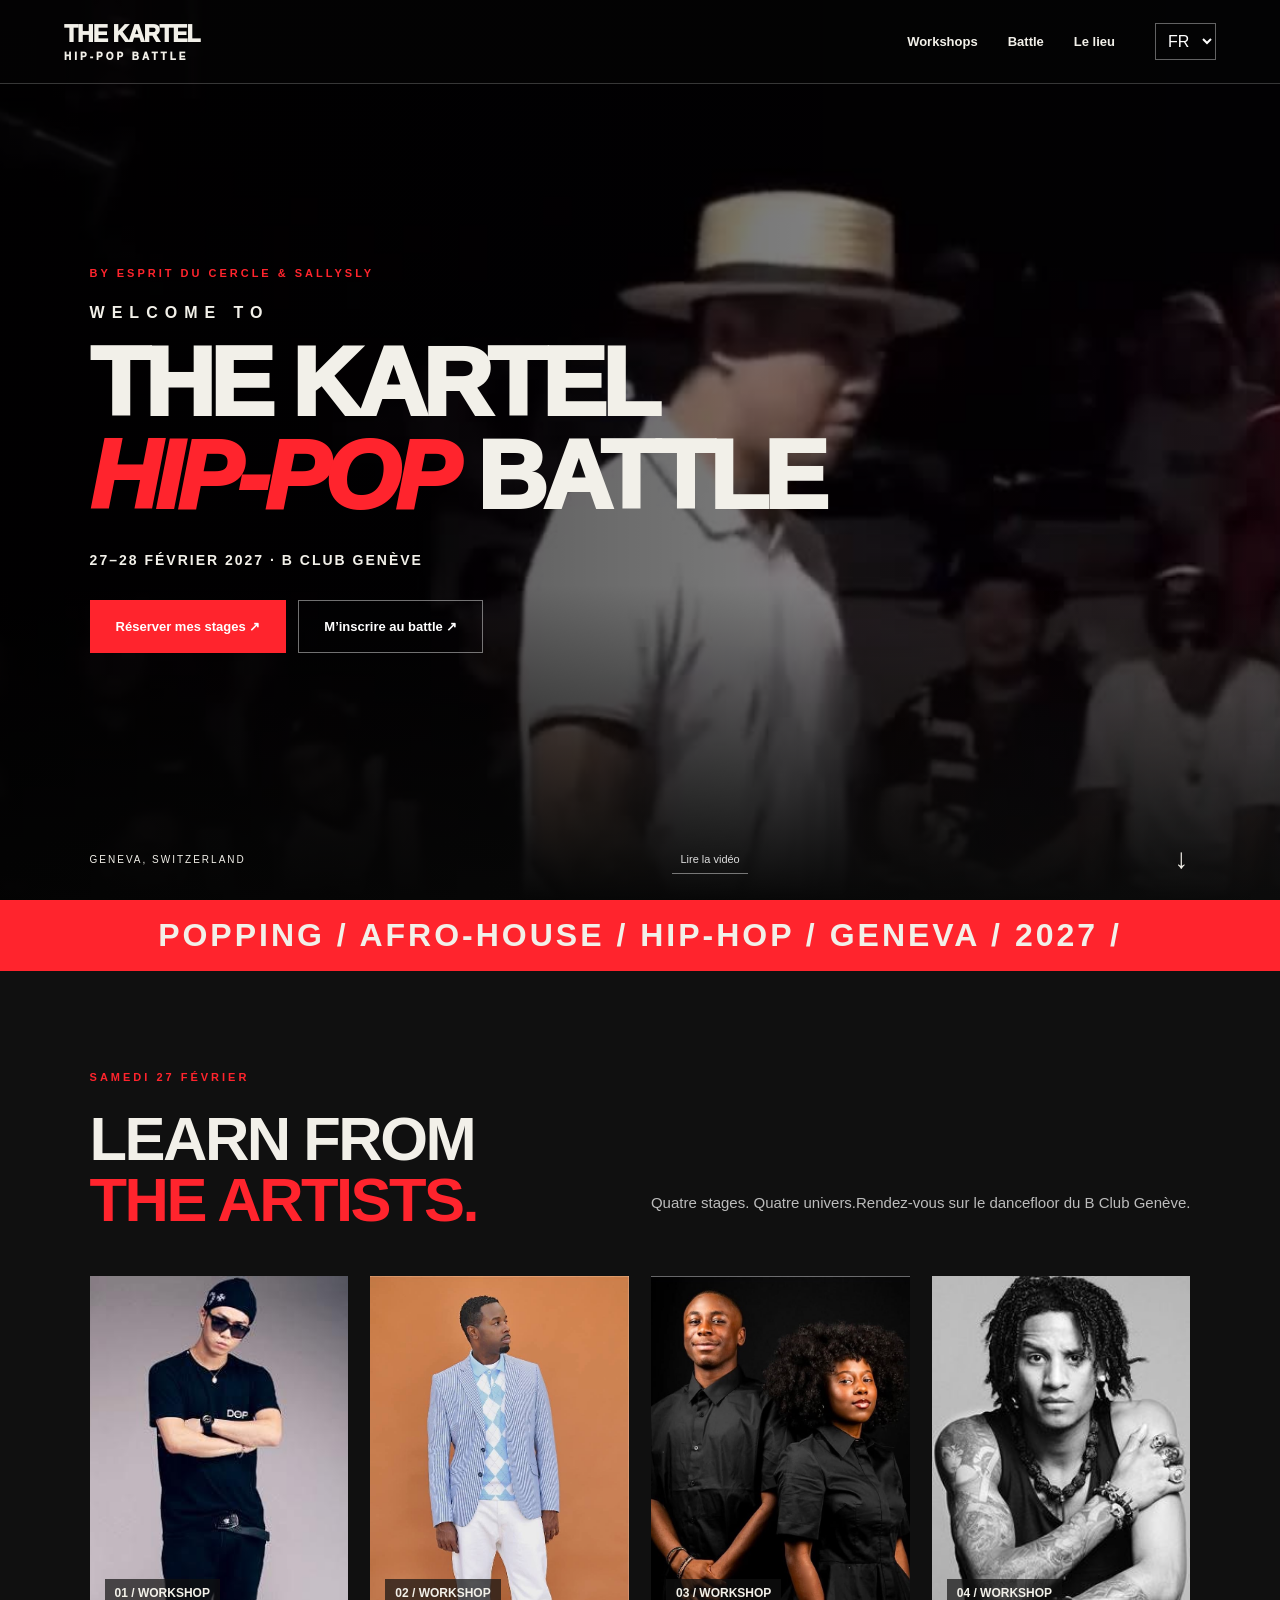
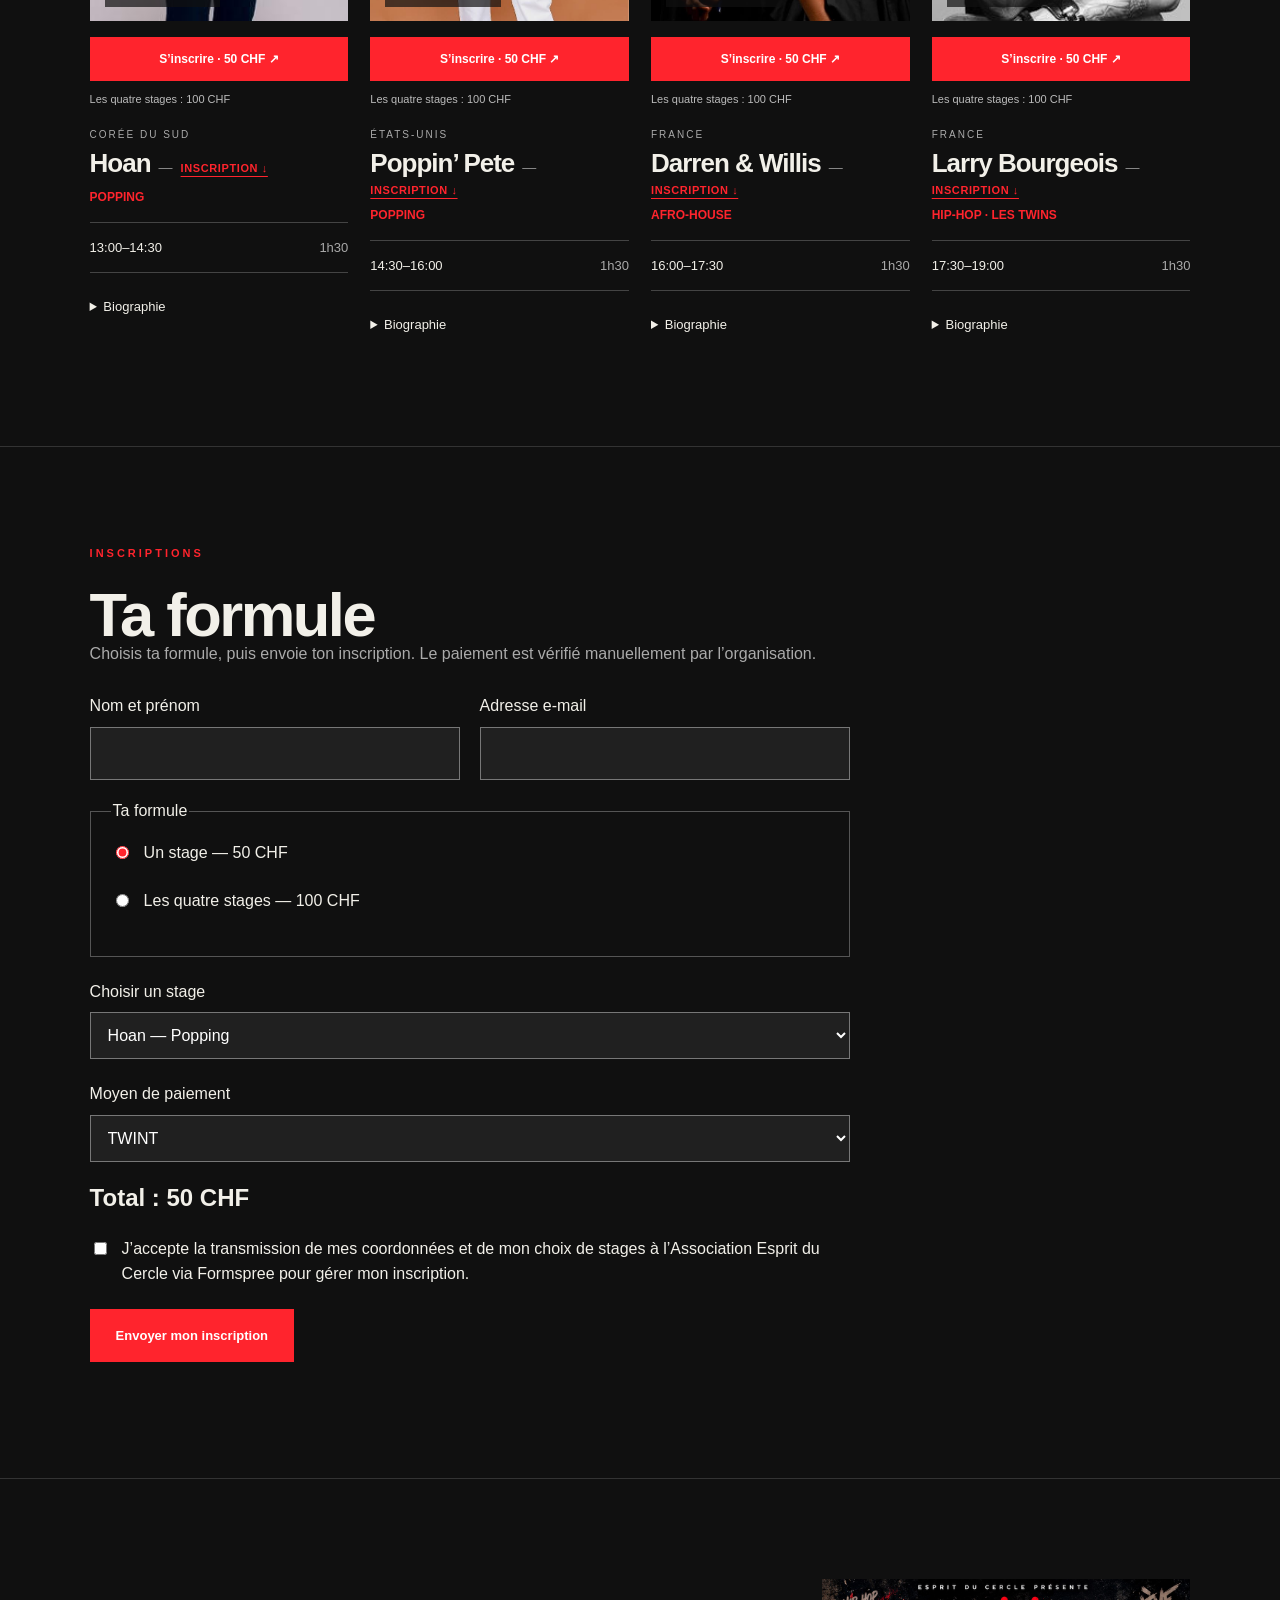
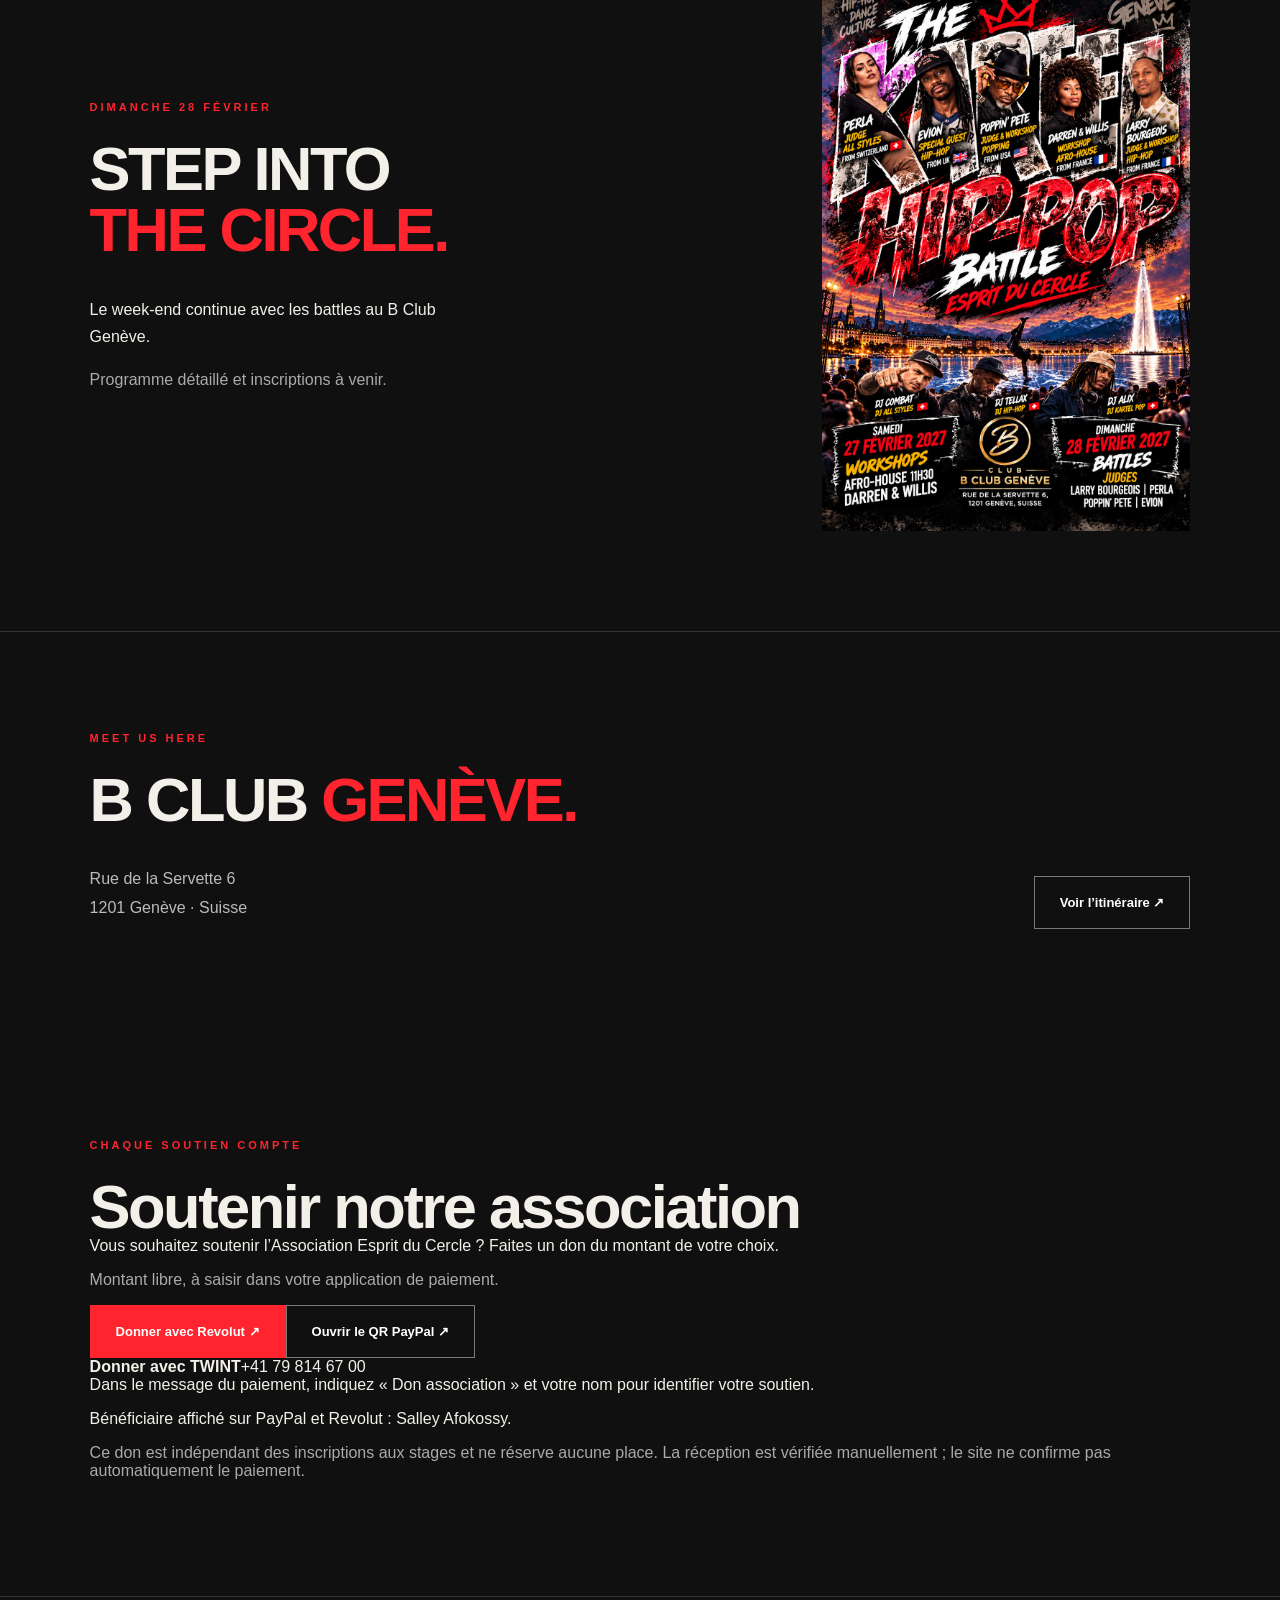
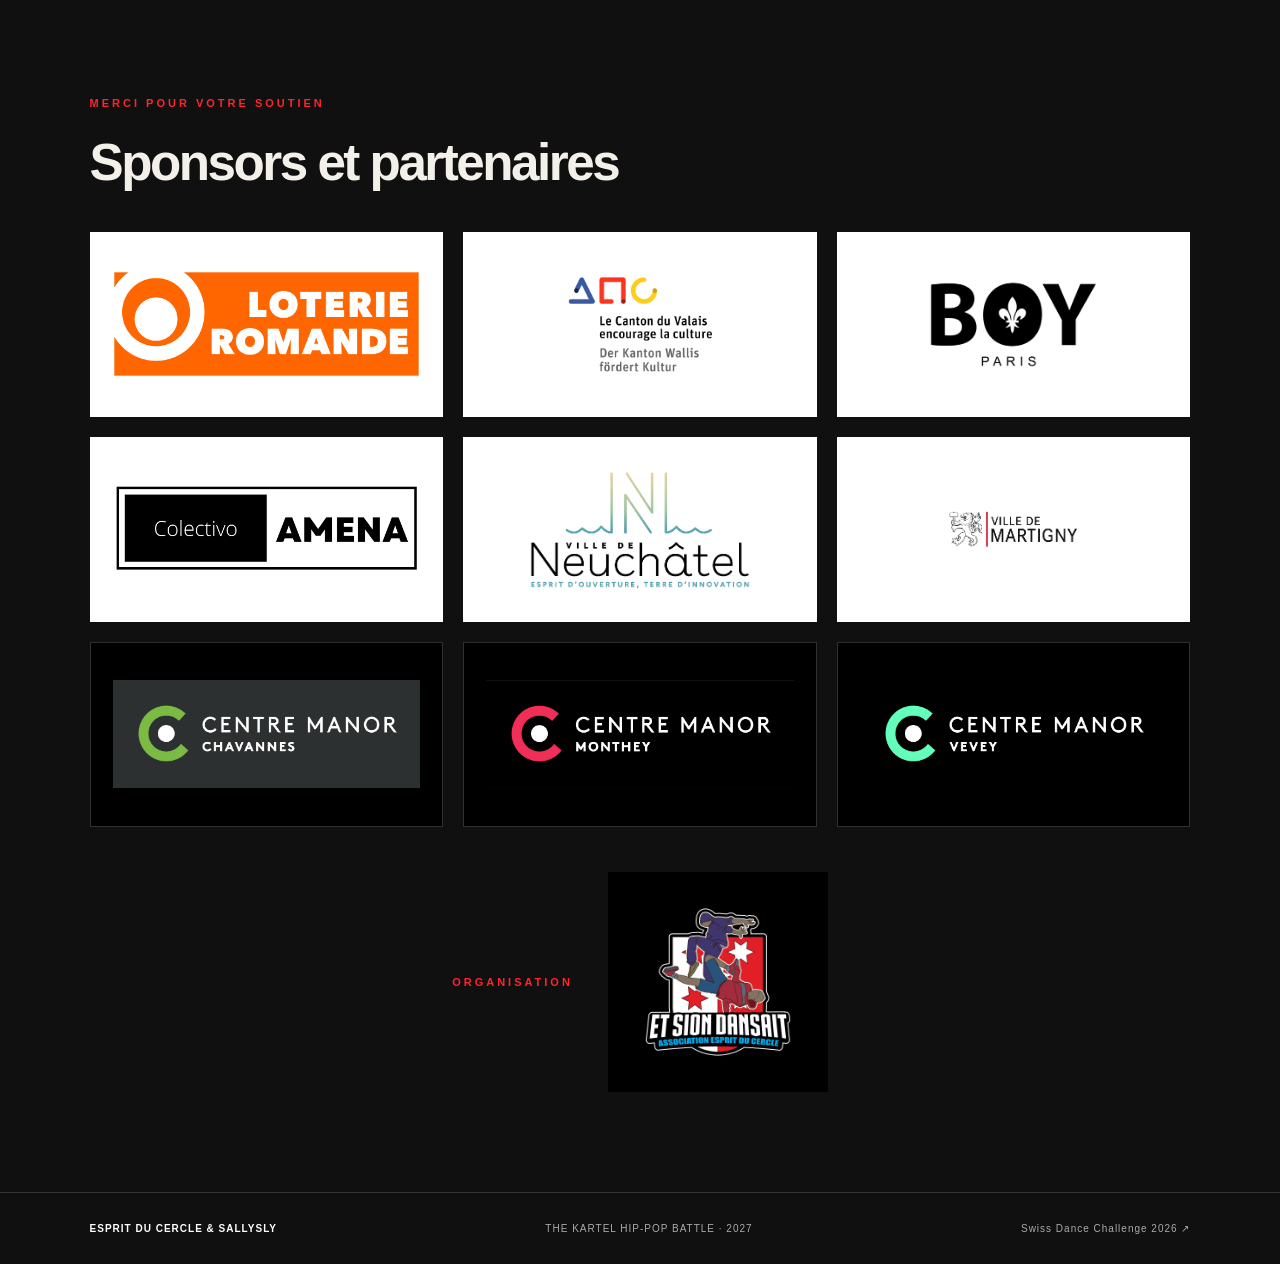
==== kartel-hip-pop/index.html @ 2efe2efe "Add multilingual voluntary association donations with existing payment methods" ====
<!doctype html>
<html lang="fr"><head><base href="../"><meta charset="utf-8"><meta name="viewport" content="width=device-width, initial-scale=1"><meta name="description" content="The Kartel Hip-Pop Battle — 27 et 28 février 2027 au B Club Genève. Workshops avec Hoan, Poppin’ Pete, Darren & Willis et Larry Bourgeois."><meta name="theme-color" content="#101010"><title>The Kartel Hip-Pop Battle — Genève 2027</title><link rel="stylesheet" href="kartel.css"></head>
<body><header><a class="brand" href="#accueil">THE KARTEL<span>HIP-POP BATTLE</span></a><nav aria-label="Navigation"><a href="#workshops">Workshops</a><a href="#battle">Battle</a><a href="#lieu" data-i="venue">Le lieu</a></nav><label class="language"><span class="sr">Langue</span><select id="language" aria-label="Langue"><option value="fr">FR</option><option value="en">EN</option><option value="de">DE</option></select></label></header>
<main><section class="hero" id="accueil"><video id="cover" autoplay muted loop playsinline poster="assets/kartel/cover.jpg" aria-label="Vidéo de danse de couverture"><source src="assets/kartel/cover.mp4" type="video/mp4"></video><div class="shade"></div><div class="hero-copy"><p class="eyebrow">BY ESPRIT DU CERCLE & SALLYSLY</p><p class="welcome">WELCOME TO</p><h1>THE KARTEL<br><em>HIP-POP</em> BATTLE</h1><p class="date" data-i="date">27–28 FÉVRIER 2027 · B CLUB GENÈVE</p><div class="actions"><a class="button" href="#inscriptions" data-i="reserve">Réserver mes stages ↗</a><a class="button outline" href="#battle" data-i="join">M’inscrire au battle ↗</a></div></div><div class="hero-bottom"><span>GENEVA, SWITZERLAND</span><button id="video-toggle" type="button" data-i="pause">Mettre la vidéo en pause</button><a href="#workshops" aria-label="Voir les workshops">↓</a></div></section>
<div class="ticker" aria-hidden="true">POPPING / AFRO-HOUSE / HIP-HOP / GENEVA / 2027 /</div>
<section class="section" id="workshops"><div class="section-heading"><div><p class="eyebrow" data-i="saturday">SAMEDI 27 FÉVRIER</p><h2>LEARN FROM<br><em>THE ARTISTS.</em></h2></div><p class="intro" data-i="intro">Quatre stages. Quatre univers.<br>Rendez-vous sur le dancefloor du B Club Genève.</p></div><div class="workshop-grid" id="cards"></div></section>
<section class="section registration" id="inscriptions" aria-labelledby="registration-title">
<p class="eyebrow" data-r="title">INSCRIPTIONS</p><h2 id="registration-title" data-r="formula">Ta formule</h2>
<p class="muted" data-r="intro">Choisis ta formule, puis envoie ton inscription. Le paiement est vérifié manuellement par l’organisation.</p>
<form id="registration-form" action="https://formspree.io/f/xojnbbkr" method="POST">
<input type="hidden" name="_subject" value="Inscription Kartel Hip-Pop 2027"><input type="text" name="_gotcha" tabindex="-1" autocomplete="off" hidden>
<div class="registration-fields"><label><span data-r="name">Nom et prénom</span><input name="name" autocomplete="name" required maxlength="120"></label><label><span data-r="email">Adresse e-mail</span><input type="email" name="email" autocomplete="email" required maxlength="254"></label></div>
<fieldset><legend data-r="formula">Ta formule</legend><label class="registration-choice"><input type="radio" name="formula" value="single" checked><span data-r="single">Un stage — 50 CHF</span></label><label class="registration-choice"><input type="radio" name="formula" value="all"><span data-r="all">Les quatre stages — 100 CHF</span></label></fieldset>
<label id="stage-field"><span data-r="stage">Choisir un stage</span><select name="stage" id="registration-stage" required><option value="Hoan — Popping">Hoan — Popping</option><option value="Poppin’ Pete — Popping">Poppin’ Pete — Popping</option><option value="Darren & Willis — Afro-house">Darren &amp; Willis — Afro-house</option><option value="Larry Bourgeois — Hip-hop">Larry Bourgeois — Hip-hop</option></select></label>
<label><span data-r="method">Moyen de paiement</span><select name="payment_method"><option value="TWINT">TWINT</option><option value="PayPal">PayPal</option><option value="Revolut">Revolut</option></select></label>
<p class="registration-total"><span data-r="total">Total</span> : <output id="registration-total">50 CHF</output></p>
<label class="registration-choice"><input type="checkbox" name="consent" value="yes" required><span data-r="privacy">J’accepte la transmission de mes coordonnées et de mon choix de stages à l’Association Esprit du Cercle via Formspree pour gérer mon inscription.</span></label>
<button type="submit" class="button" data-r="submit">Envoyer mon inscription</button>
</form><p id="registration-status" role="status" aria-live="polite"></p>
<div id="registration-payment" class="notice" hidden style="display:none"><div><strong data-r="payment">Paiement TWINT</strong><p data-r="payinfo">Envoie le montant indiqué au +41 79 814 67 00 et indique ton nom ainsi que la référence ci-dessous dans le message du paiement.</p><p><a id="revolut-payment-link" class="button" href="https://revolut.me/salleyxae5" target="_blank" rel="noopener" hidden>Revolut ↗</a><a id="paypal-payment-qr" href="assets/kartel/paypal-qr.jpeg" target="_blank" rel="noopener" hidden><img src="assets/kartel/paypal-qr.jpeg" alt="QR PayPal — Salley Afokossy" style="width:100%;max-width:280px;height:auto"></a></p><p><span data-r="total">Total</span> : <strong id="payment-amount"></strong></p><p><span data-r="ref">Référence</span> : <strong id="payment-reference"></strong></p><p data-r="note">Conserve cette référence. Aucun e-mail de confirmation automatique ni contrôle automatique du paiement n’est garanti par ce formulaire.</p></div></div>
</section>
<section class="battle section" id="battle"><div><p class="eyebrow" data-i="sunday">DIMANCHE 28 FÉVRIER</p><h2>STEP INTO<br><em>THE CIRCLE.</em></h2><p data-i="battleText">Le week-end continue avec les battles au B Club Genève.</p><p class="muted" data-i="battleSoon">Programme détaillé et inscriptions à venir.</p></div><a href="assets/kartel/affiche.jpg" target="_blank" rel="noopener" aria-label="Ouvrir l’affiche de l’événement"><img src="assets/kartel/affiche.jpg" loading="lazy" alt="Affiche The Kartel Hip-Pop Battle, Genève, 27 et 28 février 2027"></a></section>
<section class="section venue" id="lieu"><p class="eyebrow">MEET US HERE</p><h2>B CLUB <em>GENÈVE.</em></h2><div class="venue-row"><p>Rue de la Servette 6<br>1201 Genève · Suisse</p><a class="button outline" href="https://www.google.com/maps/search/?api=1&query=B+Club+Rue+de+la+Servette+6+Gen%C3%A8ve" target="_blank" rel="noopener" data-i="map">Voir l’itinéraire ↗</a></div></section><section class="section donation-section" id="soutenir" aria-labelledby="donation-heading"><p class="eyebrow" data-i="donationEyebrow">CHAQUE SOUTIEN COMPTE</p><h2 id="donation-heading" data-i="donationTitle">Soutenir notre association</h2><p class="donation-intro" data-i="donationIntro">Vous souhaitez soutenir l’Association Esprit du Cercle ? Faites un don du montant de votre choix.</p><p class="muted" data-i="donationFree">Montant libre, à saisir dans votre application de paiement.</p><div class="donation-methods"><a class="button" href="https://revolut.me/salleyxae5" target="_blank" rel="noopener" data-i="donationRevolut">Donner avec Revolut ↗</a><a class="button outline" href="assets/kartel/paypal-qr.jpeg" target="_blank" rel="noopener" data-i="donationPayPal">Ouvrir le QR PayPal ↗</a><div class="donation-twint"><strong data-i="donationTwint">Donner avec TWINT</strong><span>+41 79 814 67 00</span></div></div><div class="donation-details"><p data-i="donationReference">Dans le message du paiement, indiquez « Don association » et votre nom pour identifier votre soutien.</p><p data-i="donationRecipient">Bénéficiaire affiché sur PayPal et Revolut : Salley Afokossy.</p><p class="muted" data-i="donationNote">Ce don est indépendant des inscriptions aux stages et ne réserve aucune place. La réception est vérifiée manuellement ; le site ne confirme pas automatiquement le paiement.</p></div></section><section class="section sponsor-section" id="sponsors" aria-labelledby="sponsor-heading"><p class="eyebrow" data-i="sponsorThanks">MERCI POUR VOTRE SOUTIEN</p><h2 id="sponsor-heading" data-i="sponsorTitle">Sponsors et partenaires</h2><div class="sponsor-grid"><div class="sponsor-logo "><img src="assets/sponsors/loterie-romande.jpg" alt="Loterie Romande" loading="lazy" decoding="async"></div><div class="sponsor-logo "><img src="assets/sponsors/culture-valais.png" alt="Le Canton du Valais encourage la culture" loading="lazy" decoding="async"></div><div class="sponsor-logo "><img src="assets/sponsors/boy-paris.jpg" alt="BOY Paris" loading="lazy" decoding="async"></div><div class="sponsor-logo "><img src="assets/sponsors/amena.png" alt="Colectivo AMENA" loading="lazy" decoding="async"></div><div class="sponsor-logo "><img src="assets/sponsors/neuchatel.png" alt="Ville de Neuchâtel" loading="lazy" decoding="async"></div><div class="sponsor-logo "><img src="assets/sponsors/martigny.png" alt="Ville de Martigny" loading="lazy" decoding="async"></div><div class="sponsor-logo dark"><img src="assets/sponsors/manor-chavannes.jpg" alt="Centre Manor Chavannes" loading="lazy" decoding="async"></div><div class="sponsor-logo dark"><img src="assets/sponsors/manor-monthey.jpg" alt="Centre Manor Monthey" loading="lazy" decoding="async"></div><div class="sponsor-logo dark"><img src="assets/sponsors/manor-vevey.jpg" alt="Centre Manor Vevey" loading="lazy" decoding="async"></div></div><div class="sponsor-organizer"><p class="eyebrow" data-i="organizerLabel">ORGANISATION</p><img src="assets/sponsors/esprit-du-cercle.png" alt="Association Esprit du Cercle — Et Sion Dansait" loading="lazy" decoding="async" width="220" height="220"></div></section></main><footer><strong>ESPRIT DU CERCLE & SALLYSLY</strong><span>THE KARTEL HIP-POP BATTLE · 2027</span><a href="swiss-dance-2026.html">Swiss Dance Challenge 2026 ↗</a></footer><script src="kartel.js"></script></body></html>
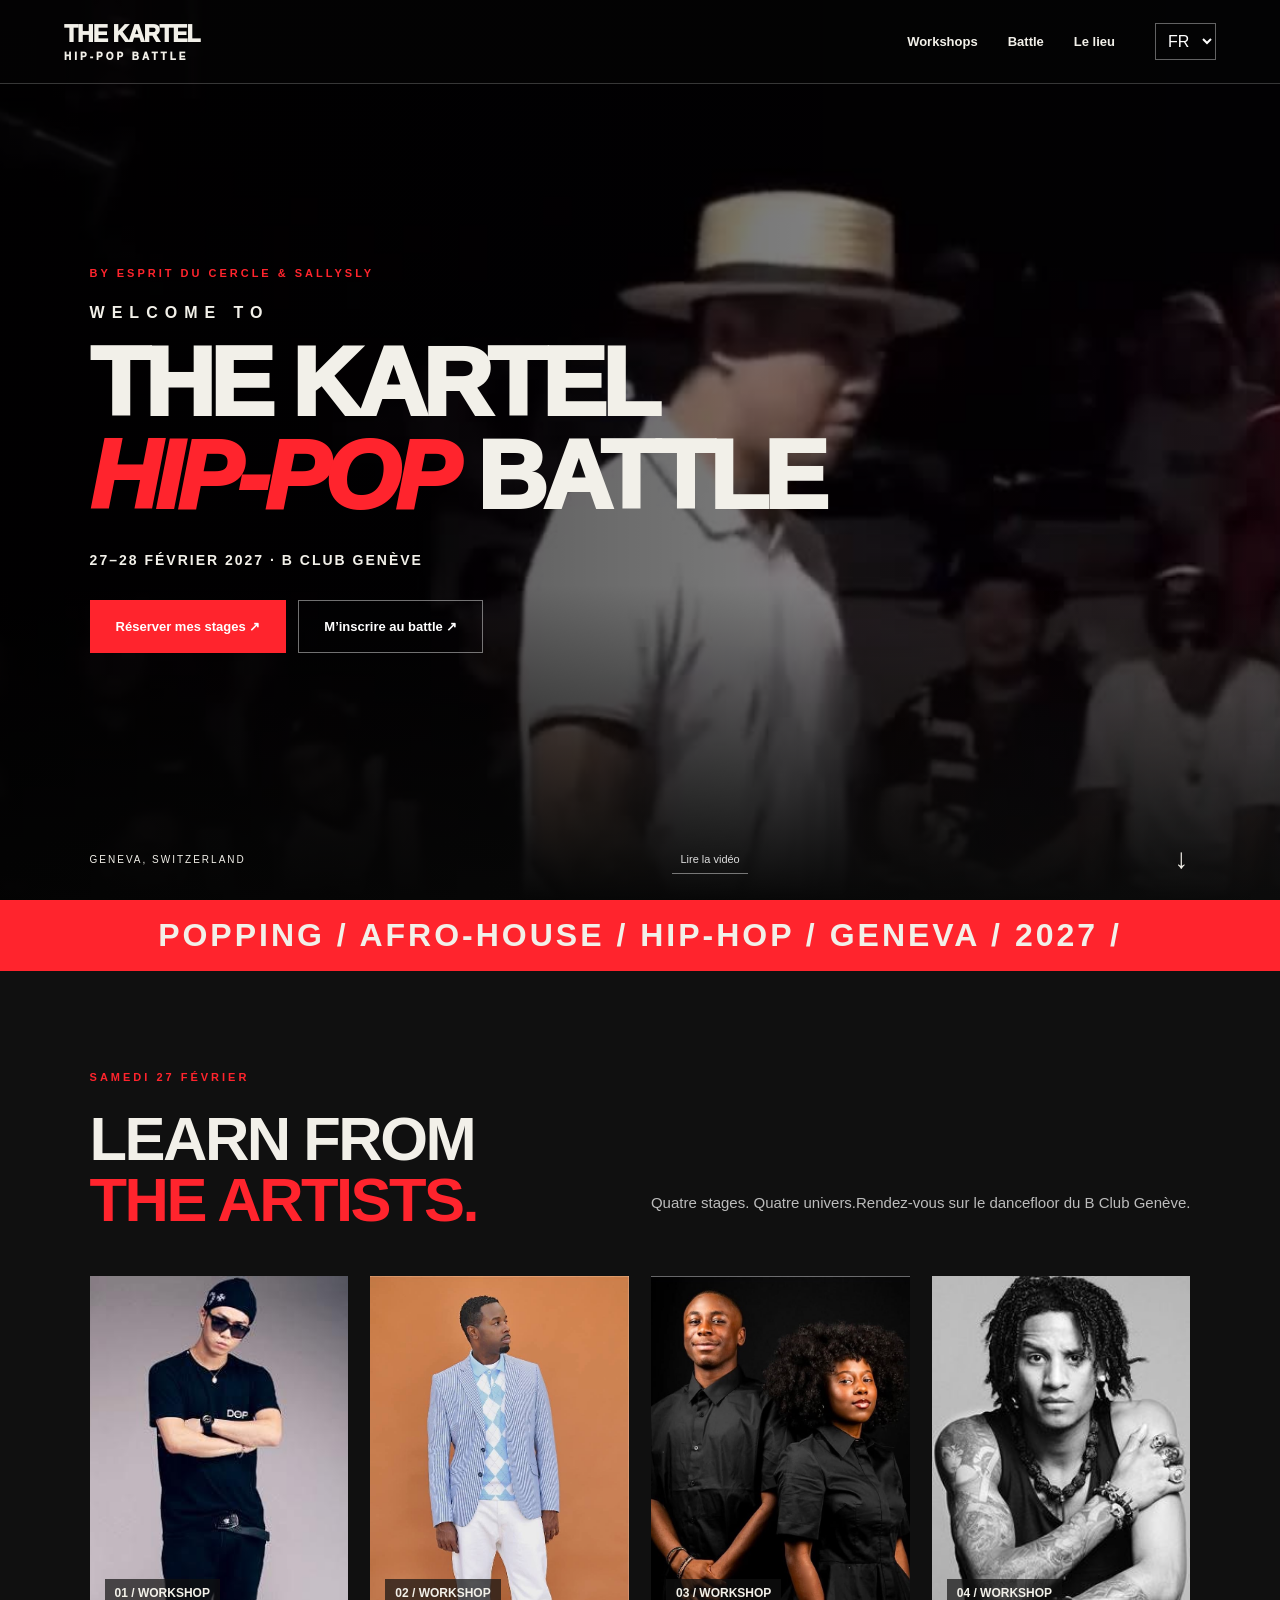
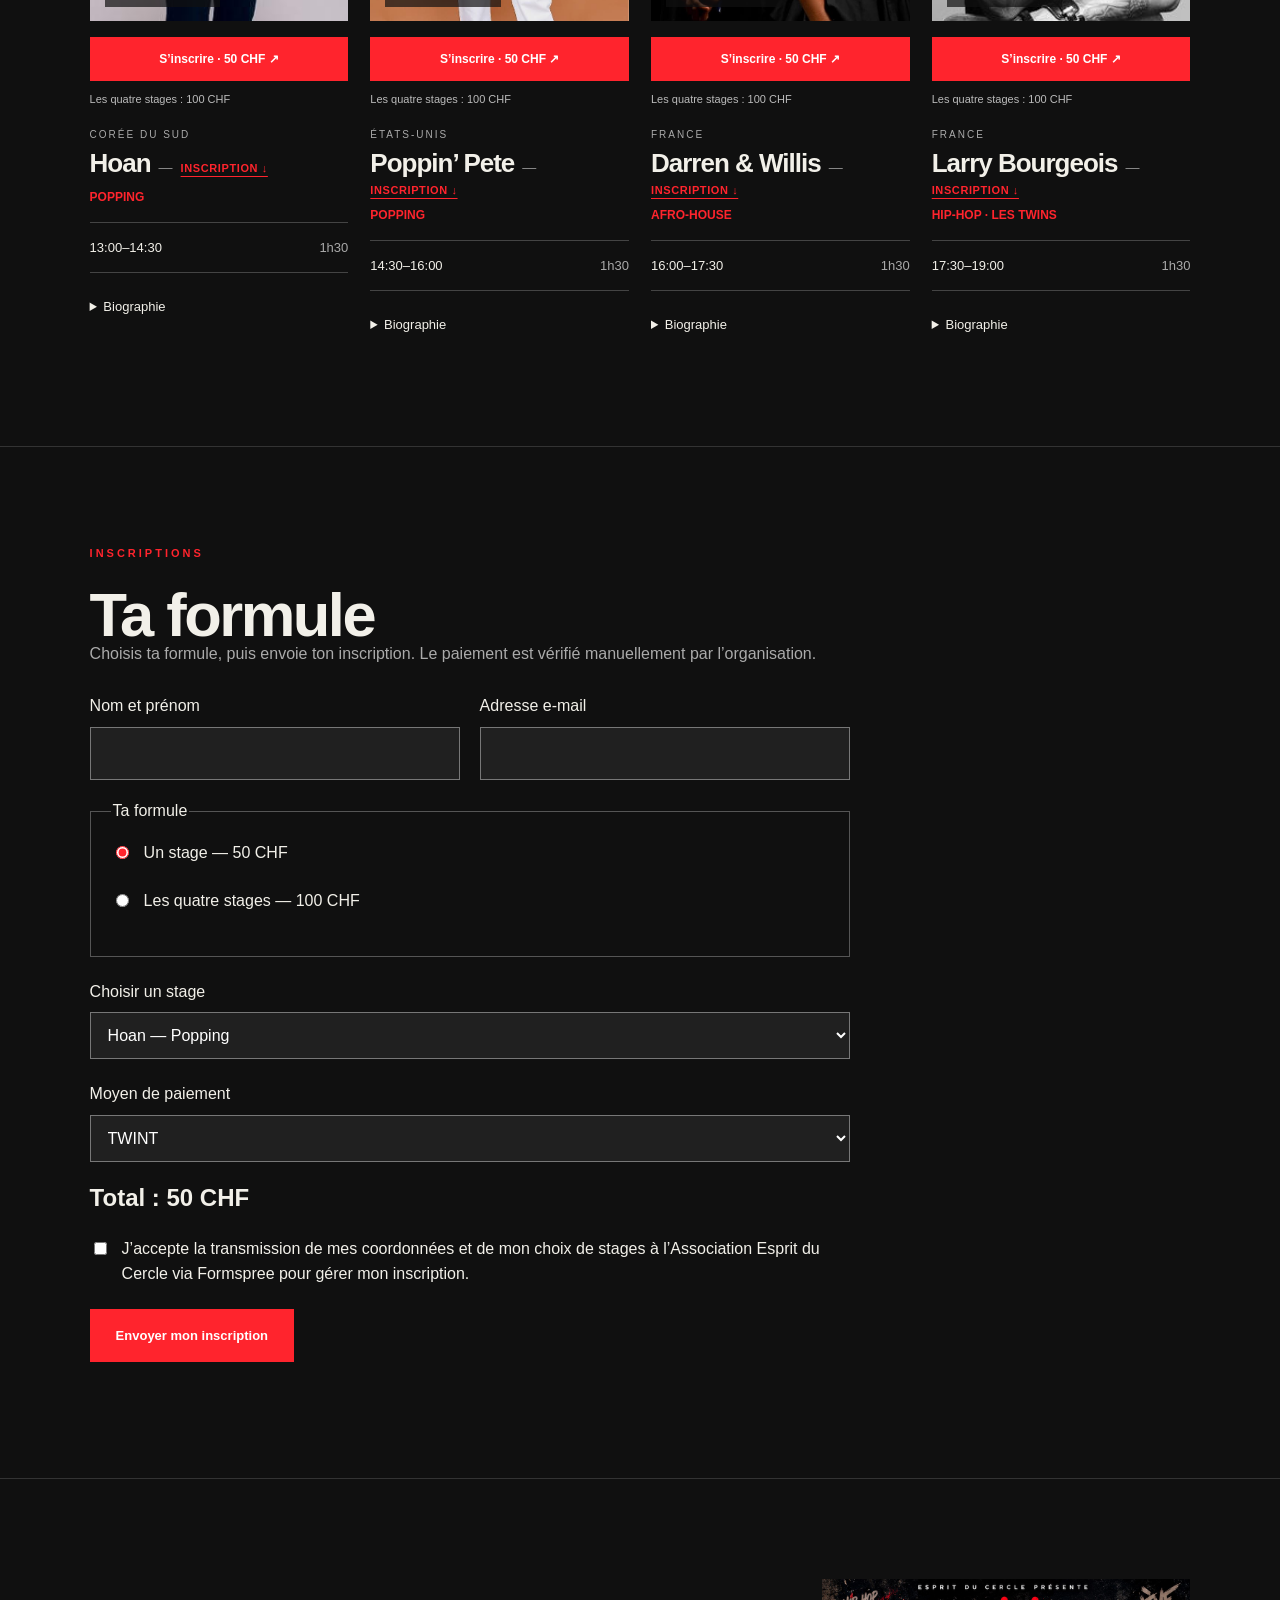
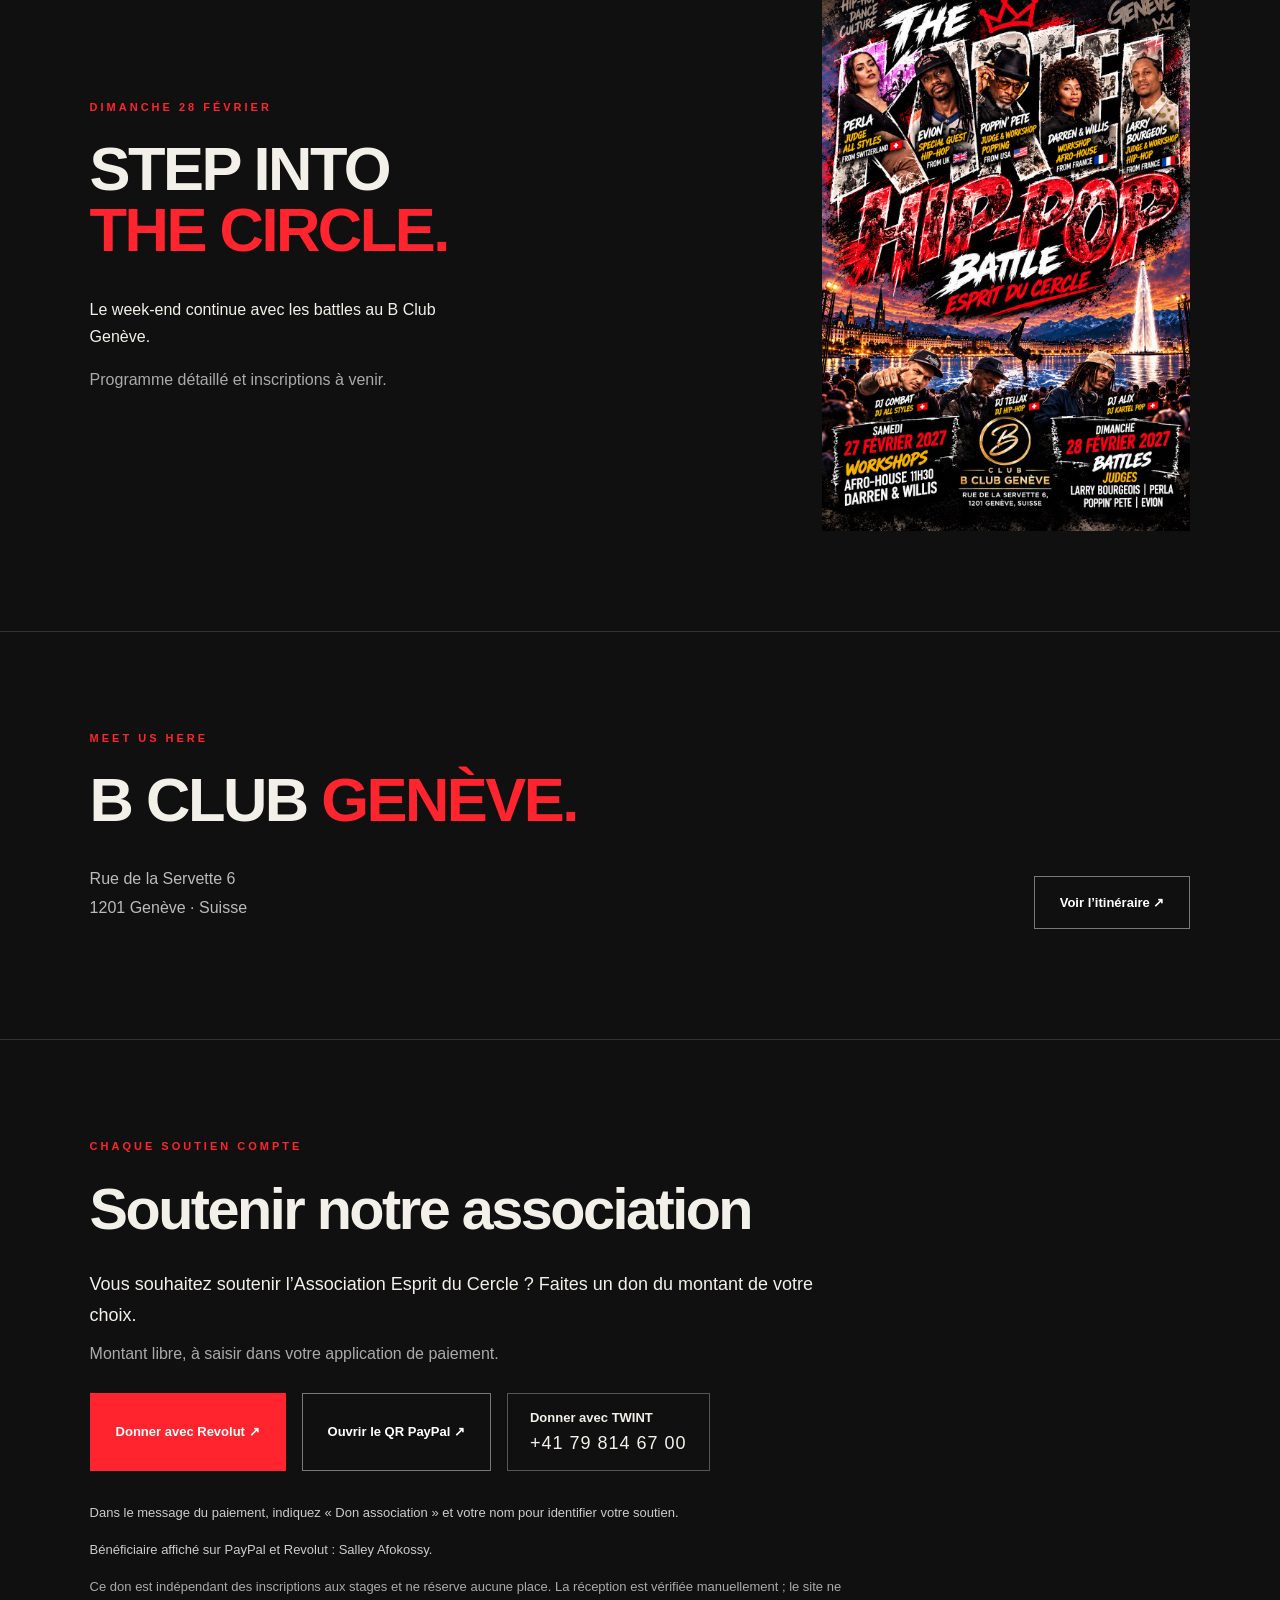
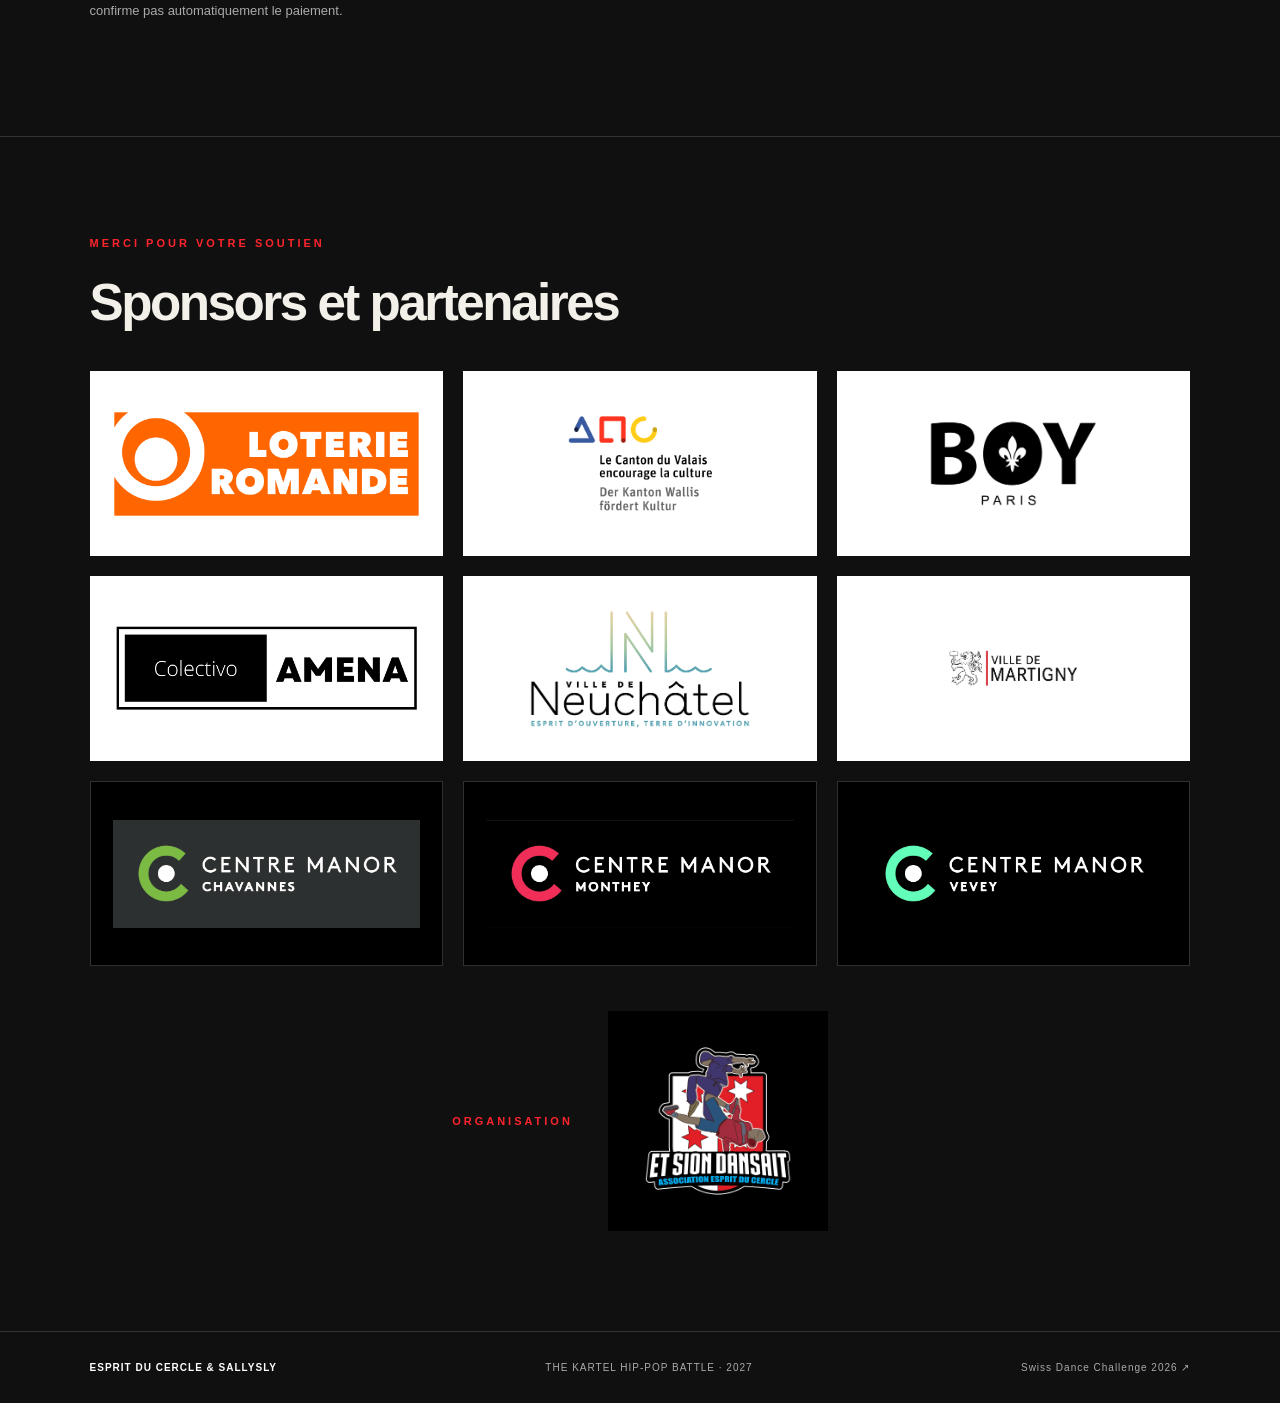
==== commit 6bfa452e: "Add Italian language for workshops registration payments and donations" ====
--- a/kartel-hip-pop/index.html
+++ b/kartel-hip-pop/index.html
@@ -1,6 +1,6 @@
 <!doctype html>
 <html lang="fr"><head><base href="../"><meta charset="utf-8"><meta name="viewport" content="width=device-width, initial-scale=1"><meta name="description" content="The Kartel Hip-Pop Battle — 27 et 28 février 2027 au B Club Genève. Workshops avec Hoan, Poppin’ Pete, Darren & Willis et Larry Bourgeois."><meta name="theme-color" content="#101010"><title>The Kartel Hip-Pop Battle — Genève 2027</title><link rel="stylesheet" href="kartel.css"></head>
-<body><header><a class="brand" href="#accueil">THE KARTEL<span>HIP-POP BATTLE</span></a><nav aria-label="Navigation"><a href="#workshops">Workshops</a><a href="#battle">Battle</a><a href="#lieu" data-i="venue">Le lieu</a></nav><label class="language"><span class="sr">Langue</span><select id="language" aria-label="Langue"><option value="fr">FR</option><option value="en">EN</option><option value="de">DE</option></select></label></header>
+<body><header><a class="brand" href="#accueil">THE KARTEL<span>HIP-POP BATTLE</span></a><nav aria-label="Navigation"><a href="#workshops">Workshops</a><a href="#battle">Battle</a><a href="#lieu" data-i="venue">Le lieu</a></nav><label class="language"><span class="sr">Langue</span><select id="language" aria-label="Langue"><option value="fr">FR</option><option value="en">EN</option><option value="de">DE</option><option value="it">IT</option></select></label></header>
 <main><section class="hero" id="accueil"><video id="cover" autoplay muted loop playsinline poster="assets/kartel/cover.jpg" aria-label="Vidéo de danse de couverture"><source src="assets/kartel/cover.mp4" type="video/mp4"></video><div class="shade"></div><div class="hero-copy"><p class="eyebrow">BY ESPRIT DU CERCLE & SALLYSLY</p><p class="welcome">WELCOME TO</p><h1>THE KARTEL<br><em>HIP-POP</em> BATTLE</h1><p class="date" data-i="date">27–28 FÉVRIER 2027 · B CLUB GENÈVE</p><div class="actions"><a class="button" href="#inscriptions" data-i="reserve">Réserver mes stages ↗</a><a class="button outline" href="#battle" data-i="join">M’inscrire au battle ↗</a></div></div><div class="hero-bottom"><span>GENEVA, SWITZERLAND</span><button id="video-toggle" type="button" data-i="pause">Mettre la vidéo en pause</button><a href="#workshops" aria-label="Voir les workshops">↓</a></div></section>
 <div class="ticker" aria-hidden="true">POPPING / AFRO-HOUSE / HIP-HOP / GENEVA / 2027 /</div>
 <section class="section" id="workshops"><div class="section-heading"><div><p class="eyebrow" data-i="saturday">SAMEDI 27 FÉVRIER</p><h2>LEARN FROM<br><em>THE ARTISTS.</em></h2></div><p class="intro" data-i="intro">Quatre stages. Quatre univers.<br>Rendez-vous sur le dancefloor du B Club Genève.</p></div><div class="workshop-grid" id="cards"></div></section>
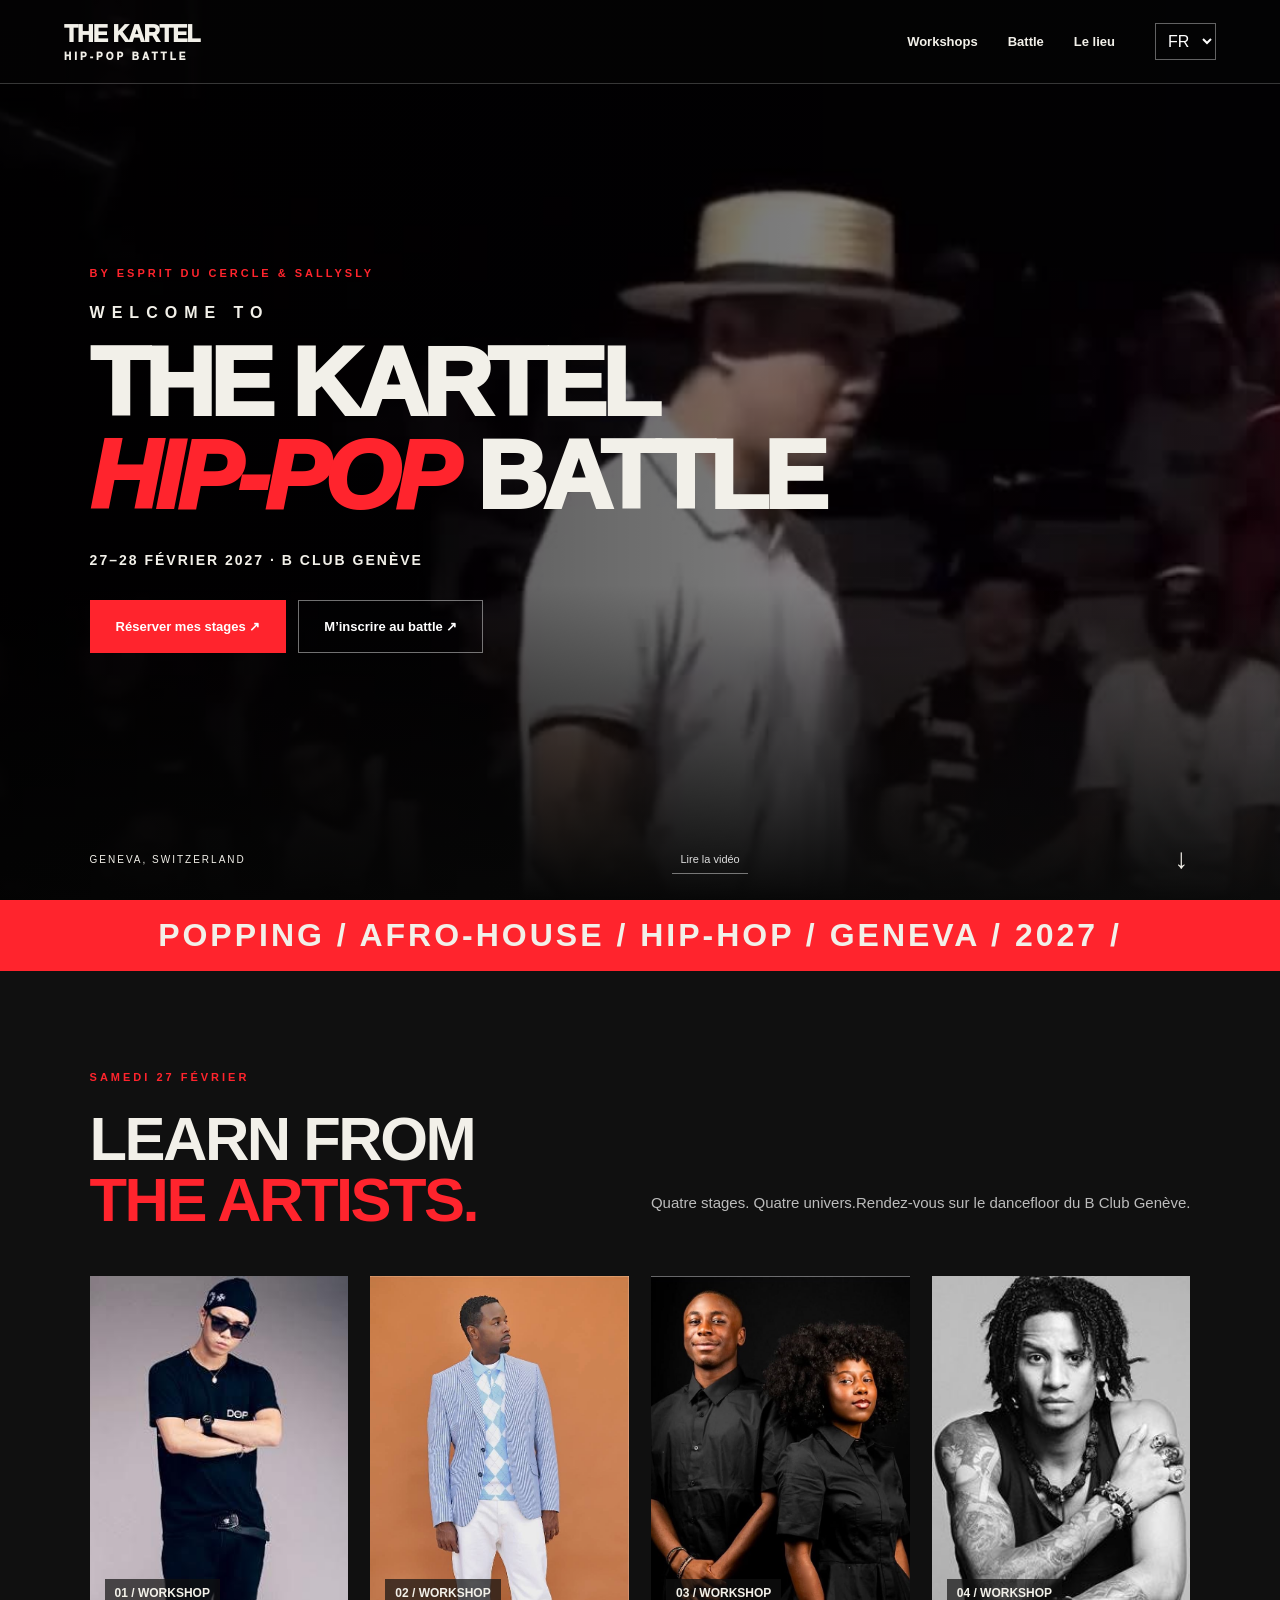
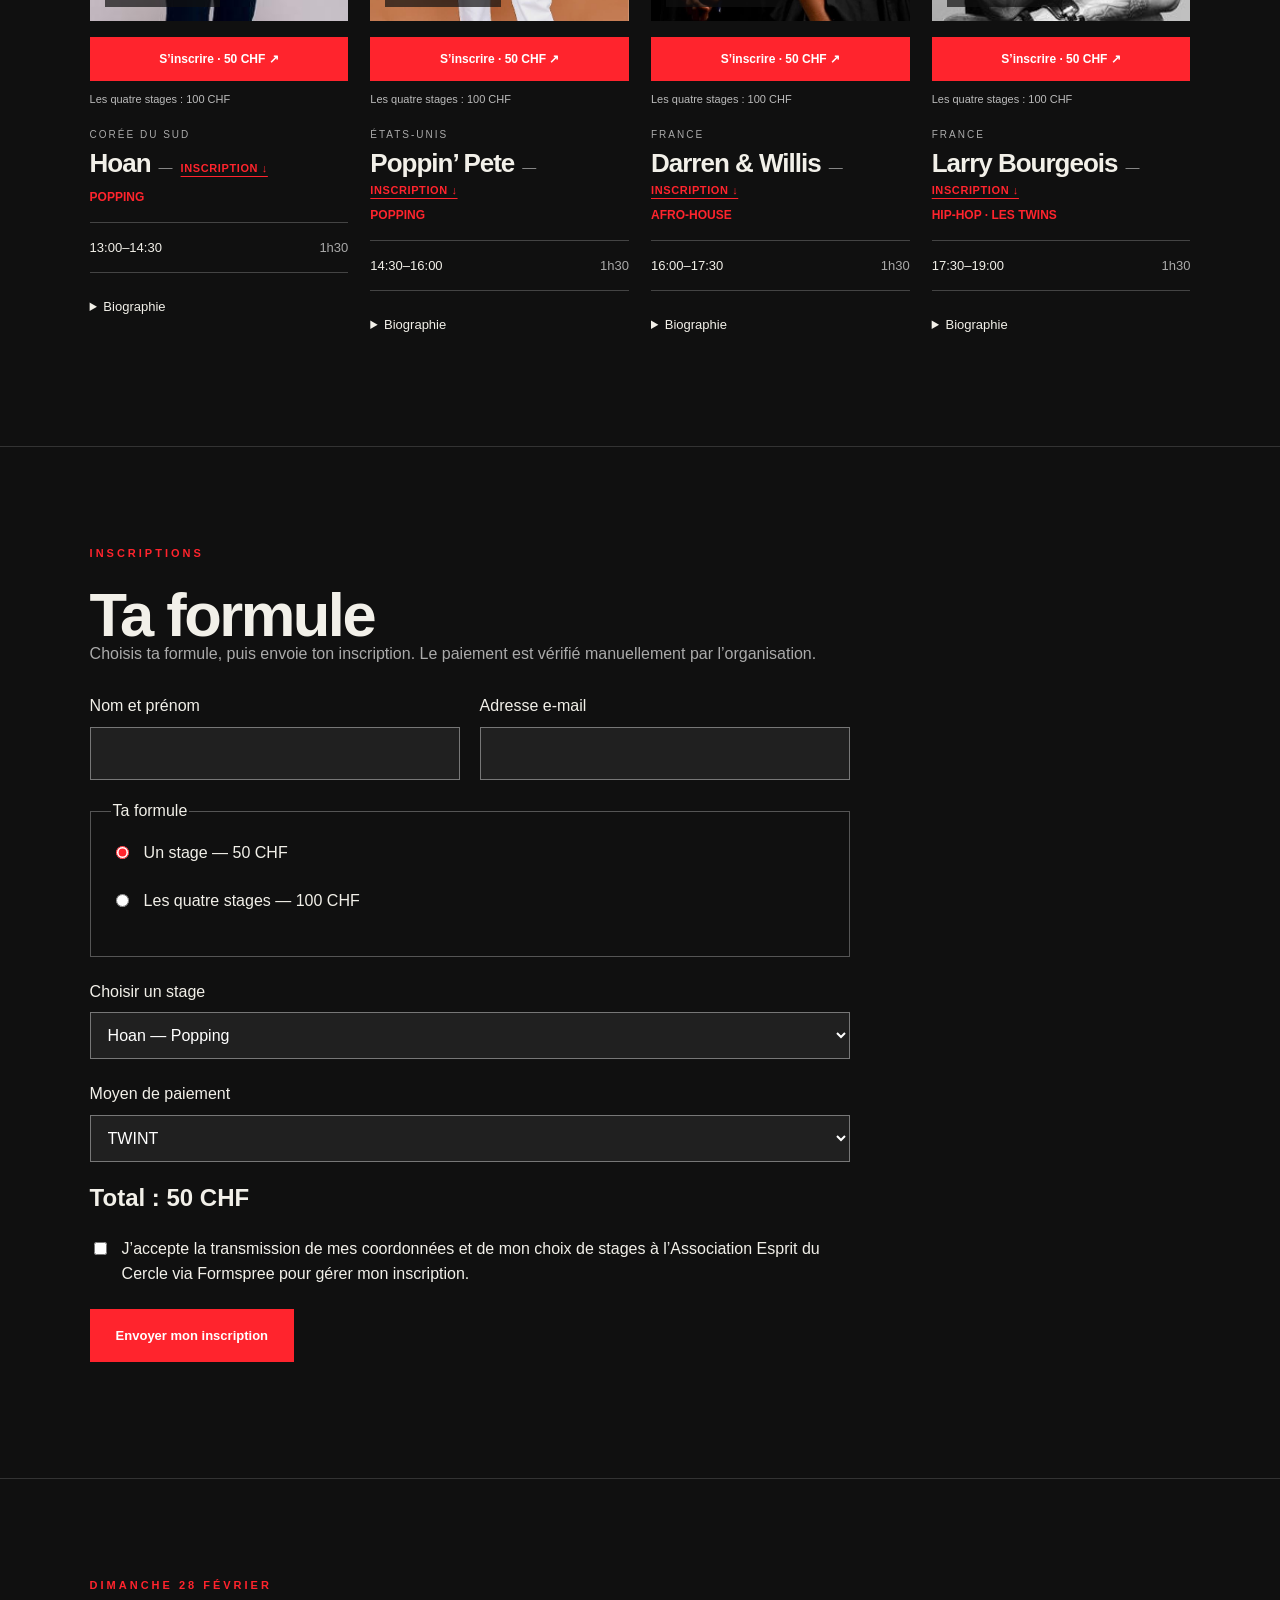
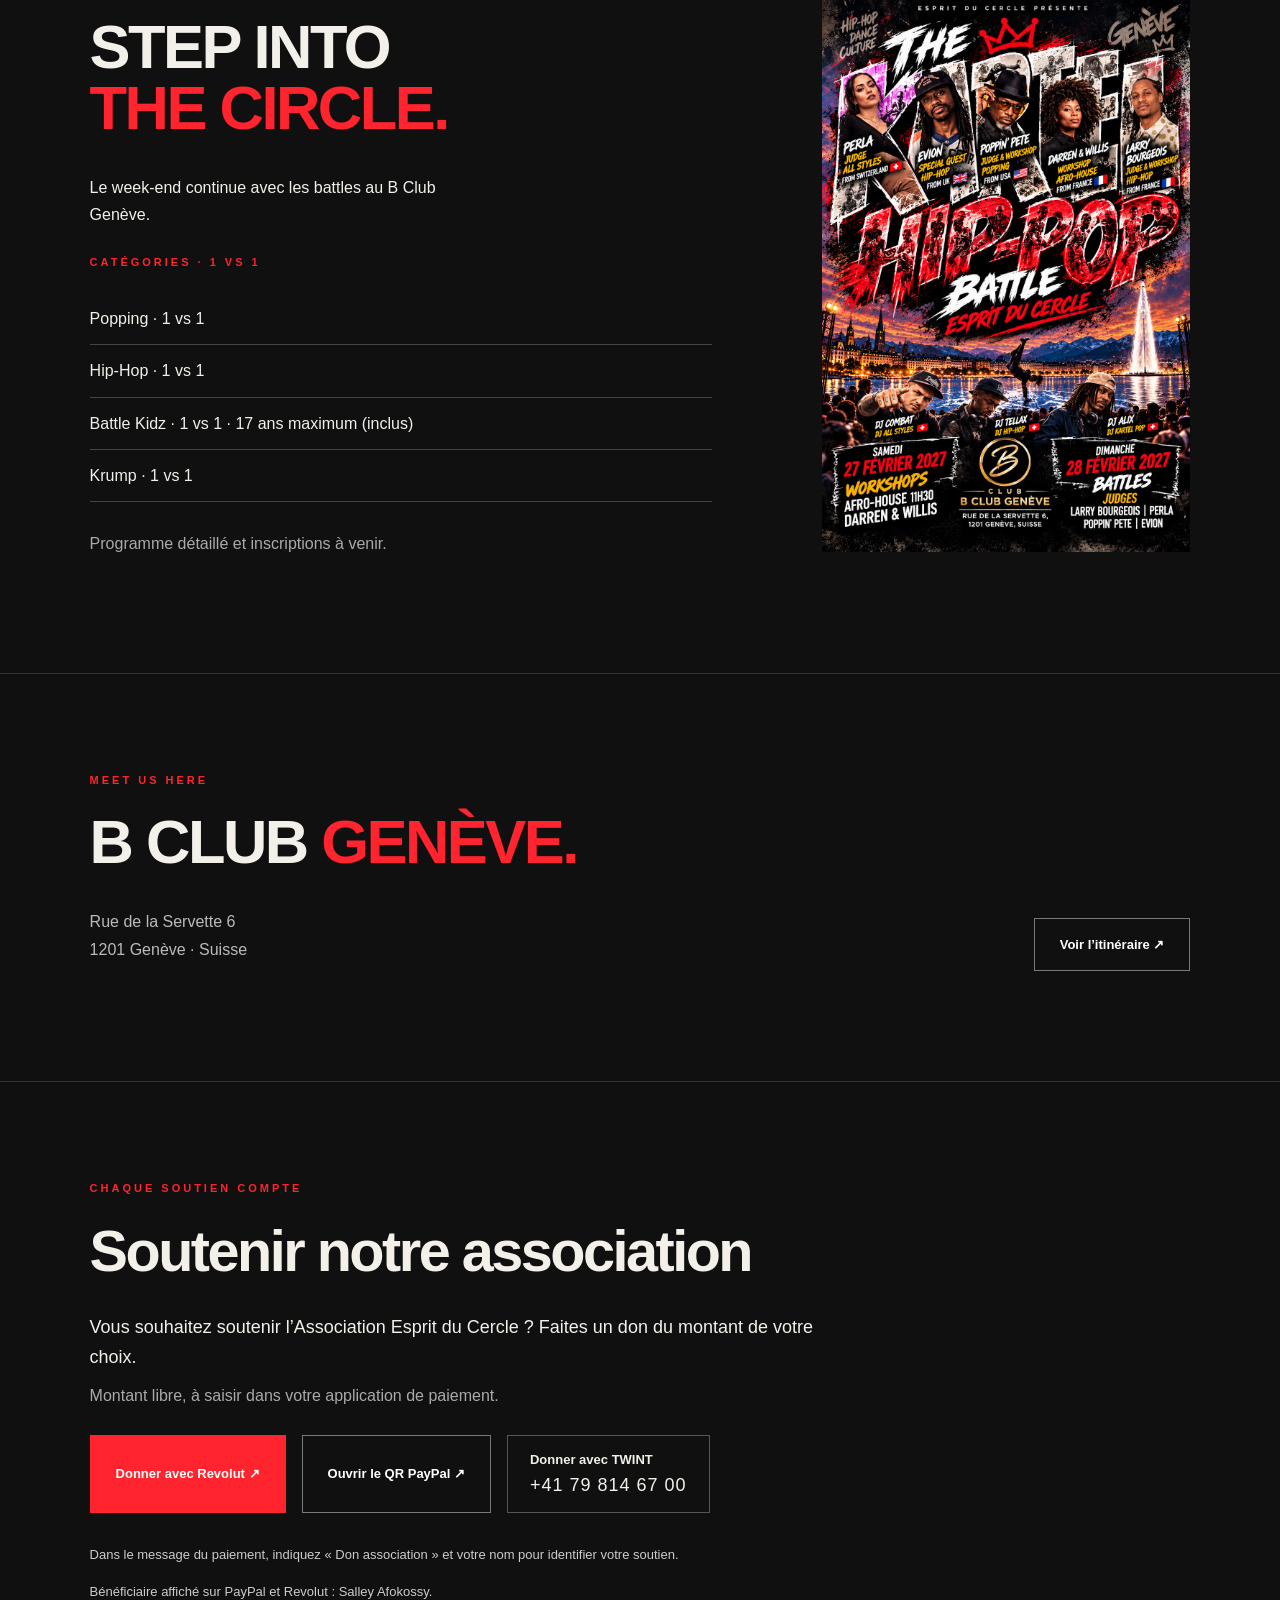
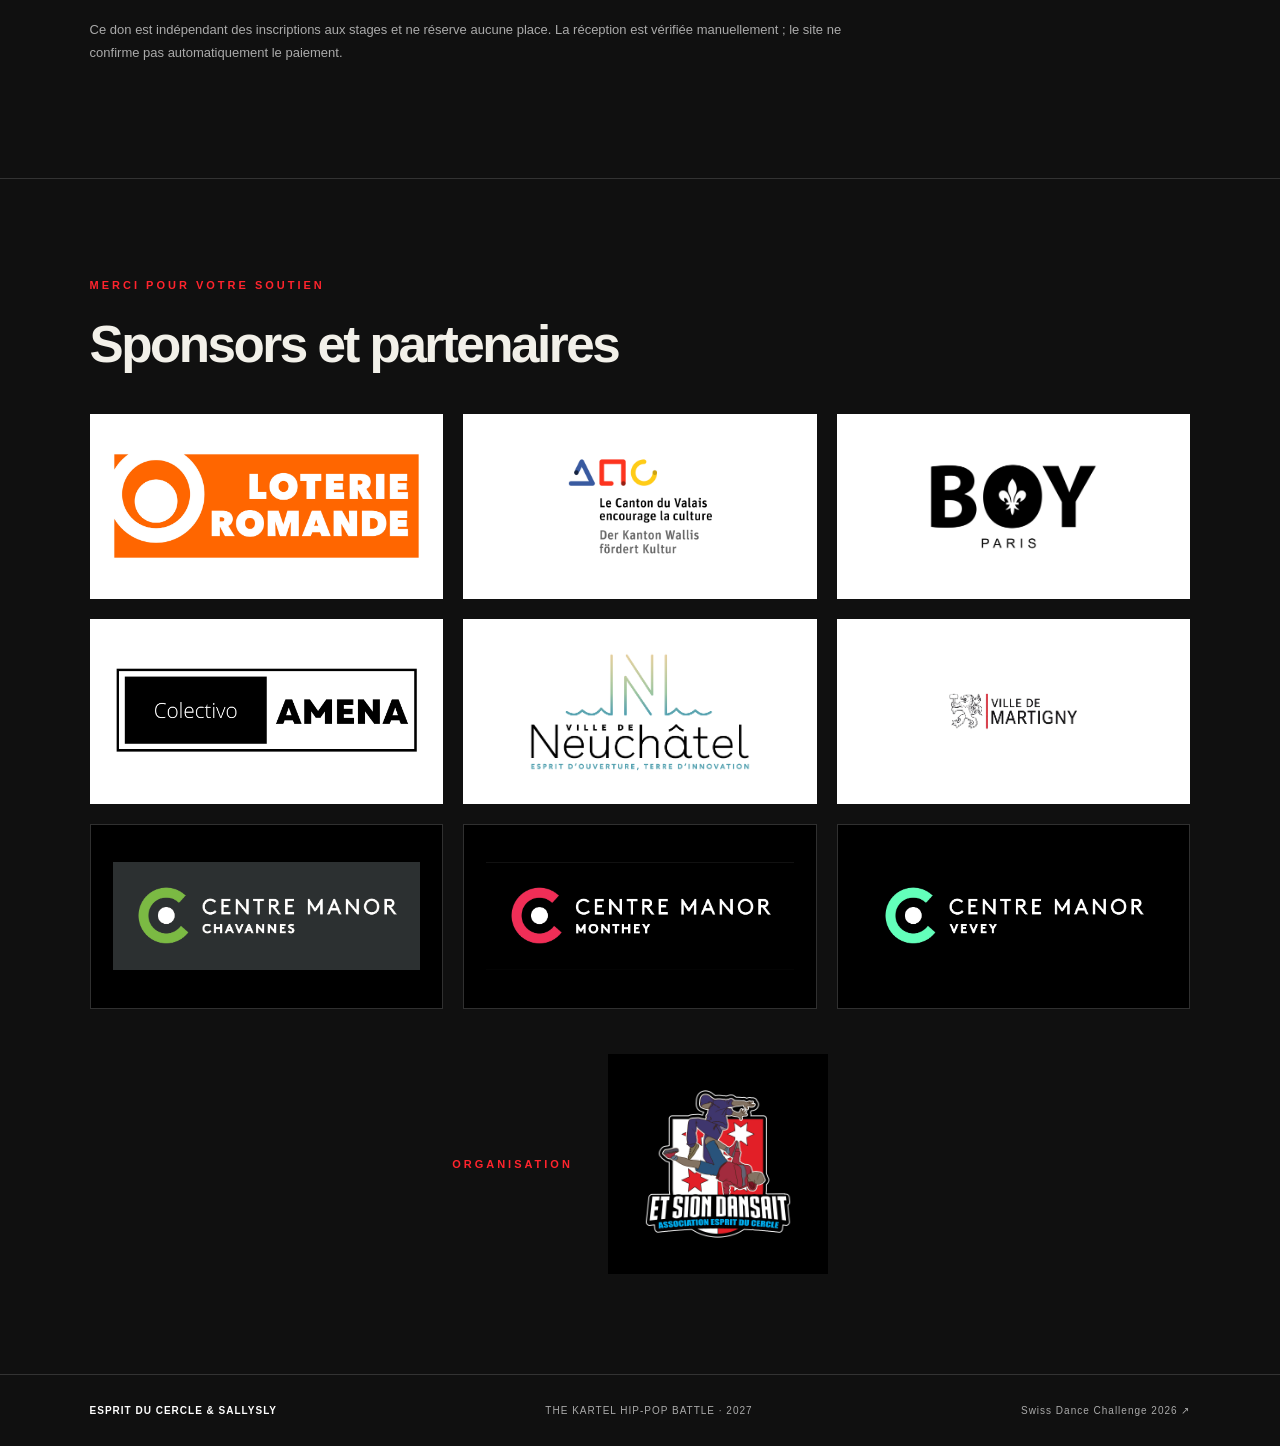
==== commit c0c331b8: "Add four 1 vs 1 battle categories including Kidz aged 17 and under" ====
--- a/kartel-hip-pop/index.html
+++ b/kartel-hip-pop/index.html
@@ -19,5 +19,5 @@
 </form><p id="registration-status" role="status" aria-live="polite"></p>
 <div id="registration-payment" class="notice" hidden style="display:none"><div><strong data-r="payment">Paiement TWINT</strong><p data-r="payinfo">Envoie le montant indiqué au +41 79 814 67 00 et indique ton nom ainsi que la référence ci-dessous dans le message du paiement.</p><p><a id="revolut-payment-link" class="button" href="https://revolut.me/salleyxae5" target="_blank" rel="noopener" hidden>Revolut ↗</a><a id="paypal-payment-qr" href="assets/kartel/paypal-qr.jpeg" target="_blank" rel="noopener" hidden><img src="assets/kartel/paypal-qr.jpeg" alt="QR PayPal — Salley Afokossy" style="width:100%;max-width:280px;height:auto"></a></p><p><span data-r="total">Total</span> : <strong id="payment-amount"></strong></p><p><span data-r="ref">Référence</span> : <strong id="payment-reference"></strong></p><p data-r="note">Conserve cette référence. Aucun e-mail de confirmation automatique ni contrôle automatique du paiement n’est garanti par ce formulaire.</p></div></div>
 </section>
-<section class="battle section" id="battle"><div><p class="eyebrow" data-i="sunday">DIMANCHE 28 FÉVRIER</p><h2>STEP INTO<br><em>THE CIRCLE.</em></h2><p data-i="battleText">Le week-end continue avec les battles au B Club Genève.</p><p class="muted" data-i="battleSoon">Programme détaillé et inscriptions à venir.</p></div><a href="assets/kartel/affiche.jpg" target="_blank" rel="noopener" aria-label="Ouvrir l’affiche de l’événement"><img src="assets/kartel/affiche.jpg" loading="lazy" alt="Affiche The Kartel Hip-Pop Battle, Genève, 27 et 28 février 2027"></a></section>
+<section class="battle section" id="battle"><div><p class="eyebrow" data-i="sunday">DIMANCHE 28 FÉVRIER</p><h2>STEP INTO<br><em>THE CIRCLE.</em></h2><p data-i="battleText">Le week-end continue avec les battles au B Club Genève.</p><div class="battle-categories" style="margin:28px 0"><p class="eyebrow" data-i="battleCategories">CATÉGORIES · 1 VS 1</p><ul style="list-style:none;padding:0;line-height:1.7"><li style="padding:12px 0;border-bottom:1px solid #444" data-i="battlePopping">Popping · 1 vs 1</li><li style="padding:12px 0;border-bottom:1px solid #444" data-i="battleHipHop">Hip-Hop · 1 vs 1</li><li style="padding:12px 0;border-bottom:1px solid #444" data-i="battleKidz">Battle Kidz · 1 vs 1 · 17 ans maximum (inclus)</li><li style="padding:12px 0;border-bottom:1px solid #444" data-i="battleKrump">Krump · 1 vs 1</li></ul></div><p class="muted" data-i="battleSoon">Programme détaillé et inscriptions à venir.</p></div><a href="assets/kartel/affiche.jpg" target="_blank" rel="noopener" aria-label="Ouvrir l’affiche de l’événement"><img src="assets/kartel/affiche.jpg" loading="lazy" alt="Affiche The Kartel Hip-Pop Battle, Genève, 27 et 28 février 2027"></a></section>
 <section class="section venue" id="lieu"><p class="eyebrow">MEET US HERE</p><h2>B CLUB <em>GENÈVE.</em></h2><div class="venue-row"><p>Rue de la Servette 6<br>1201 Genève · Suisse</p><a class="button outline" href="https://www.google.com/maps/search/?api=1&query=B+Club+Rue+de+la+Servette+6+Gen%C3%A8ve" target="_blank" rel="noopener" data-i="map">Voir l’itinéraire ↗</a></div></section><section class="section donation-section" id="soutenir" aria-labelledby="donation-heading"><p class="eyebrow" data-i="donationEyebrow">CHAQUE SOUTIEN COMPTE</p><h2 id="donation-heading" data-i="donationTitle">Soutenir notre association</h2><p class="donation-intro" data-i="donationIntro">Vous souhaitez soutenir l’Association Esprit du Cercle ? Faites un don du montant de votre choix.</p><p class="muted" data-i="donationFree">Montant libre, à saisir dans votre application de paiement.</p><div class="donation-methods"><a class="button" href="https://revolut.me/salleyxae5" target="_blank" rel="noopener" data-i="donationRevolut">Donner avec Revolut ↗</a><a class="button outline" href="assets/kartel/paypal-qr.jpeg" target="_blank" rel="noopener" data-i="donationPayPal">Ouvrir le QR PayPal ↗</a><div class="donation-twint"><strong data-i="donationTwint">Donner avec TWINT</strong><span>+41 79 814 67 00</span></div></div><div class="donation-details"><p data-i="donationReference">Dans le message du paiement, indiquez « Don association » et votre nom pour identifier votre soutien.</p><p data-i="donationRecipient">Bénéficiaire affiché sur PayPal et Revolut : Salley Afokossy.</p><p class="muted" data-i="donationNote">Ce don est indépendant des inscriptions aux stages et ne réserve aucune place. La réception est vérifiée manuellement ; le site ne confirme pas automatiquement le paiement.</p></div></section><section class="section sponsor-section" id="sponsors" aria-labelledby="sponsor-heading"><p class="eyebrow" data-i="sponsorThanks">MERCI POUR VOTRE SOUTIEN</p><h2 id="sponsor-heading" data-i="sponsorTitle">Sponsors et partenaires</h2><div class="sponsor-grid"><div class="sponsor-logo "><img src="assets/sponsors/loterie-romande.jpg" alt="Loterie Romande" loading="lazy" decoding="async"></div><div class="sponsor-logo "><img src="assets/sponsors/culture-valais.png" alt="Le Canton du Valais encourage la culture" loading="lazy" decoding="async"></div><div class="sponsor-logo "><img src="assets/sponsors/boy-paris.jpg" alt="BOY Paris" loading="lazy" decoding="async"></div><div class="sponsor-logo "><img src="assets/sponsors/amena.png" alt="Colectivo AMENA" loading="lazy" decoding="async"></div><div class="sponsor-logo "><img src="assets/sponsors/neuchatel.png" alt="Ville de Neuchâtel" loading="lazy" decoding="async"></div><div class="sponsor-logo "><img src="assets/sponsors/martigny.png" alt="Ville de Martigny" loading="lazy" decoding="async"></div><div class="sponsor-logo dark"><img src="assets/sponsors/manor-chavannes.jpg" alt="Centre Manor Chavannes" loading="lazy" decoding="async"></div><div class="sponsor-logo dark"><img src="assets/sponsors/manor-monthey.jpg" alt="Centre Manor Monthey" loading="lazy" decoding="async"></div><div class="sponsor-logo dark"><img src="assets/sponsors/manor-vevey.jpg" alt="Centre Manor Vevey" loading="lazy" decoding="async"></div></div><div class="sponsor-organizer"><p class="eyebrow" data-i="organizerLabel">ORGANISATION</p><img src="assets/sponsors/esprit-du-cercle.png" alt="Association Esprit du Cercle — Et Sion Dansait" loading="lazy" decoding="async" width="220" height="220"></div></section></main><footer><strong>ESPRIT DU CERCLE & SALLYSLY</strong><span>THE KARTEL HIP-POP BATTLE · 2027</span><a href="swiss-dance-2026.html">Swiss Dance Challenge 2026 ↗</a></footer><script src="kartel.js"></script></body></html>
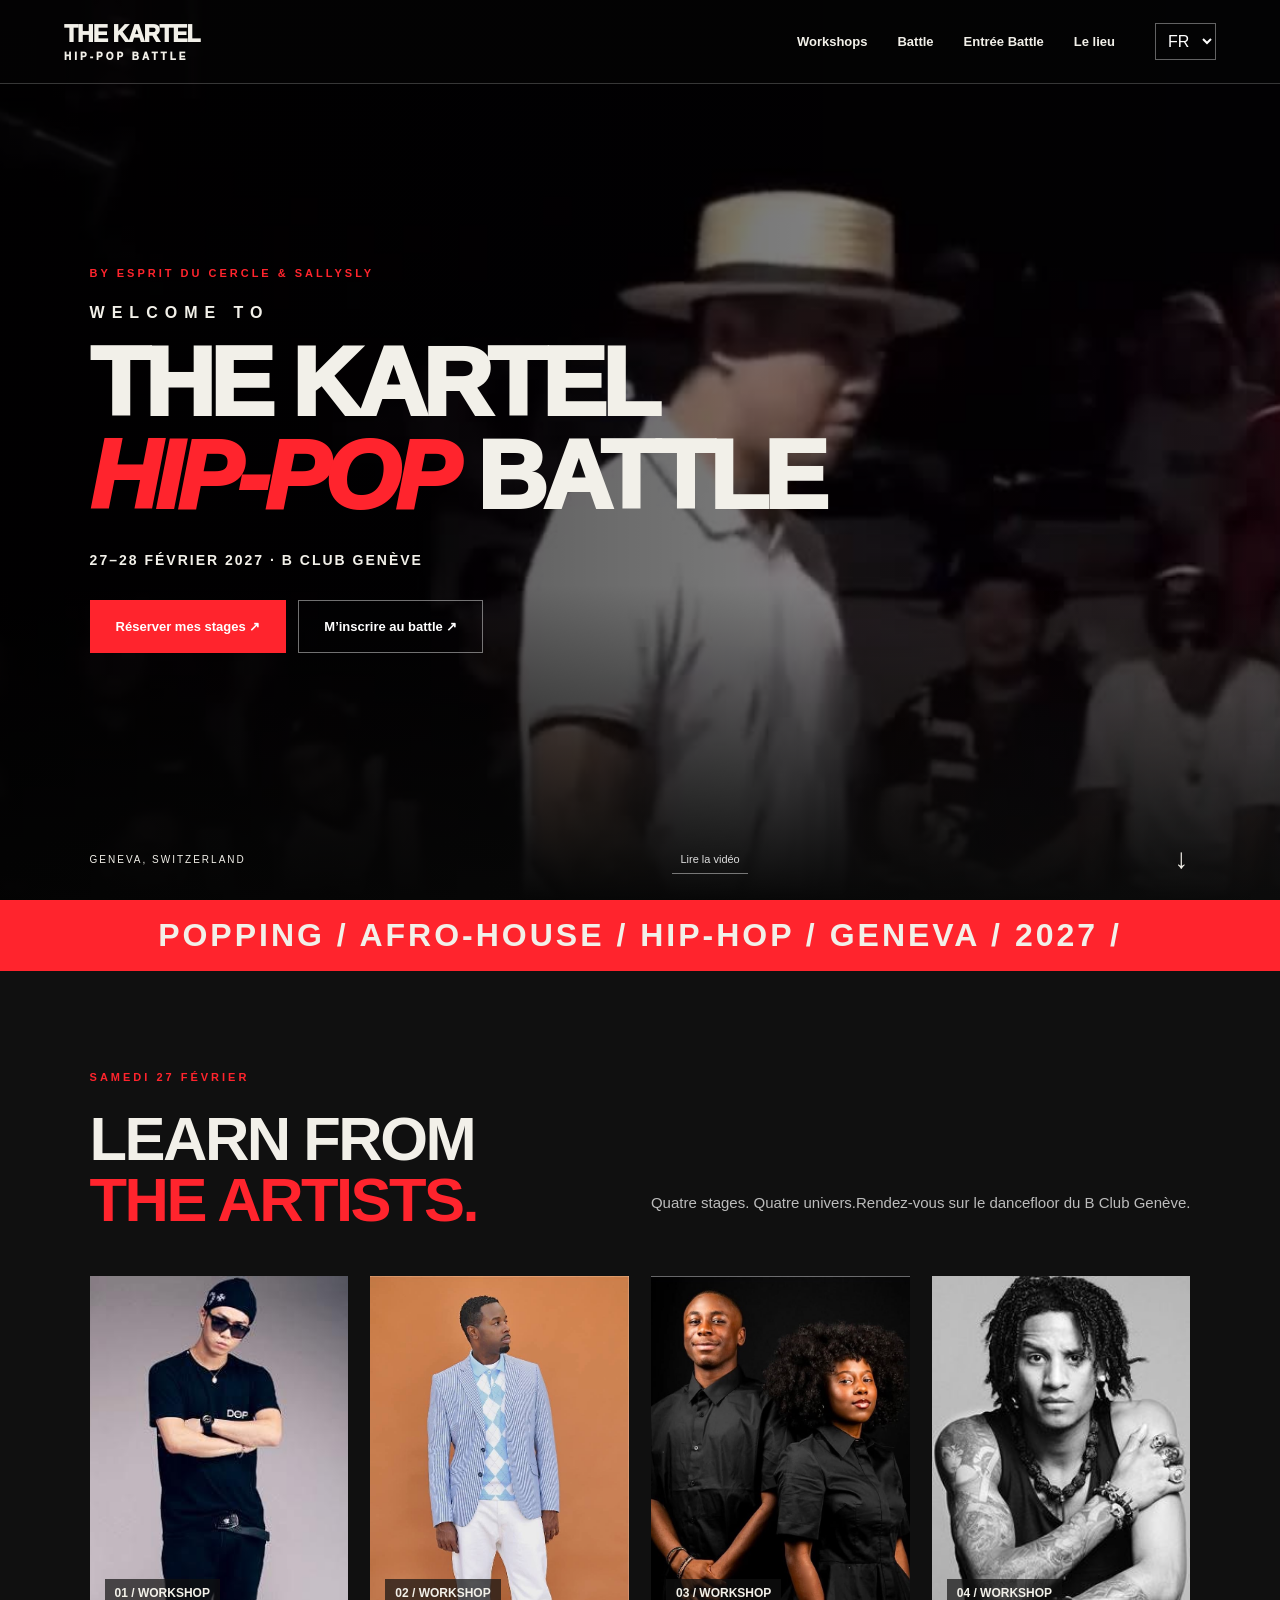
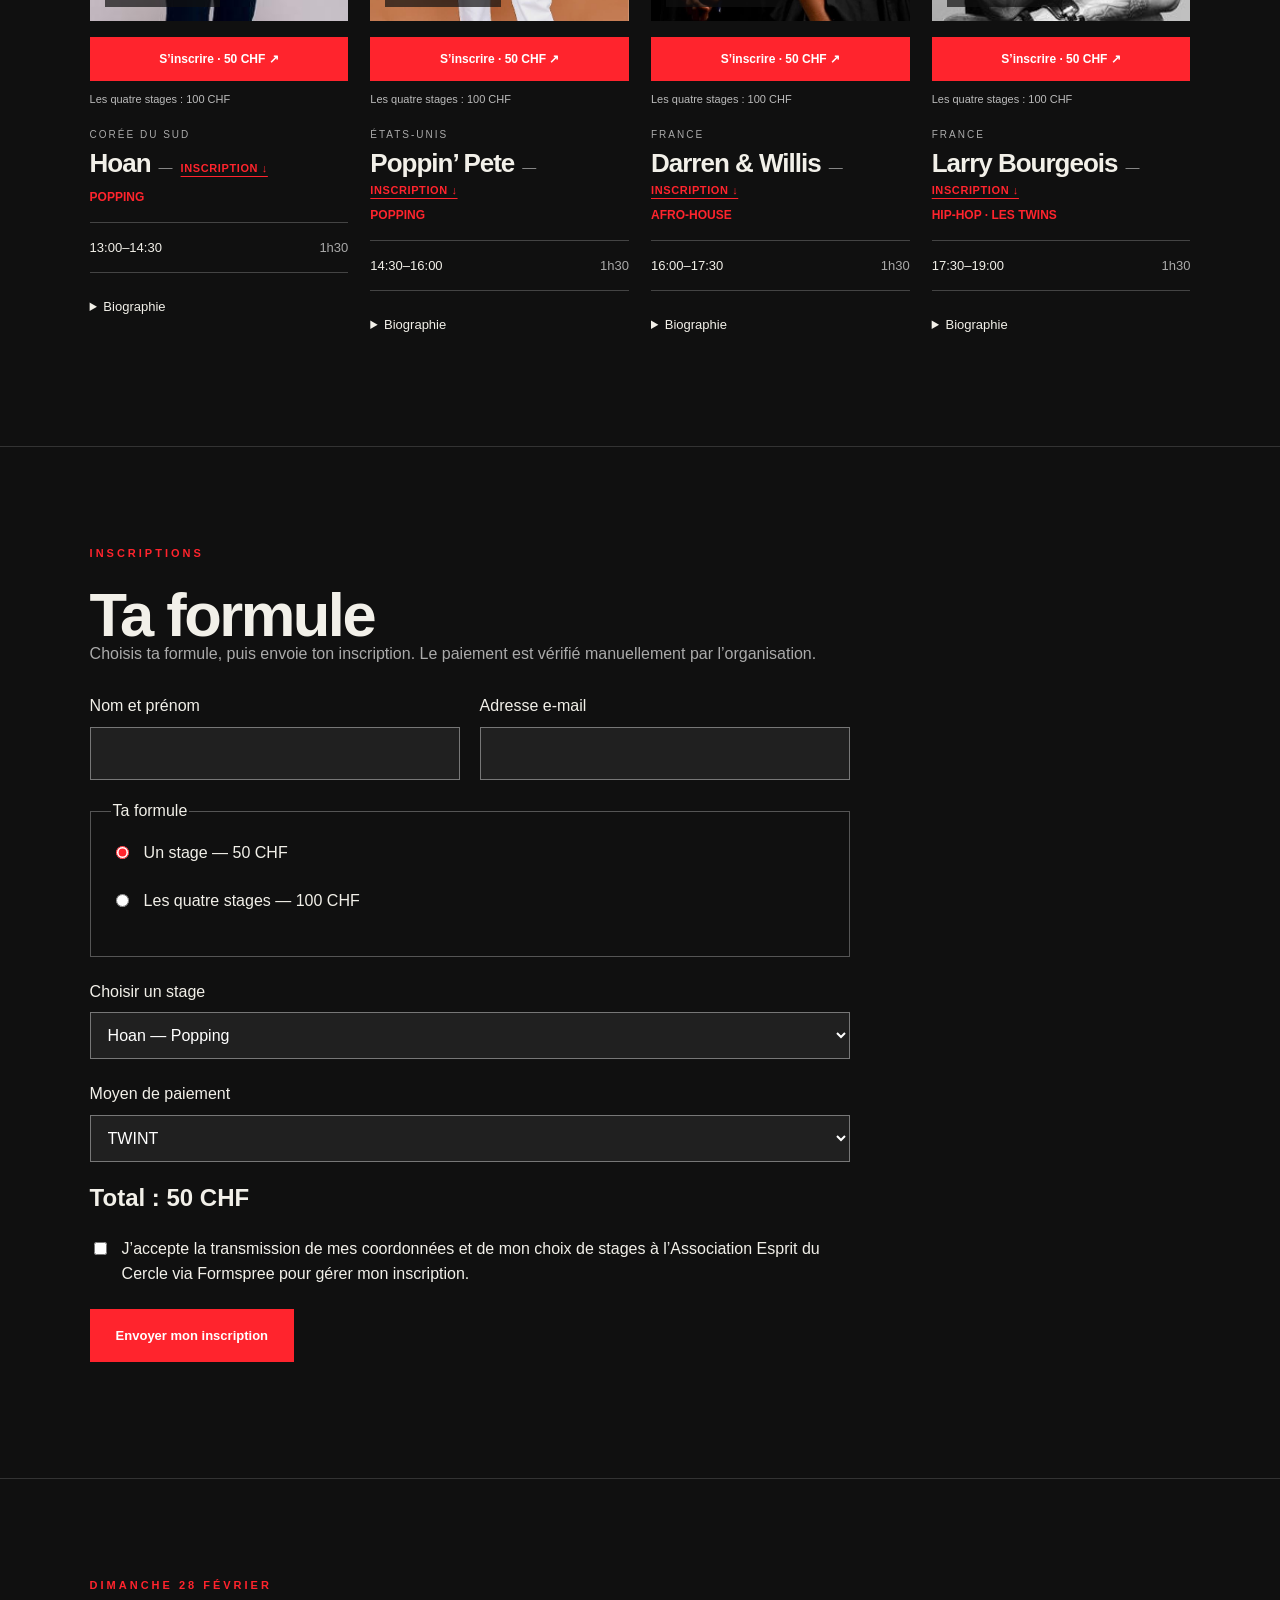
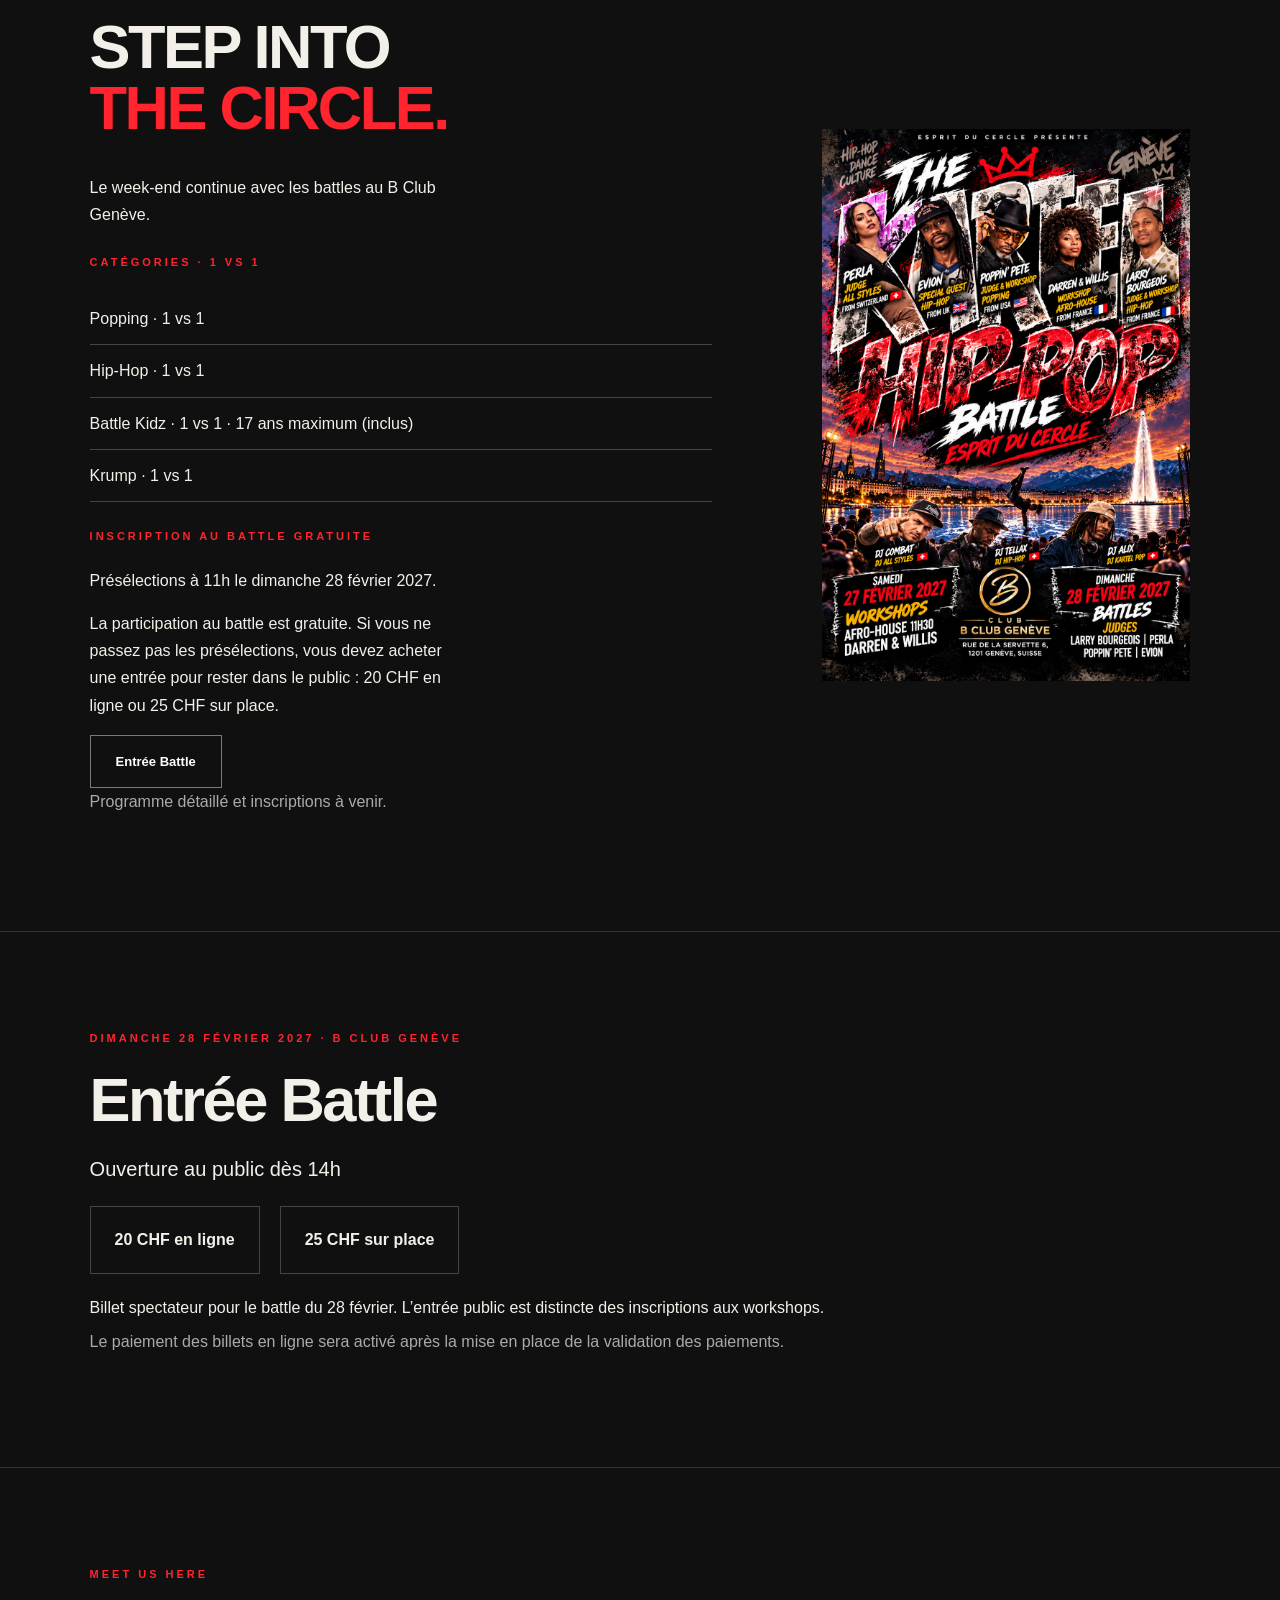
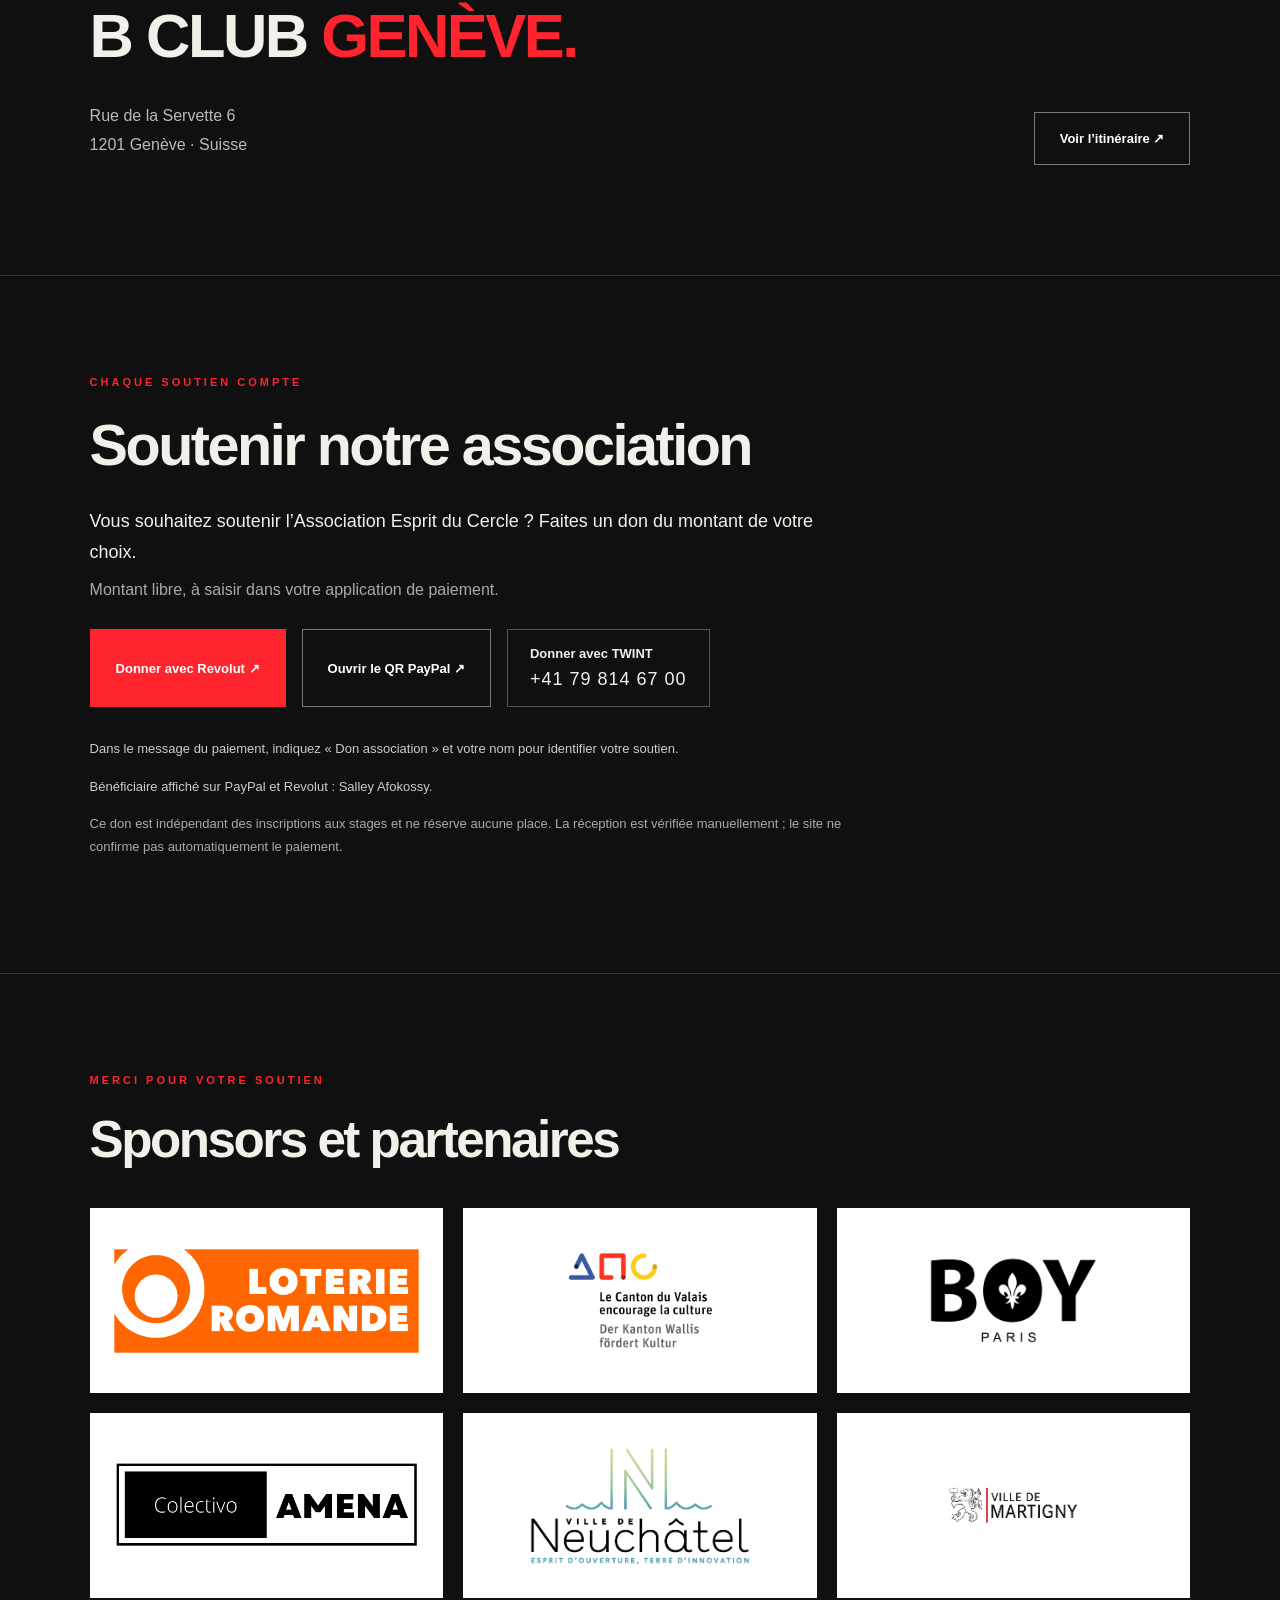
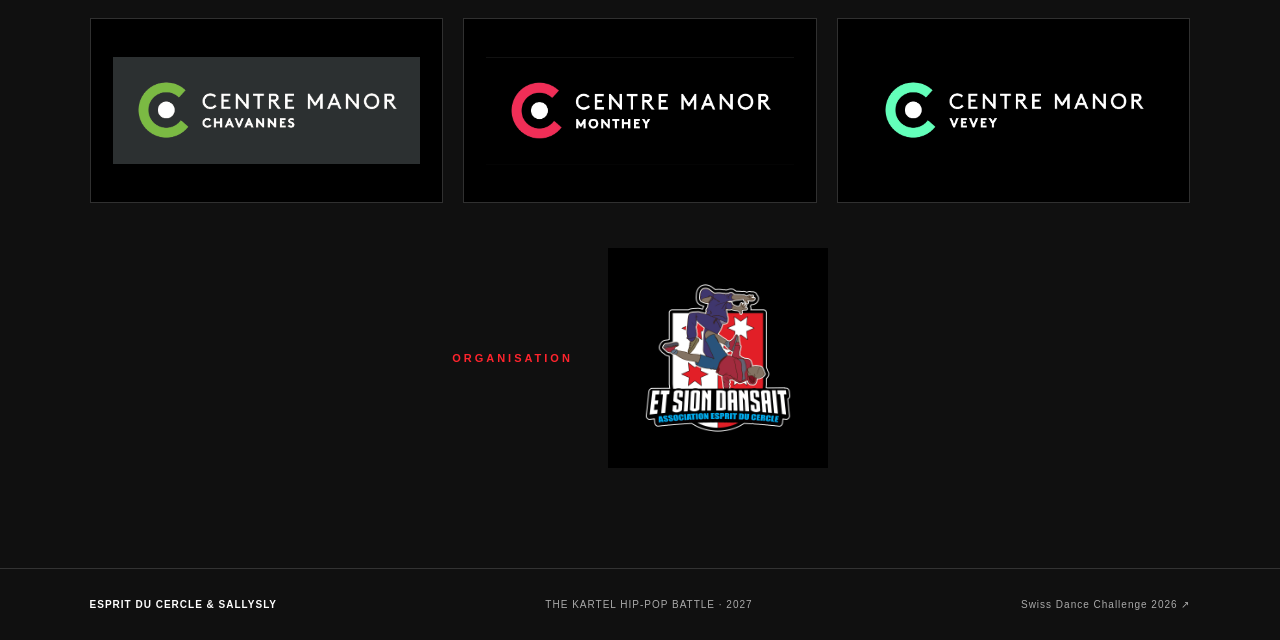
==== commit 700efa12: "Add battle admission tab, public opening and free preselection conditions" ====
--- a/kartel-hip-pop/index.html
+++ b/kartel-hip-pop/index.html
@@ -1,6 +1,6 @@
 <!doctype html>
 <html lang="fr"><head><base href="../"><meta charset="utf-8"><meta name="viewport" content="width=device-width, initial-scale=1"><meta name="description" content="The Kartel Hip-Pop Battle — 27 et 28 février 2027 au B Club Genève. Workshops avec Hoan, Poppin’ Pete, Darren & Willis et Larry Bourgeois."><meta name="theme-color" content="#101010"><title>The Kartel Hip-Pop Battle — Genève 2027</title><link rel="stylesheet" href="kartel.css"></head>
-<body><header><a class="brand" href="#accueil">THE KARTEL<span>HIP-POP BATTLE</span></a><nav aria-label="Navigation"><a href="#workshops">Workshops</a><a href="#battle">Battle</a><a href="#lieu" data-i="venue">Le lieu</a></nav><label class="language"><span class="sr">Langue</span><select id="language" aria-label="Langue"><option value="fr">FR</option><option value="en">EN</option><option value="de">DE</option><option value="it">IT</option></select></label></header>
+<body><header><a class="brand" href="#accueil">THE KARTEL<span>HIP-POP BATTLE</span></a><nav aria-label="Navigation"><a href="#workshops">Workshops</a><a href="#battle">Battle</a><a href="#entree-battle" data-i="entryNav">Entrée Battle</a><a href="#lieu" data-i="venue">Le lieu</a></nav><label class="language"><span class="sr">Langue</span><select id="language" aria-label="Langue"><option value="fr">FR</option><option value="en">EN</option><option value="de">DE</option><option value="it">IT</option></select></label></header>
 <main><section class="hero" id="accueil"><video id="cover" autoplay muted loop playsinline poster="assets/kartel/cover.jpg" aria-label="Vidéo de danse de couverture"><source src="assets/kartel/cover.mp4" type="video/mp4"></video><div class="shade"></div><div class="hero-copy"><p class="eyebrow">BY ESPRIT DU CERCLE & SALLYSLY</p><p class="welcome">WELCOME TO</p><h1>THE KARTEL<br><em>HIP-POP</em> BATTLE</h1><p class="date" data-i="date">27–28 FÉVRIER 2027 · B CLUB GENÈVE</p><div class="actions"><a class="button" href="#inscriptions" data-i="reserve">Réserver mes stages ↗</a><a class="button outline" href="#battle" data-i="join">M’inscrire au battle ↗</a></div></div><div class="hero-bottom"><span>GENEVA, SWITZERLAND</span><button id="video-toggle" type="button" data-i="pause">Mettre la vidéo en pause</button><a href="#workshops" aria-label="Voir les workshops">↓</a></div></section>
 <div class="ticker" aria-hidden="true">POPPING / AFRO-HOUSE / HIP-HOP / GENEVA / 2027 /</div>
 <section class="section" id="workshops"><div class="section-heading"><div><p class="eyebrow" data-i="saturday">SAMEDI 27 FÉVRIER</p><h2>LEARN FROM<br><em>THE ARTISTS.</em></h2></div><p class="intro" data-i="intro">Quatre stages. Quatre univers.<br>Rendez-vous sur le dancefloor du B Club Genève.</p></div><div class="workshop-grid" id="cards"></div></section>
@@ -19,5 +19,5 @@
 </form><p id="registration-status" role="status" aria-live="polite"></p>
 <div id="registration-payment" class="notice" hidden style="display:none"><div><strong data-r="payment">Paiement TWINT</strong><p data-r="payinfo">Envoie le montant indiqué au +41 79 814 67 00 et indique ton nom ainsi que la référence ci-dessous dans le message du paiement.</p><p><a id="revolut-payment-link" class="button" href="https://revolut.me/salleyxae5" target="_blank" rel="noopener" hidden>Revolut ↗</a><a id="paypal-payment-qr" href="assets/kartel/paypal-qr.jpeg" target="_blank" rel="noopener" hidden><img src="assets/kartel/paypal-qr.jpeg" alt="QR PayPal — Salley Afokossy" style="width:100%;max-width:280px;height:auto"></a></p><p><span data-r="total">Total</span> : <strong id="payment-amount"></strong></p><p><span data-r="ref">Référence</span> : <strong id="payment-reference"></strong></p><p data-r="note">Conserve cette référence. Aucun e-mail de confirmation automatique ni contrôle automatique du paiement n’est garanti par ce formulaire.</p></div></div>
 </section>
-<section class="battle section" id="battle"><div><p class="eyebrow" data-i="sunday">DIMANCHE 28 FÉVRIER</p><h2>STEP INTO<br><em>THE CIRCLE.</em></h2><p data-i="battleText">Le week-end continue avec les battles au B Club Genève.</p><div class="battle-categories" style="margin:28px 0"><p class="eyebrow" data-i="battleCategories">CATÉGORIES · 1 VS 1</p><ul style="list-style:none;padding:0;line-height:1.7"><li style="padding:12px 0;border-bottom:1px solid #444" data-i="battlePopping">Popping · 1 vs 1</li><li style="padding:12px 0;border-bottom:1px solid #444" data-i="battleHipHop">Hip-Hop · 1 vs 1</li><li style="padding:12px 0;border-bottom:1px solid #444" data-i="battleKidz">Battle Kidz · 1 vs 1 · 17 ans maximum (inclus)</li><li style="padding:12px 0;border-bottom:1px solid #444" data-i="battleKrump">Krump · 1 vs 1</li></ul></div><p class="muted" data-i="battleSoon">Programme détaillé et inscriptions à venir.</p></div><a href="assets/kartel/affiche.jpg" target="_blank" rel="noopener" aria-label="Ouvrir l’affiche de l’événement"><img src="assets/kartel/affiche.jpg" loading="lazy" alt="Affiche The Kartel Hip-Pop Battle, Genève, 27 et 28 février 2027"></a></section>
-<section class="section venue" id="lieu"><p class="eyebrow">MEET US HERE</p><h2>B CLUB <em>GENÈVE.</em></h2><div class="venue-row"><p>Rue de la Servette 6<br>1201 Genève · Suisse</p><a class="button outline" href="https://www.google.com/maps/search/?api=1&query=B+Club+Rue+de+la+Servette+6+Gen%C3%A8ve" target="_blank" rel="noopener" data-i="map">Voir l’itinéraire ↗</a></div></section><section class="section donation-section" id="soutenir" aria-labelledby="donation-heading"><p class="eyebrow" data-i="donationEyebrow">CHAQUE SOUTIEN COMPTE</p><h2 id="donation-heading" data-i="donationTitle">Soutenir notre association</h2><p class="donation-intro" data-i="donationIntro">Vous souhaitez soutenir l’Association Esprit du Cercle ? Faites un don du montant de votre choix.</p><p class="muted" data-i="donationFree">Montant libre, à saisir dans votre application de paiement.</p><div class="donation-methods"><a class="button" href="https://revolut.me/salleyxae5" target="_blank" rel="noopener" data-i="donationRevolut">Donner avec Revolut ↗</a><a class="button outline" href="assets/kartel/paypal-qr.jpeg" target="_blank" rel="noopener" data-i="donationPayPal">Ouvrir le QR PayPal ↗</a><div class="donation-twint"><strong data-i="donationTwint">Donner avec TWINT</strong><span>+41 79 814 67 00</span></div></div><div class="donation-details"><p data-i="donationReference">Dans le message du paiement, indiquez « Don association » et votre nom pour identifier votre soutien.</p><p data-i="donationRecipient">Bénéficiaire affiché sur PayPal et Revolut : Salley Afokossy.</p><p class="muted" data-i="donationNote">Ce don est indépendant des inscriptions aux stages et ne réserve aucune place. La réception est vérifiée manuellement ; le site ne confirme pas automatiquement le paiement.</p></div></section><section class="section sponsor-section" id="sponsors" aria-labelledby="sponsor-heading"><p class="eyebrow" data-i="sponsorThanks">MERCI POUR VOTRE SOUTIEN</p><h2 id="sponsor-heading" data-i="sponsorTitle">Sponsors et partenaires</h2><div class="sponsor-grid"><div class="sponsor-logo "><img src="assets/sponsors/loterie-romande.jpg" alt="Loterie Romande" loading="lazy" decoding="async"></div><div class="sponsor-logo "><img src="assets/sponsors/culture-valais.png" alt="Le Canton du Valais encourage la culture" loading="lazy" decoding="async"></div><div class="sponsor-logo "><img src="assets/sponsors/boy-paris.jpg" alt="BOY Paris" loading="lazy" decoding="async"></div><div class="sponsor-logo "><img src="assets/sponsors/amena.png" alt="Colectivo AMENA" loading="lazy" decoding="async"></div><div class="sponsor-logo "><img src="assets/sponsors/neuchatel.png" alt="Ville de Neuchâtel" loading="lazy" decoding="async"></div><div class="sponsor-logo "><img src="assets/sponsors/martigny.png" alt="Ville de Martigny" loading="lazy" decoding="async"></div><div class="sponsor-logo dark"><img src="assets/sponsors/manor-chavannes.jpg" alt="Centre Manor Chavannes" loading="lazy" decoding="async"></div><div class="sponsor-logo dark"><img src="assets/sponsors/manor-monthey.jpg" alt="Centre Manor Monthey" loading="lazy" decoding="async"></div><div class="sponsor-logo dark"><img src="assets/sponsors/manor-vevey.jpg" alt="Centre Manor Vevey" loading="lazy" decoding="async"></div></div><div class="sponsor-organizer"><p class="eyebrow" data-i="organizerLabel">ORGANISATION</p><img src="assets/sponsors/esprit-du-cercle.png" alt="Association Esprit du Cercle — Et Sion Dansait" loading="lazy" decoding="async" width="220" height="220"></div></section></main><footer><strong>ESPRIT DU CERCLE & SALLYSLY</strong><span>THE KARTEL HIP-POP BATTLE · 2027</span><a href="swiss-dance-2026.html">Swiss Dance Challenge 2026 ↗</a></footer><script src="kartel.js"></script></body></html>
+<section class="battle section" id="battle"><div><p class="eyebrow" data-i="sunday">DIMANCHE 28 FÉVRIER</p><h2>STEP INTO<br><em>THE CIRCLE.</em></h2><p data-i="battleText">Le week-end continue avec les battles au B Club Genève.</p><div class="battle-categories" style="margin:28px 0"><p class="eyebrow" data-i="battleCategories">CATÉGORIES · 1 VS 1</p><ul style="list-style:none;padding:0;line-height:1.7"><li style="padding:12px 0;border-bottom:1px solid #444" data-i="battlePopping">Popping · 1 vs 1</li><li style="padding:12px 0;border-bottom:1px solid #444" data-i="battleHipHop">Hip-Hop · 1 vs 1</li><li style="padding:12px 0;border-bottom:1px solid #444" data-i="battleKidz">Battle Kidz · 1 vs 1 · 17 ans maximum (inclus)</li><li style="padding:12px 0;border-bottom:1px solid #444" data-i="battleKrump">Krump · 1 vs 1</li></ul></div><div class="battle-admission"><p class="eyebrow" data-i="battleFree">INSCRIPTION AU BATTLE GRATUITE</p><p data-i="battleSelection">Présélections à 11h le dimanche 28 février 2027.</p><p data-i="battleAccess">La participation au battle est gratuite. Si vous ne passez pas les présélections, vous devez acheter une entrée pour rester dans le public : 20 CHF en ligne ou 25 CHF sur place.</p><a class="button outline" href="#entree-battle" data-i="entryNav">Entrée Battle</a></div><p class="muted" data-i="battleSoon">Programme détaillé et inscriptions à venir.</p></div><a href="assets/kartel/affiche.jpg" target="_blank" rel="noopener" aria-label="Ouvrir l’affiche de l’événement"><img src="assets/kartel/affiche.jpg" loading="lazy" alt="Affiche The Kartel Hip-Pop Battle, Genève, 27 et 28 février 2027"></a></section>
+<section class="section" id="entree-battle" aria-labelledby="entry-title" style="border-top:1px solid #333"><p class="eyebrow" data-i="entryDate">DIMANCHE 28 FÉVRIER 2027 · B CLUB GENÈVE</p><h2 id="entry-title" data-i="entryTitle">Entrée Battle</h2><div style="margin-top:28px;font-size:20px"><p data-i="entryPublic">Ouverture au public dès 14h</p></div><div style="display:flex;flex-wrap:wrap;gap:20px;margin:25px 0"><div class="notice" style="margin:0"><strong data-i="entryOnline">20 CHF en ligne</strong></div><div class="notice" style="margin:0"><strong data-i="entryDoor">25 CHF sur place</strong></div></div><p data-i="entryDescription">Billet spectateur pour le battle du 28 février. L’entrée public est distincte des inscriptions aux workshops.</p><p class="muted" data-i="entryPending">Le paiement des billets en ligne sera activé après la mise en place de la validation des paiements.</p></section><section class="section venue" id="lieu"><p class="eyebrow">MEET US HERE</p><h2>B CLUB <em>GENÈVE.</em></h2><div class="venue-row"><p>Rue de la Servette 6<br>1201 Genève · Suisse</p><a class="button outline" href="https://www.google.com/maps/search/?api=1&query=B+Club+Rue+de+la+Servette+6+Gen%C3%A8ve" target="_blank" rel="noopener" data-i="map">Voir l’itinéraire ↗</a></div></section><section class="section donation-section" id="soutenir" aria-labelledby="donation-heading"><p class="eyebrow" data-i="donationEyebrow">CHAQUE SOUTIEN COMPTE</p><h2 id="donation-heading" data-i="donationTitle">Soutenir notre association</h2><p class="donation-intro" data-i="donationIntro">Vous souhaitez soutenir l’Association Esprit du Cercle ? Faites un don du montant de votre choix.</p><p class="muted" data-i="donationFree">Montant libre, à saisir dans votre application de paiement.</p><div class="donation-methods"><a class="button" href="https://revolut.me/salleyxae5" target="_blank" rel="noopener" data-i="donationRevolut">Donner avec Revolut ↗</a><a class="button outline" href="assets/kartel/paypal-qr.jpeg" target="_blank" rel="noopener" data-i="donationPayPal">Ouvrir le QR PayPal ↗</a><div class="donation-twint"><strong data-i="donationTwint">Donner avec TWINT</strong><span>+41 79 814 67 00</span></div></div><div class="donation-details"><p data-i="donationReference">Dans le message du paiement, indiquez « Don association » et votre nom pour identifier votre soutien.</p><p data-i="donationRecipient">Bénéficiaire affiché sur PayPal et Revolut : Salley Afokossy.</p><p class="muted" data-i="donationNote">Ce don est indépendant des inscriptions aux stages et ne réserve aucune place. La réception est vérifiée manuellement ; le site ne confirme pas automatiquement le paiement.</p></div></section><section class="section sponsor-section" id="sponsors" aria-labelledby="sponsor-heading"><p class="eyebrow" data-i="sponsorThanks">MERCI POUR VOTRE SOUTIEN</p><h2 id="sponsor-heading" data-i="sponsorTitle">Sponsors et partenaires</h2><div class="sponsor-grid"><div class="sponsor-logo "><img src="assets/sponsors/loterie-romande.jpg" alt="Loterie Romande" loading="lazy" decoding="async"></div><div class="sponsor-logo "><img src="assets/sponsors/culture-valais.png" alt="Le Canton du Valais encourage la culture" loading="lazy" decoding="async"></div><div class="sponsor-logo "><img src="assets/sponsors/boy-paris.jpg" alt="BOY Paris" loading="lazy" decoding="async"></div><div class="sponsor-logo "><img src="assets/sponsors/amena.png" alt="Colectivo AMENA" loading="lazy" decoding="async"></div><div class="sponsor-logo "><img src="assets/sponsors/neuchatel.png" alt="Ville de Neuchâtel" loading="lazy" decoding="async"></div><div class="sponsor-logo "><img src="assets/sponsors/martigny.png" alt="Ville de Martigny" loading="lazy" decoding="async"></div><div class="sponsor-logo dark"><img src="assets/sponsors/manor-chavannes.jpg" alt="Centre Manor Chavannes" loading="lazy" decoding="async"></div><div class="sponsor-logo dark"><img src="assets/sponsors/manor-monthey.jpg" alt="Centre Manor Monthey" loading="lazy" decoding="async"></div><div class="sponsor-logo dark"><img src="assets/sponsors/manor-vevey.jpg" alt="Centre Manor Vevey" loading="lazy" decoding="async"></div></div><div class="sponsor-organizer"><p class="eyebrow" data-i="organizerLabel">ORGANISATION</p><img src="assets/sponsors/esprit-du-cercle.png" alt="Association Esprit du Cercle — Et Sion Dansait" loading="lazy" decoding="async" width="220" height="220"></div></section></main><footer><strong>ESPRIT DU CERCLE & SALLYSLY</strong><span>THE KARTEL HIP-POP BATTLE · 2027</span><a href="swiss-dance-2026.html">Swiss Dance Challenge 2026 ↗</a></footer><script src="kartel.js"></script></body></html>
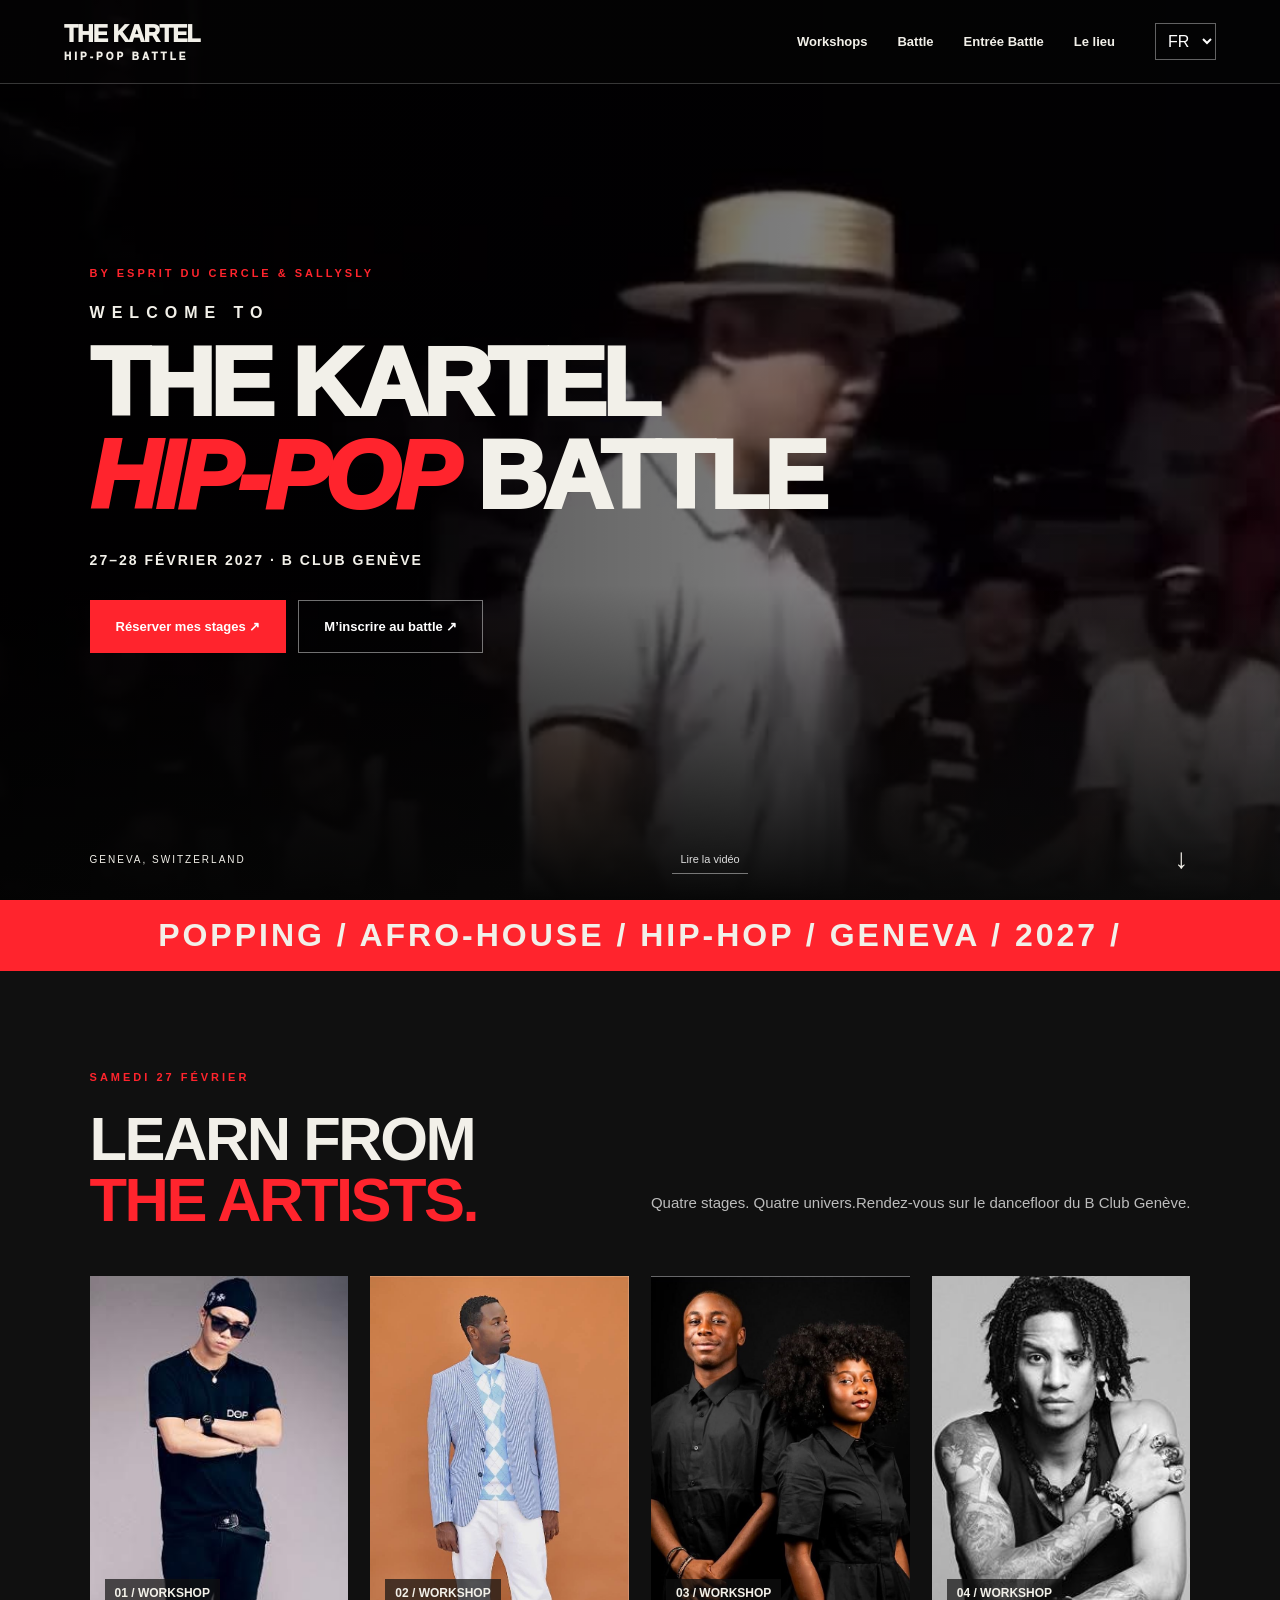
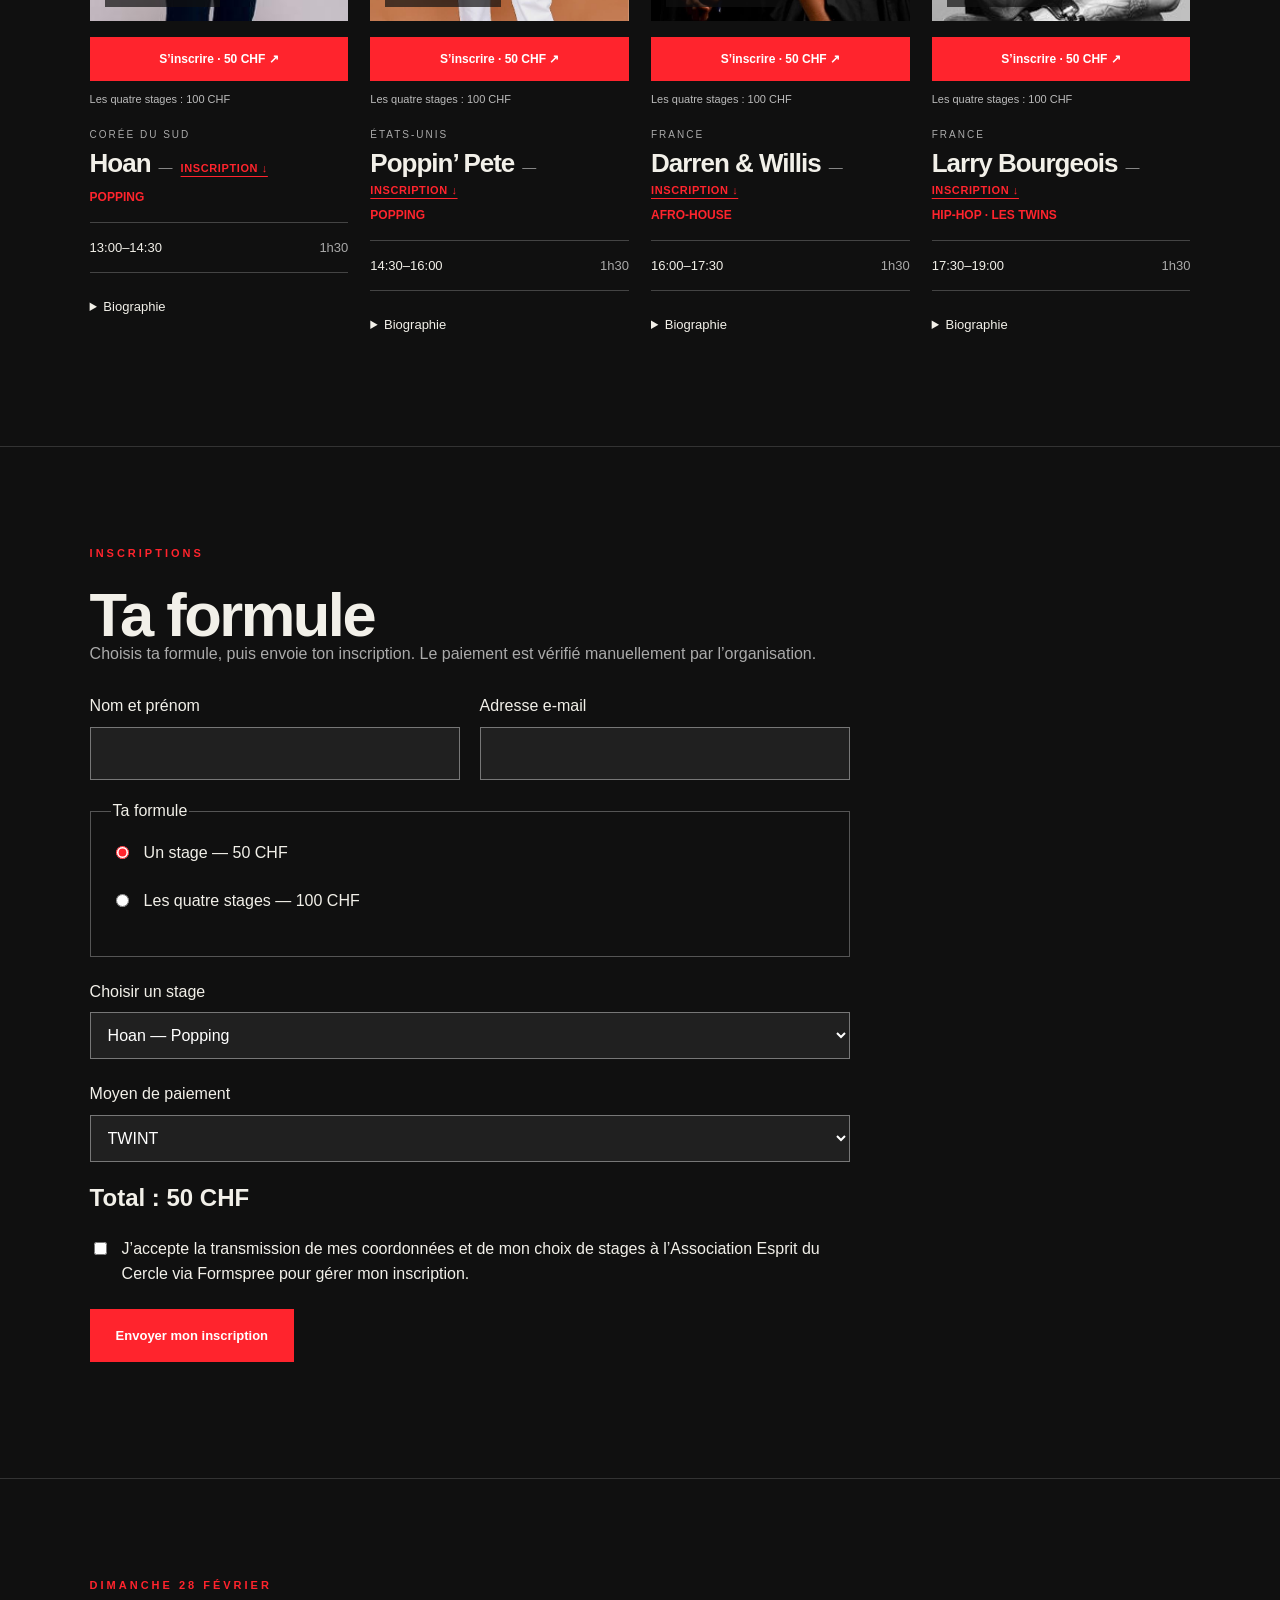
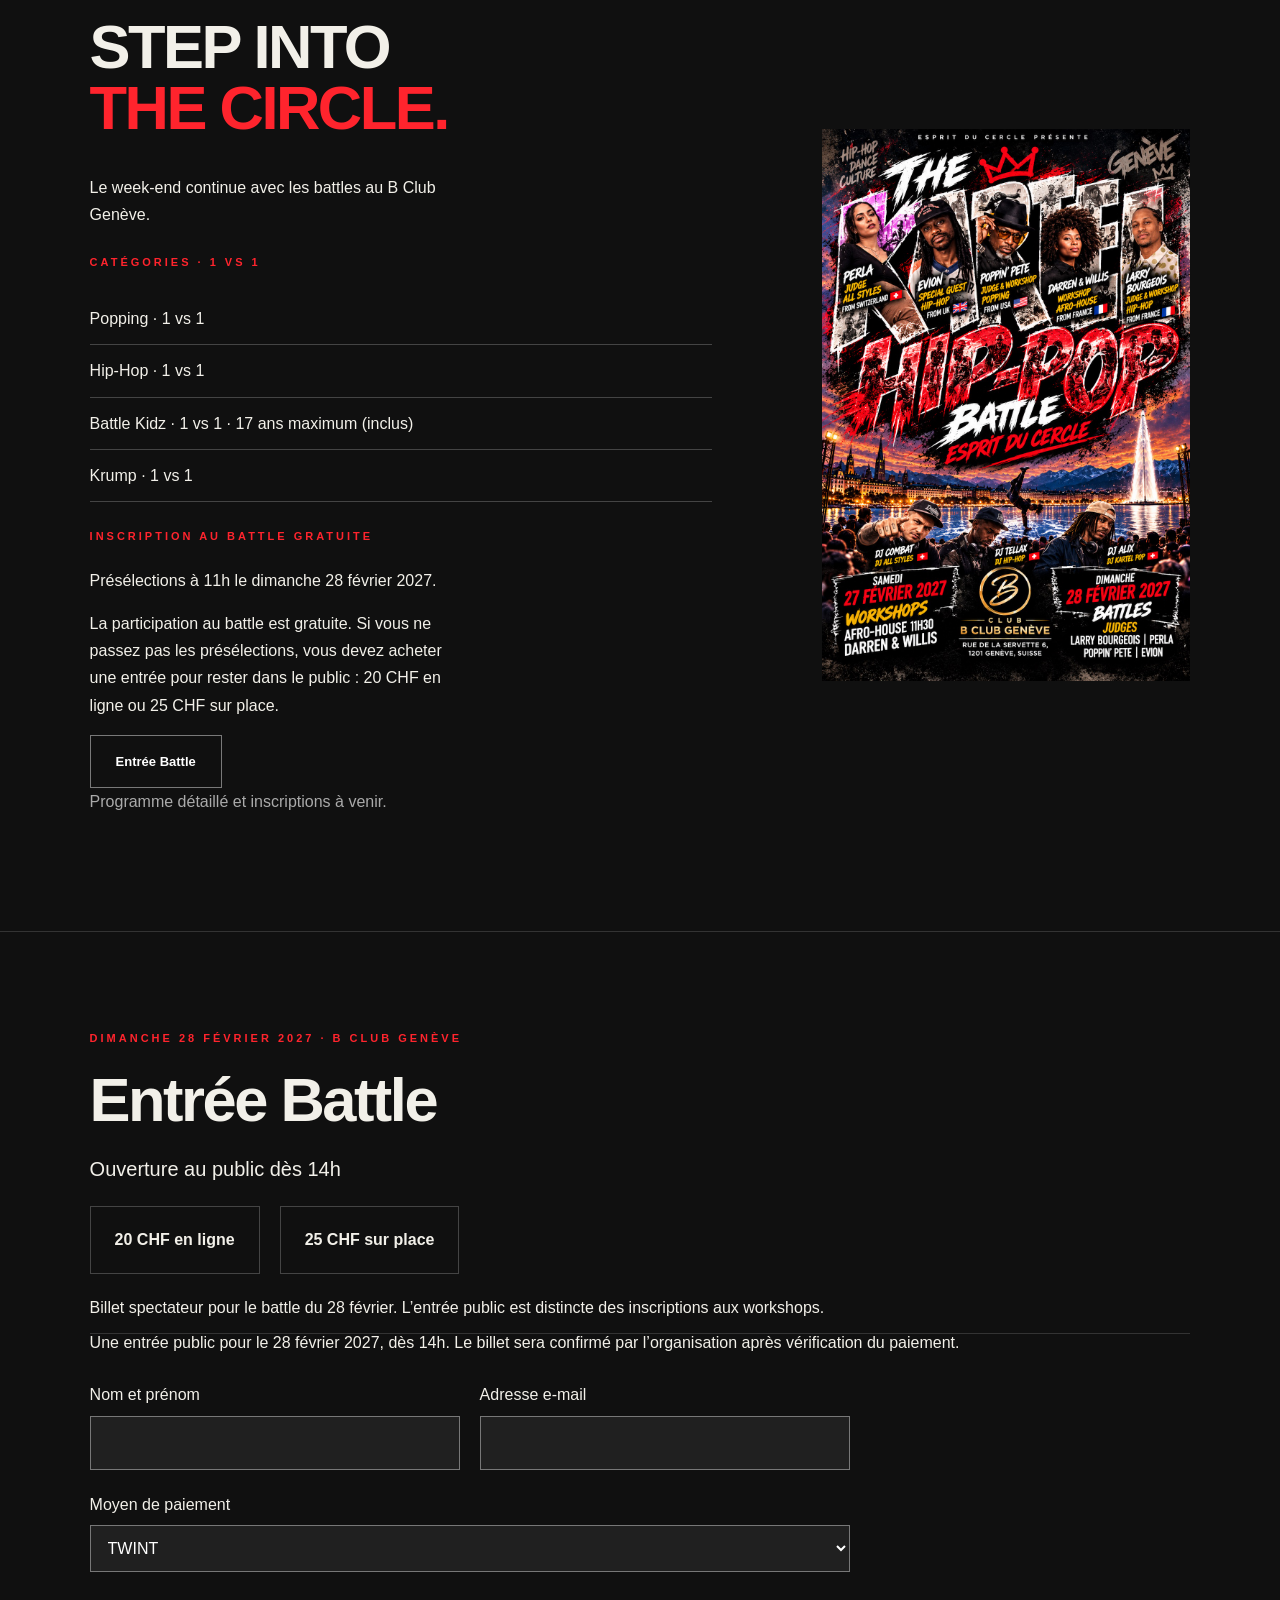
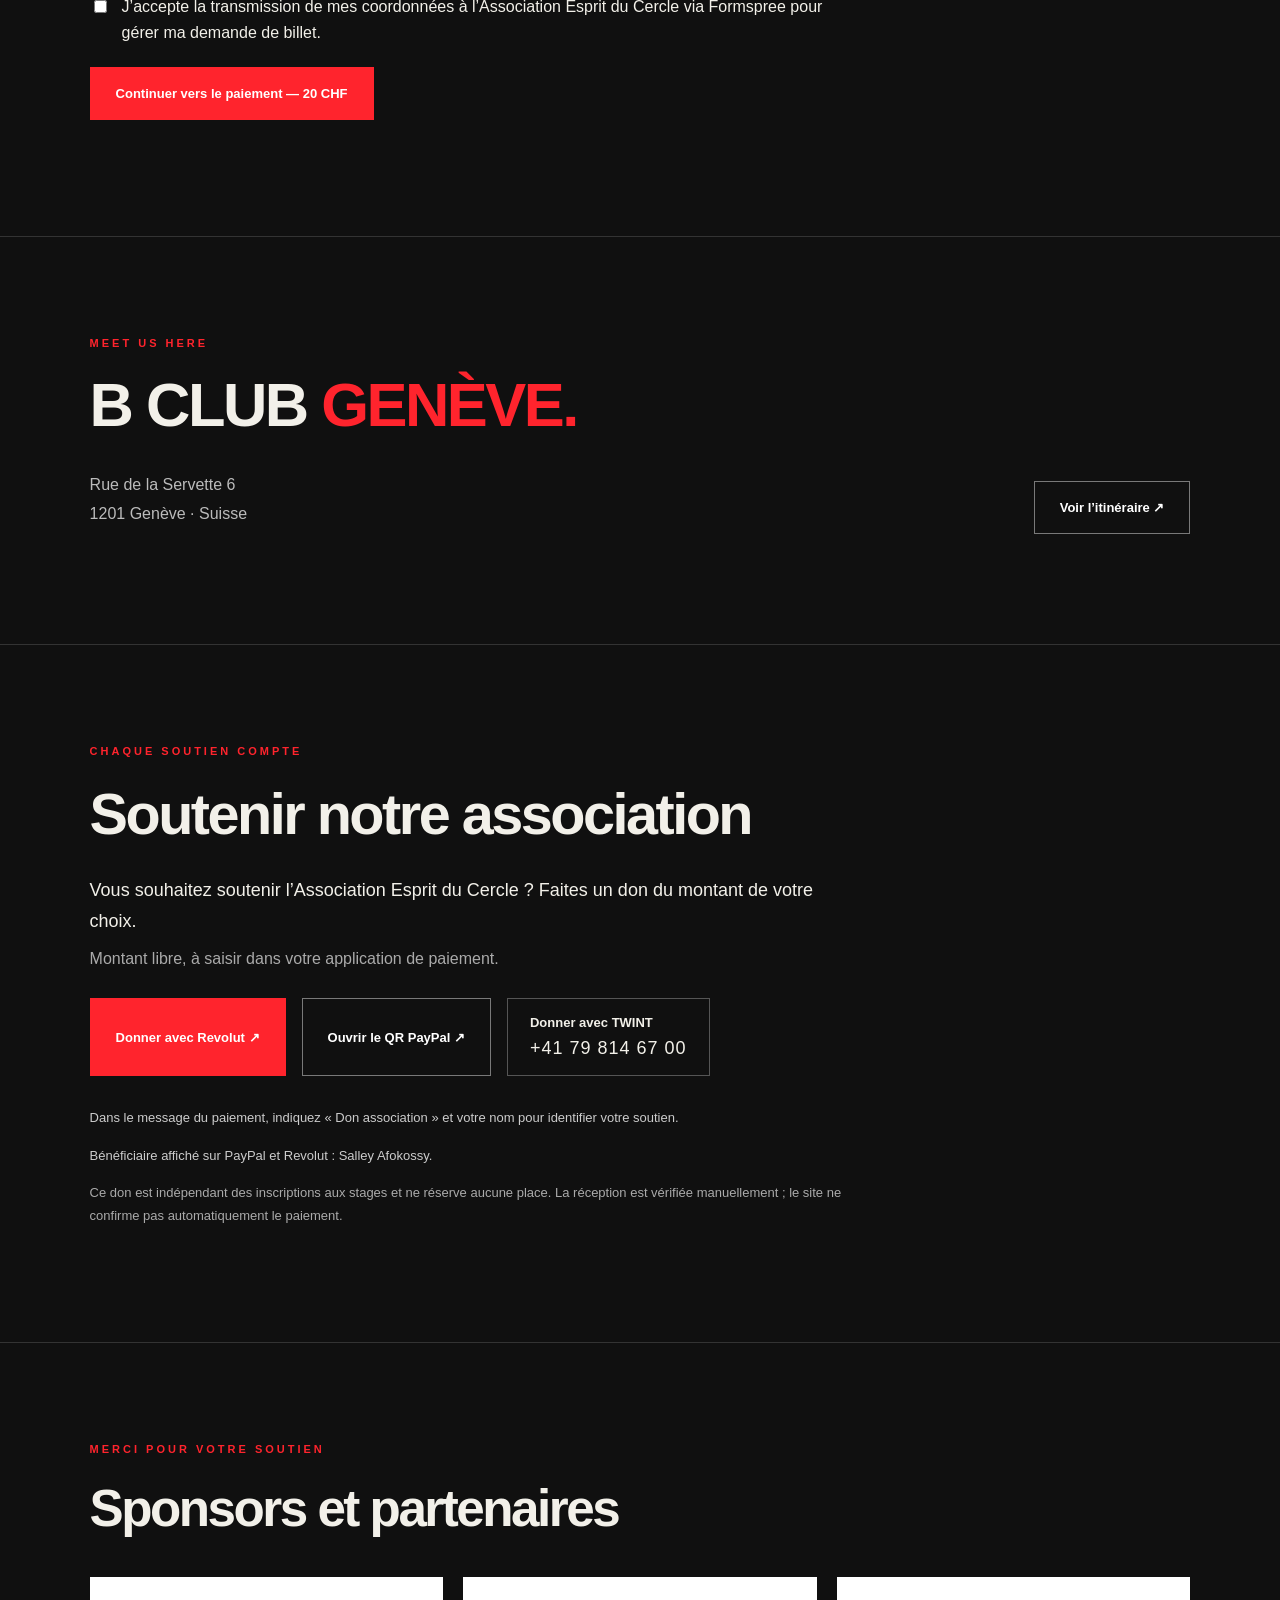
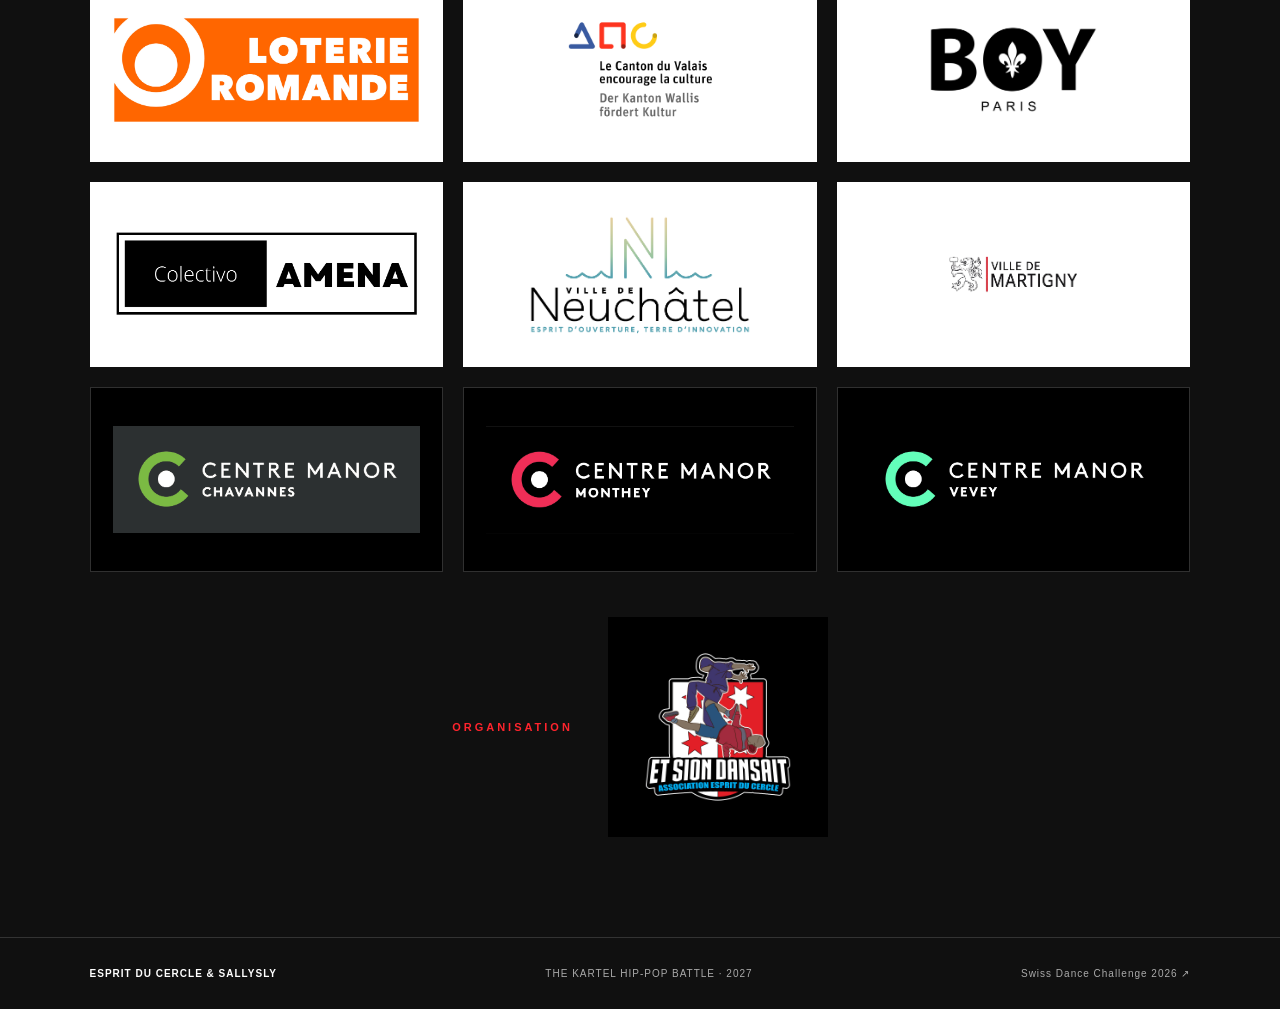
==== commit bbdac019: "Enable 20 CHF spectator ticket requests with TWINT PayPal and Revolut" ====
--- a/kartel-hip-pop/index.html
+++ b/kartel-hip-pop/index.html
@@ -20,4 +20,4 @@
 <div id="registration-payment" class="notice" hidden style="display:none"><div><strong data-r="payment">Paiement TWINT</strong><p data-r="payinfo">Envoie le montant indiqué au +41 79 814 67 00 et indique ton nom ainsi que la référence ci-dessous dans le message du paiement.</p><p><a id="revolut-payment-link" class="button" href="https://revolut.me/salleyxae5" target="_blank" rel="noopener" hidden>Revolut ↗</a><a id="paypal-payment-qr" href="assets/kartel/paypal-qr.jpeg" target="_blank" rel="noopener" hidden><img src="assets/kartel/paypal-qr.jpeg" alt="QR PayPal — Salley Afokossy" style="width:100%;max-width:280px;height:auto"></a></p><p><span data-r="total">Total</span> : <strong id="payment-amount"></strong></p><p><span data-r="ref">Référence</span> : <strong id="payment-reference"></strong></p><p data-r="note">Conserve cette référence. Aucun e-mail de confirmation automatique ni contrôle automatique du paiement n’est garanti par ce formulaire.</p></div></div>
 </section>
 <section class="battle section" id="battle"><div><p class="eyebrow" data-i="sunday">DIMANCHE 28 FÉVRIER</p><h2>STEP INTO<br><em>THE CIRCLE.</em></h2><p data-i="battleText">Le week-end continue avec les battles au B Club Genève.</p><div class="battle-categories" style="margin:28px 0"><p class="eyebrow" data-i="battleCategories">CATÉGORIES · 1 VS 1</p><ul style="list-style:none;padding:0;line-height:1.7"><li style="padding:12px 0;border-bottom:1px solid #444" data-i="battlePopping">Popping · 1 vs 1</li><li style="padding:12px 0;border-bottom:1px solid #444" data-i="battleHipHop">Hip-Hop · 1 vs 1</li><li style="padding:12px 0;border-bottom:1px solid #444" data-i="battleKidz">Battle Kidz · 1 vs 1 · 17 ans maximum (inclus)</li><li style="padding:12px 0;border-bottom:1px solid #444" data-i="battleKrump">Krump · 1 vs 1</li></ul></div><div class="battle-admission"><p class="eyebrow" data-i="battleFree">INSCRIPTION AU BATTLE GRATUITE</p><p data-i="battleSelection">Présélections à 11h le dimanche 28 février 2027.</p><p data-i="battleAccess">La participation au battle est gratuite. Si vous ne passez pas les présélections, vous devez acheter une entrée pour rester dans le public : 20 CHF en ligne ou 25 CHF sur place.</p><a class="button outline" href="#entree-battle" data-i="entryNav">Entrée Battle</a></div><p class="muted" data-i="battleSoon">Programme détaillé et inscriptions à venir.</p></div><a href="assets/kartel/affiche.jpg" target="_blank" rel="noopener" aria-label="Ouvrir l’affiche de l’événement"><img src="assets/kartel/affiche.jpg" loading="lazy" alt="Affiche The Kartel Hip-Pop Battle, Genève, 27 et 28 février 2027"></a></section>
-<section class="section" id="entree-battle" aria-labelledby="entry-title" style="border-top:1px solid #333"><p class="eyebrow" data-i="entryDate">DIMANCHE 28 FÉVRIER 2027 · B CLUB GENÈVE</p><h2 id="entry-title" data-i="entryTitle">Entrée Battle</h2><div style="margin-top:28px;font-size:20px"><p data-i="entryPublic">Ouverture au public dès 14h</p></div><div style="display:flex;flex-wrap:wrap;gap:20px;margin:25px 0"><div class="notice" style="margin:0"><strong data-i="entryOnline">20 CHF en ligne</strong></div><div class="notice" style="margin:0"><strong data-i="entryDoor">25 CHF sur place</strong></div></div><p data-i="entryDescription">Billet spectateur pour le battle du 28 février. L’entrée public est distincte des inscriptions aux workshops.</p><p class="muted" data-i="entryPending">Le paiement des billets en ligne sera activé après la mise en place de la validation des paiements.</p></section><section class="section venue" id="lieu"><p class="eyebrow">MEET US HERE</p><h2>B CLUB <em>GENÈVE.</em></h2><div class="venue-row"><p>Rue de la Servette 6<br>1201 Genève · Suisse</p><a class="button outline" href="https://www.google.com/maps/search/?api=1&query=B+Club+Rue+de+la+Servette+6+Gen%C3%A8ve" target="_blank" rel="noopener" data-i="map">Voir l’itinéraire ↗</a></div></section><section class="section donation-section" id="soutenir" aria-labelledby="donation-heading"><p class="eyebrow" data-i="donationEyebrow">CHAQUE SOUTIEN COMPTE</p><h2 id="donation-heading" data-i="donationTitle">Soutenir notre association</h2><p class="donation-intro" data-i="donationIntro">Vous souhaitez soutenir l’Association Esprit du Cercle ? Faites un don du montant de votre choix.</p><p class="muted" data-i="donationFree">Montant libre, à saisir dans votre application de paiement.</p><div class="donation-methods"><a class="button" href="https://revolut.me/salleyxae5" target="_blank" rel="noopener" data-i="donationRevolut">Donner avec Revolut ↗</a><a class="button outline" href="assets/kartel/paypal-qr.jpeg" target="_blank" rel="noopener" data-i="donationPayPal">Ouvrir le QR PayPal ↗</a><div class="donation-twint"><strong data-i="donationTwint">Donner avec TWINT</strong><span>+41 79 814 67 00</span></div></div><div class="donation-details"><p data-i="donationReference">Dans le message du paiement, indiquez « Don association » et votre nom pour identifier votre soutien.</p><p data-i="donationRecipient">Bénéficiaire affiché sur PayPal et Revolut : Salley Afokossy.</p><p class="muted" data-i="donationNote">Ce don est indépendant des inscriptions aux stages et ne réserve aucune place. La réception est vérifiée manuellement ; le site ne confirme pas automatiquement le paiement.</p></div></section><section class="section sponsor-section" id="sponsors" aria-labelledby="sponsor-heading"><p class="eyebrow" data-i="sponsorThanks">MERCI POUR VOTRE SOUTIEN</p><h2 id="sponsor-heading" data-i="sponsorTitle">Sponsors et partenaires</h2><div class="sponsor-grid"><div class="sponsor-logo "><img src="assets/sponsors/loterie-romande.jpg" alt="Loterie Romande" loading="lazy" decoding="async"></div><div class="sponsor-logo "><img src="assets/sponsors/culture-valais.png" alt="Le Canton du Valais encourage la culture" loading="lazy" decoding="async"></div><div class="sponsor-logo "><img src="assets/sponsors/boy-paris.jpg" alt="BOY Paris" loading="lazy" decoding="async"></div><div class="sponsor-logo "><img src="assets/sponsors/amena.png" alt="Colectivo AMENA" loading="lazy" decoding="async"></div><div class="sponsor-logo "><img src="assets/sponsors/neuchatel.png" alt="Ville de Neuchâtel" loading="lazy" decoding="async"></div><div class="sponsor-logo "><img src="assets/sponsors/martigny.png" alt="Ville de Martigny" loading="lazy" decoding="async"></div><div class="sponsor-logo dark"><img src="assets/sponsors/manor-chavannes.jpg" alt="Centre Manor Chavannes" loading="lazy" decoding="async"></div><div class="sponsor-logo dark"><img src="assets/sponsors/manor-monthey.jpg" alt="Centre Manor Monthey" loading="lazy" decoding="async"></div><div class="sponsor-logo dark"><img src="assets/sponsors/manor-vevey.jpg" alt="Centre Manor Vevey" loading="lazy" decoding="async"></div></div><div class="sponsor-organizer"><p class="eyebrow" data-i="organizerLabel">ORGANISATION</p><img src="assets/sponsors/esprit-du-cercle.png" alt="Association Esprit du Cercle — Et Sion Dansait" loading="lazy" decoding="async" width="220" height="220"></div></section></main><footer><strong>ESPRIT DU CERCLE & SALLYSLY</strong><span>THE KARTEL HIP-POP BATTLE · 2027</span><a href="swiss-dance-2026.html">Swiss Dance Challenge 2026 ↗</a></footer><script src="kartel.js"></script></body></html>
+<section class="section" id="entree-battle" aria-labelledby="entry-title" style="border-top:1px solid #333"><p class="eyebrow" data-i="entryDate">DIMANCHE 28 FÉVRIER 2027 · B CLUB GENÈVE</p><h2 id="entry-title" data-i="entryTitle">Entrée Battle</h2><div style="margin-top:28px;font-size:20px"><p data-i="entryPublic">Ouverture au public dès 14h</p></div><div style="display:flex;flex-wrap:wrap;gap:20px;margin:25px 0"><div class="notice" style="margin:0"><strong data-i="entryOnline">20 CHF en ligne</strong></div><div class="notice" style="margin:0"><strong data-i="entryDoor">25 CHF sur place</strong></div></div><p data-i="entryDescription">Billet spectateur pour le battle du 28 février. L’entrée public est distincte des inscriptions aux workshops.</p><div class="registration"><p data-i="ticketInfo">Une entrée public pour le 28 février 2027, dès 14h. Le billet sera confirmé par l’organisation après vérification du paiement.</p><form id="ticket-form" action="https://formspree.io/f/xojnbbkr" method="POST"><input name="_gotcha" hidden tabindex="-1" autocomplete="off"><div class="registration-fields"><label><span data-i="ticketName">Nom et prénom</span><input name="name" autocomplete="name" maxlength="120" required></label><label><span data-i="ticketEmail">Adresse e-mail</span><input name="email" type="email" autocomplete="email" maxlength="254" required></label></div><label><span data-i="ticketMethod">Moyen de paiement</span><select name="payment_method"><option>TWINT</option><option>PayPal</option><option>Revolut</option></select></label><label class="registration-choice"><input name="consent" type="checkbox" value="yes" required><span data-i="ticketConsent">J’accepte la transmission de mes coordonnées à l’Association Esprit du Cercle via Formspree pour gérer ma demande de billet.</span></label><button class="button" type="submit" data-i="ticketSubmit">Continuer vers le paiement — 20 CHF</button></form><p id="ticket-status" role="status" aria-live="polite"></p><div id="ticket-payment" hidden><p data-i="ticketReference">Indique ton nom et la référence ci-dessous dans le paiement. Montant : 20 CHF.</p><p><strong id="ticket-reference"></strong></p><p id="ticket-twint">TWINT : +41 79 814 67 00</p><a id="ticket-revolut" class="button" href="https://revolut.me/salleyxae5" target="_blank" rel="noopener" data-i="ticketOpen">Ouvrir le paiement</a><a id="ticket-paypal" class="button outline" href="assets/kartel/paypal-qr.jpeg" target="_blank" rel="noopener" data-i="ticketQR">Ouvrir le QR PayPal</a></div></div></section><section class="section venue" id="lieu"><p class="eyebrow">MEET US HERE</p><h2>B CLUB <em>GENÈVE.</em></h2><div class="venue-row"><p>Rue de la Servette 6<br>1201 Genève · Suisse</p><a class="button outline" href="https://www.google.com/maps/search/?api=1&query=B+Club+Rue+de+la+Servette+6+Gen%C3%A8ve" target="_blank" rel="noopener" data-i="map">Voir l’itinéraire ↗</a></div></section><section class="section donation-section" id="soutenir" aria-labelledby="donation-heading"><p class="eyebrow" data-i="donationEyebrow">CHAQUE SOUTIEN COMPTE</p><h2 id="donation-heading" data-i="donationTitle">Soutenir notre association</h2><p class="donation-intro" data-i="donationIntro">Vous souhaitez soutenir l’Association Esprit du Cercle ? Faites un don du montant de votre choix.</p><p class="muted" data-i="donationFree">Montant libre, à saisir dans votre application de paiement.</p><div class="donation-methods"><a class="button" href="https://revolut.me/salleyxae5" target="_blank" rel="noopener" data-i="donationRevolut">Donner avec Revolut ↗</a><a class="button outline" href="assets/kartel/paypal-qr.jpeg" target="_blank" rel="noopener" data-i="donationPayPal">Ouvrir le QR PayPal ↗</a><div class="donation-twint"><strong data-i="donationTwint">Donner avec TWINT</strong><span>+41 79 814 67 00</span></div></div><div class="donation-details"><p data-i="donationReference">Dans le message du paiement, indiquez « Don association » et votre nom pour identifier votre soutien.</p><p data-i="donationRecipient">Bénéficiaire affiché sur PayPal et Revolut : Salley Afokossy.</p><p class="muted" data-i="donationNote">Ce don est indépendant des inscriptions aux stages et ne réserve aucune place. La réception est vérifiée manuellement ; le site ne confirme pas automatiquement le paiement.</p></div></section><section class="section sponsor-section" id="sponsors" aria-labelledby="sponsor-heading"><p class="eyebrow" data-i="sponsorThanks">MERCI POUR VOTRE SOUTIEN</p><h2 id="sponsor-heading" data-i="sponsorTitle">Sponsors et partenaires</h2><div class="sponsor-grid"><div class="sponsor-logo "><img src="assets/sponsors/loterie-romande.jpg" alt="Loterie Romande" loading="lazy" decoding="async"></div><div class="sponsor-logo "><img src="assets/sponsors/culture-valais.png" alt="Le Canton du Valais encourage la culture" loading="lazy" decoding="async"></div><div class="sponsor-logo "><img src="assets/sponsors/boy-paris.jpg" alt="BOY Paris" loading="lazy" decoding="async"></div><div class="sponsor-logo "><img src="assets/sponsors/amena.png" alt="Colectivo AMENA" loading="lazy" decoding="async"></div><div class="sponsor-logo "><img src="assets/sponsors/neuchatel.png" alt="Ville de Neuchâtel" loading="lazy" decoding="async"></div><div class="sponsor-logo "><img src="assets/sponsors/martigny.png" alt="Ville de Martigny" loading="lazy" decoding="async"></div><div class="sponsor-logo dark"><img src="assets/sponsors/manor-chavannes.jpg" alt="Centre Manor Chavannes" loading="lazy" decoding="async"></div><div class="sponsor-logo dark"><img src="assets/sponsors/manor-monthey.jpg" alt="Centre Manor Monthey" loading="lazy" decoding="async"></div><div class="sponsor-logo dark"><img src="assets/sponsors/manor-vevey.jpg" alt="Centre Manor Vevey" loading="lazy" decoding="async"></div></div><div class="sponsor-organizer"><p class="eyebrow" data-i="organizerLabel">ORGANISATION</p><img src="assets/sponsors/esprit-du-cercle.png" alt="Association Esprit du Cercle — Et Sion Dansait" loading="lazy" decoding="async" width="220" height="220"></div></section></main><footer><strong>ESPRIT DU CERCLE & SALLYSLY</strong><span>THE KARTEL HIP-POP BATTLE · 2027</span><a href="swiss-dance-2026.html">Swiss Dance Challenge 2026 ↗</a></footer><script src="kartel.js"></script></body></html>
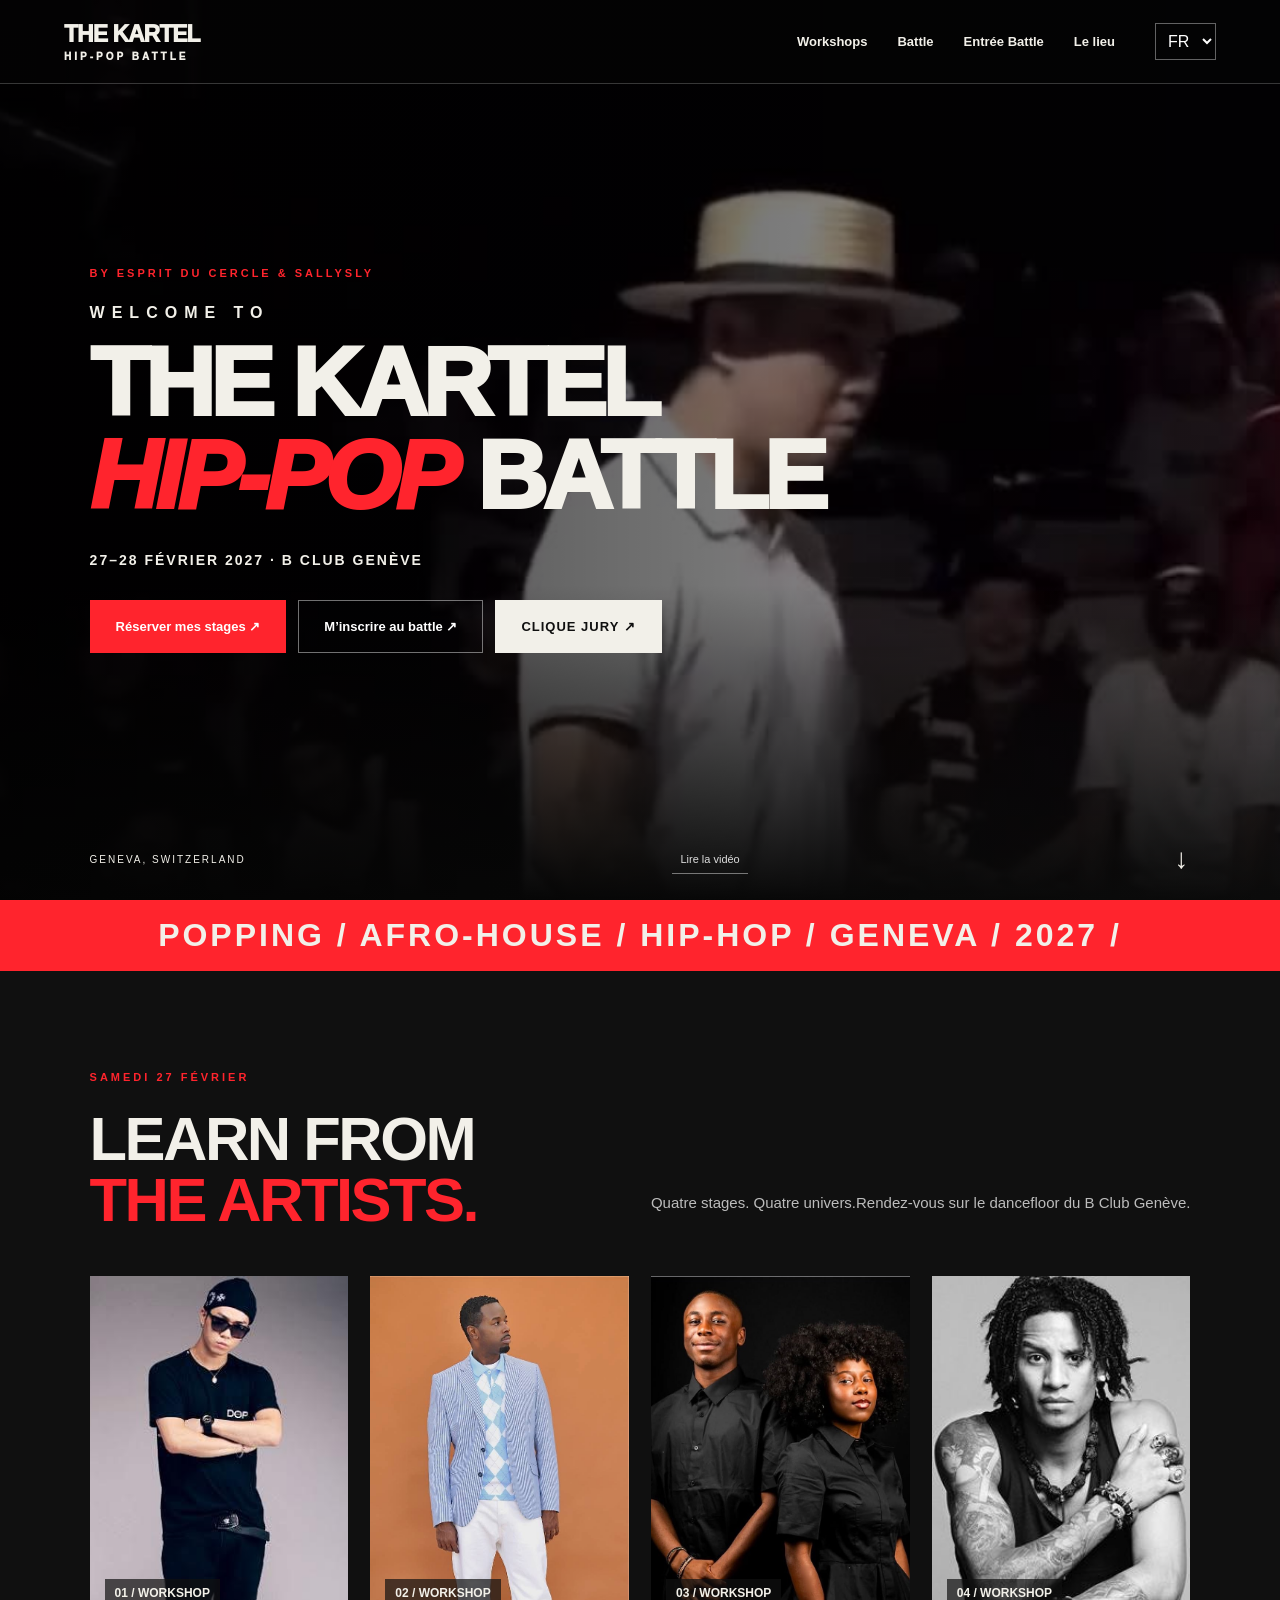
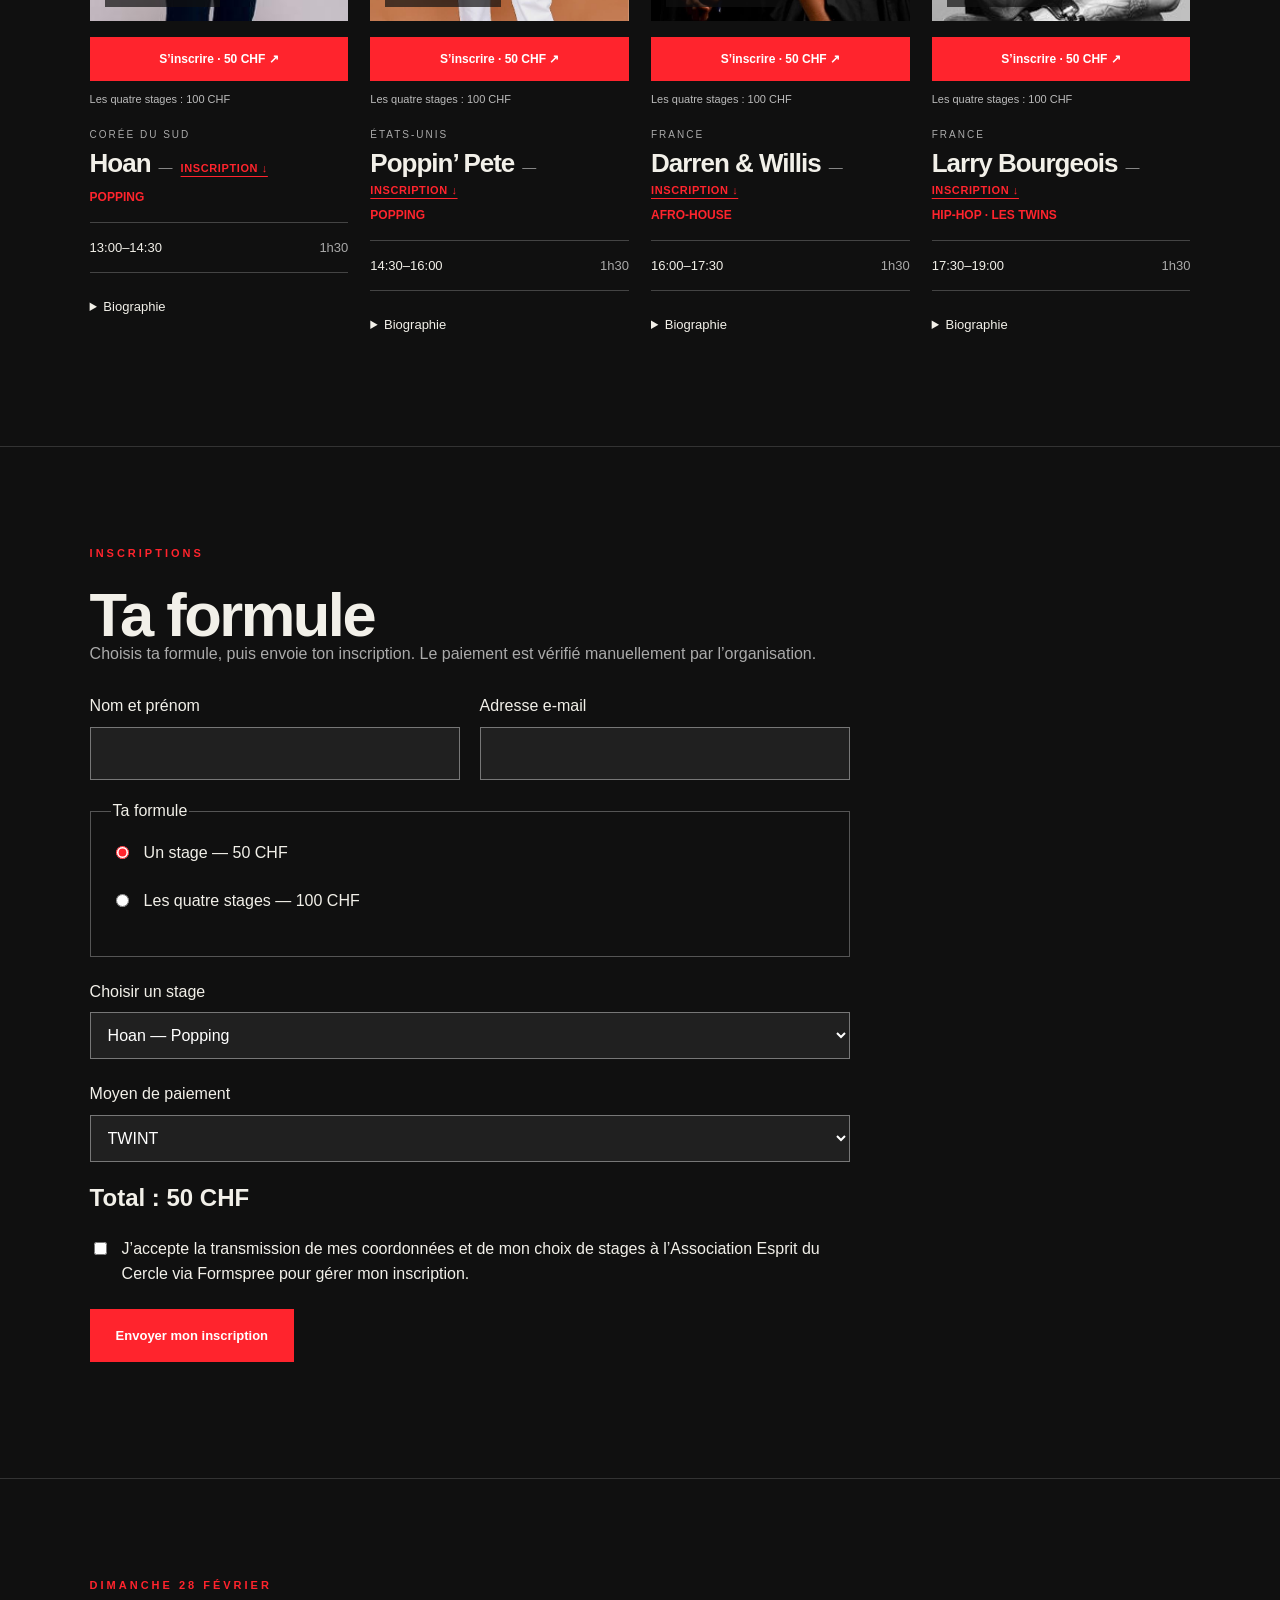
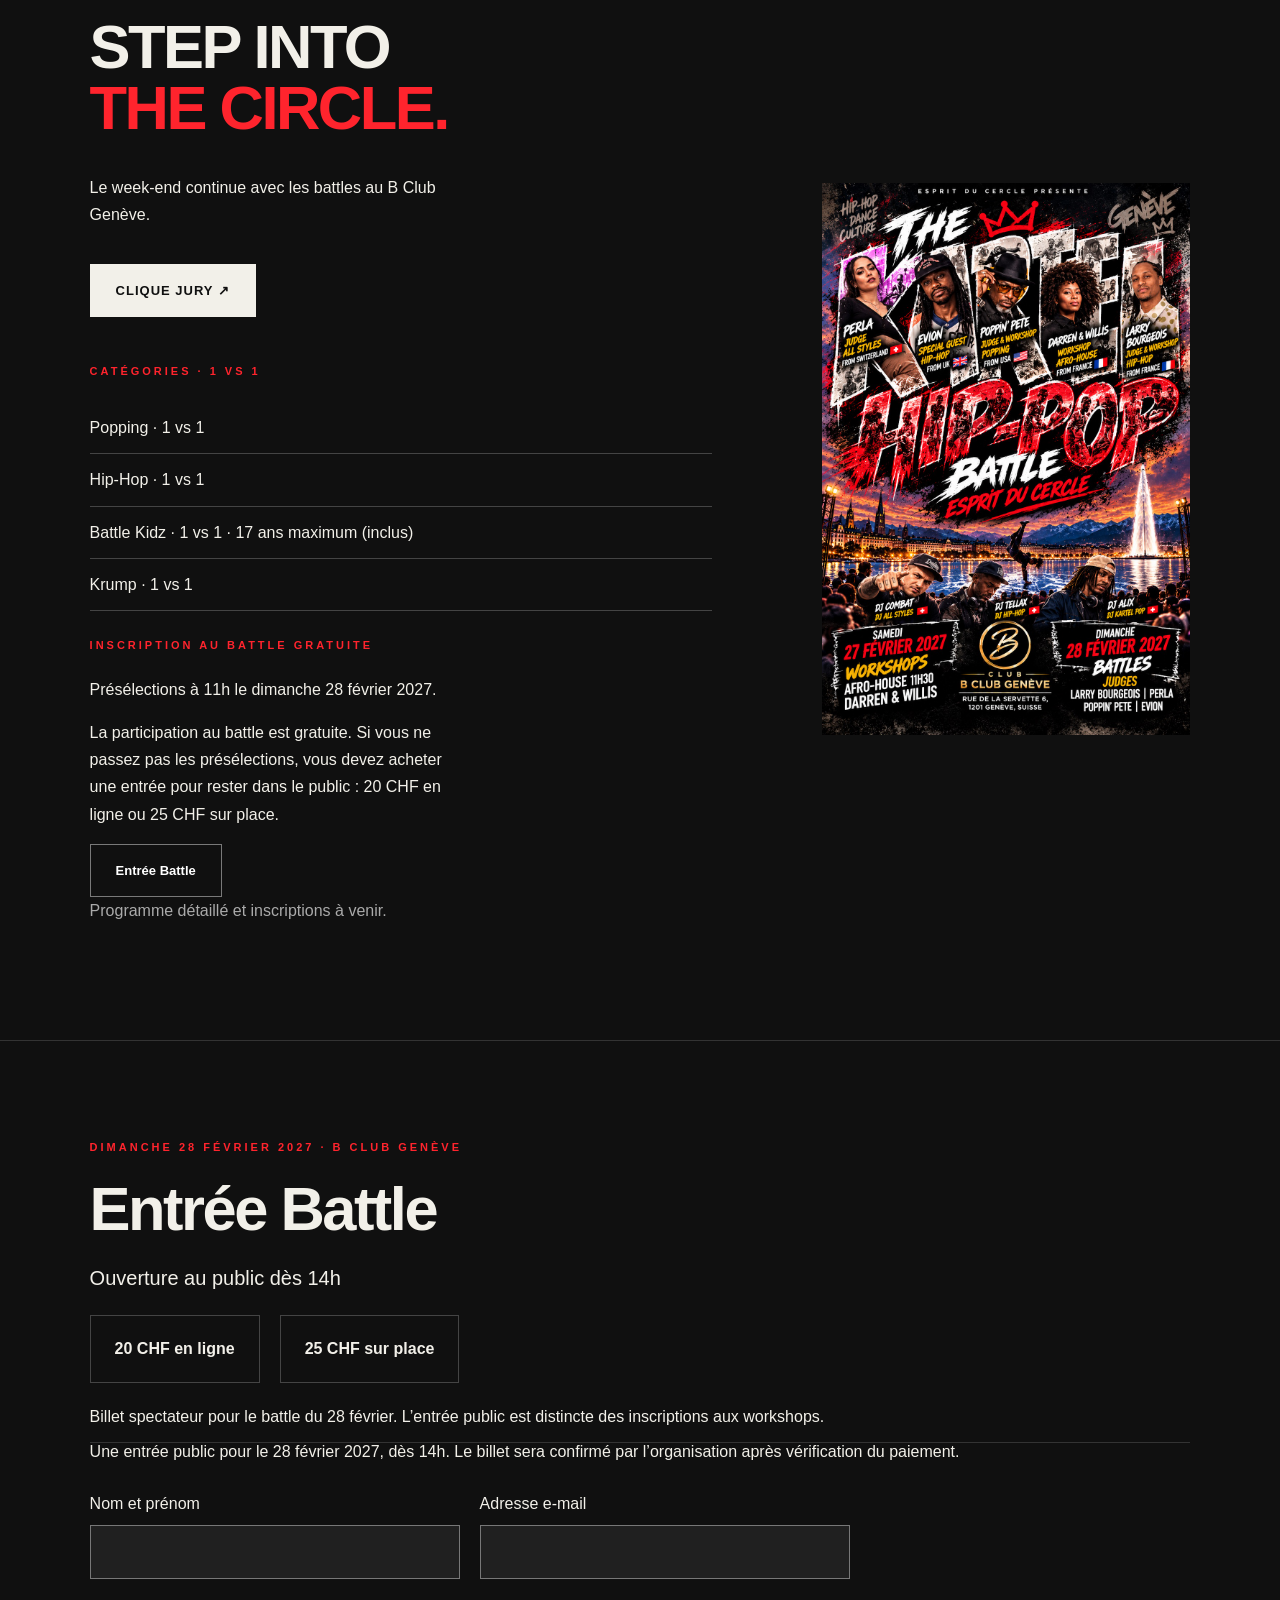
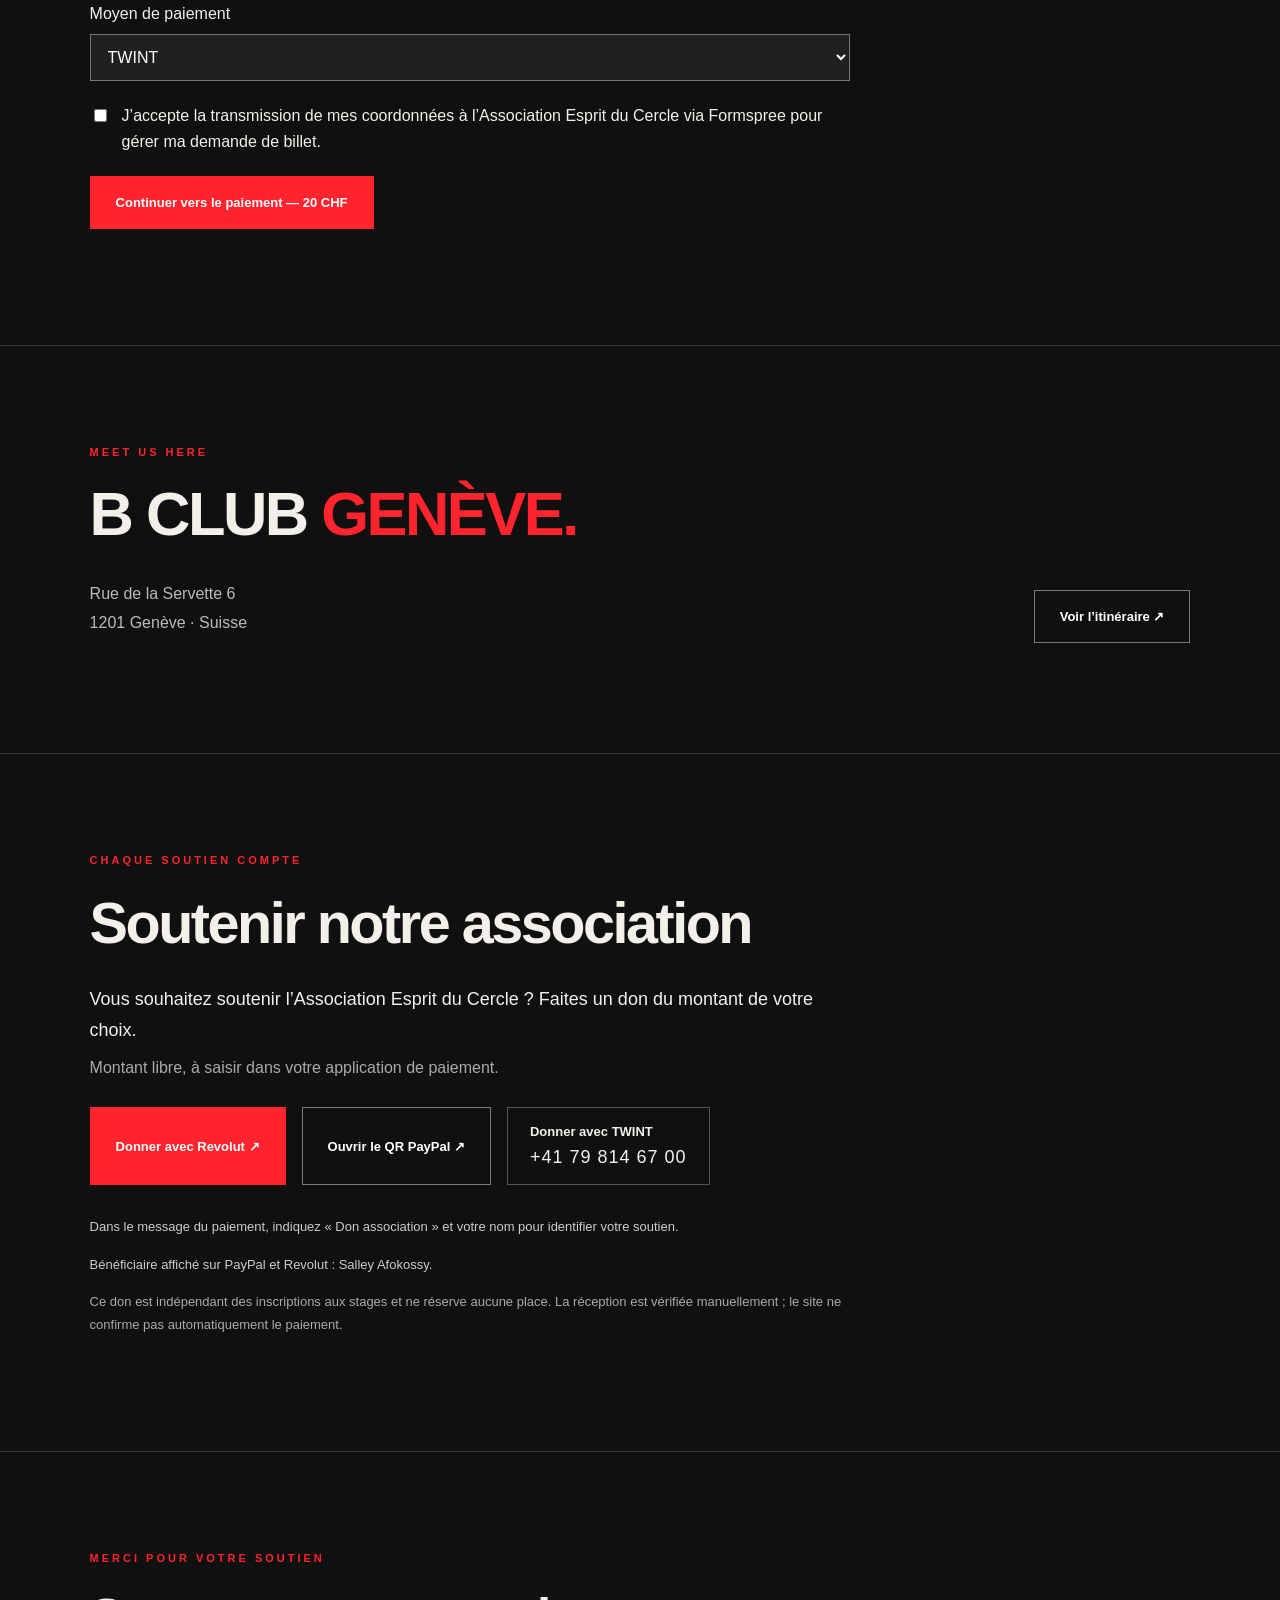
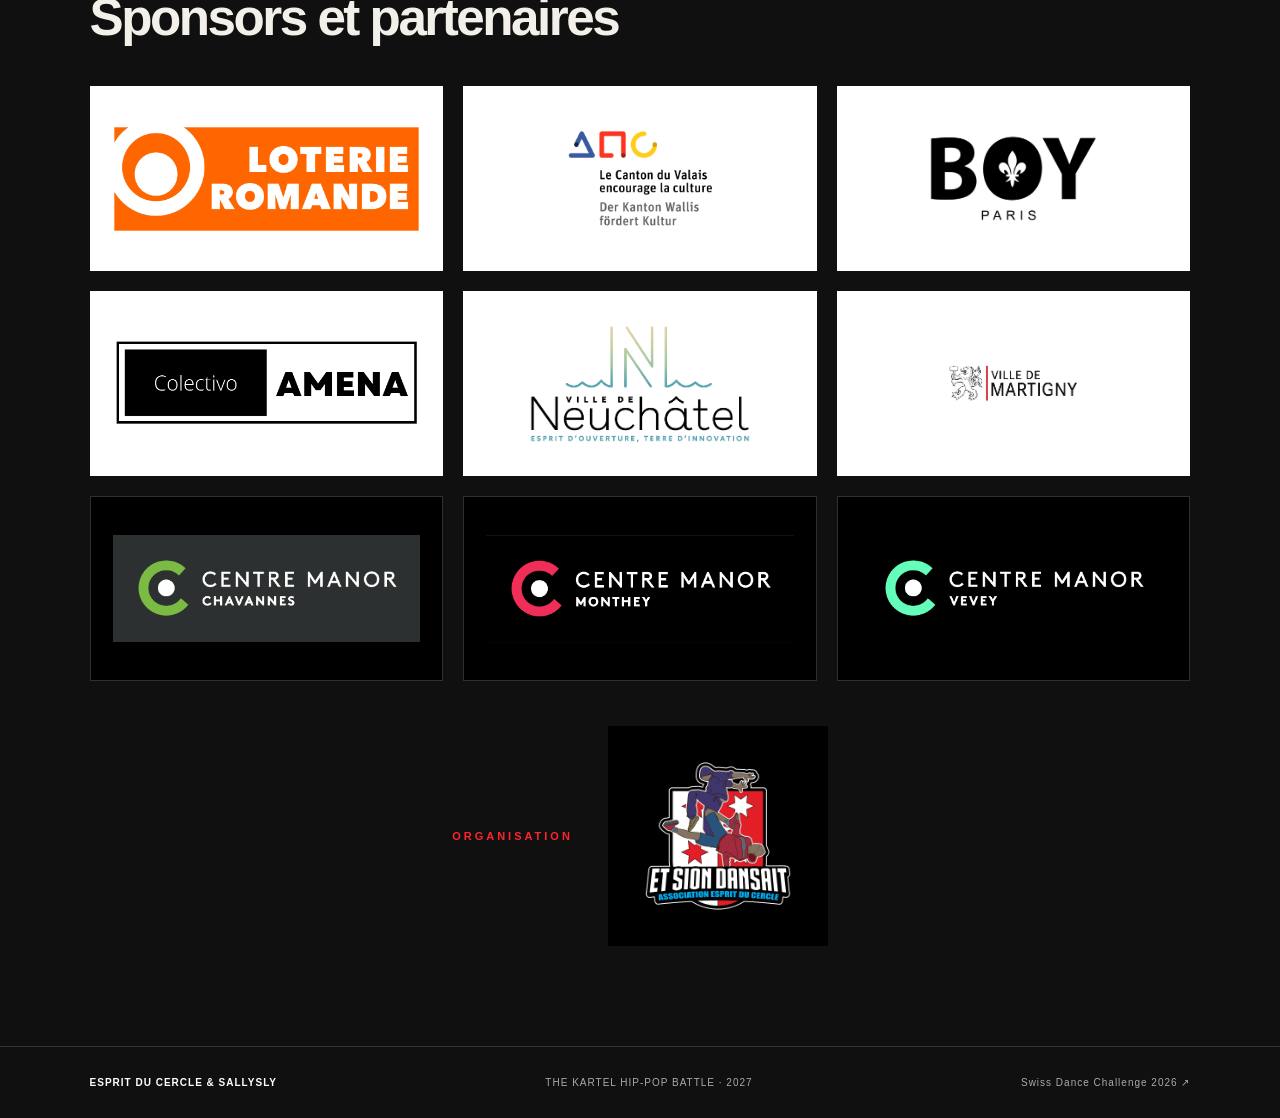
==== commit 09564d9f: "Add dedicated multilingual jury and guests page with supplied Perla Evion and Chams portraits" ====
--- a/kartel-hip-pop/index.html
+++ b/kartel-hip-pop/index.html
@@ -1,7 +1,7 @@
 <!doctype html>
 <html lang="fr"><head><base href="../"><meta charset="utf-8"><meta name="viewport" content="width=device-width, initial-scale=1"><meta name="description" content="The Kartel Hip-Pop Battle — 27 et 28 février 2027 au B Club Genève. Workshops avec Hoan, Poppin’ Pete, Darren & Willis et Larry Bourgeois."><meta name="theme-color" content="#101010"><title>The Kartel Hip-Pop Battle — Genève 2027</title><link rel="stylesheet" href="kartel.css"></head>
 <body><header><a class="brand" href="#accueil">THE KARTEL<span>HIP-POP BATTLE</span></a><nav aria-label="Navigation"><a href="#workshops">Workshops</a><a href="#battle">Battle</a><a href="#entree-battle" data-i="entryNav">Entrée Battle</a><a href="#lieu" data-i="venue">Le lieu</a></nav><label class="language"><span class="sr">Langue</span><select id="language" aria-label="Langue"><option value="fr">FR</option><option value="en">EN</option><option value="de">DE</option><option value="it">IT</option></select></label></header>
-<main><section class="hero" id="accueil"><video id="cover" autoplay muted loop playsinline poster="assets/kartel/cover.jpg" aria-label="Vidéo de danse de couverture"><source src="assets/kartel/cover.mp4" type="video/mp4"></video><div class="shade"></div><div class="hero-copy"><p class="eyebrow">BY ESPRIT DU CERCLE & SALLYSLY</p><p class="welcome">WELCOME TO</p><h1>THE KARTEL<br><em>HIP-POP</em> BATTLE</h1><p class="date" data-i="date">27–28 FÉVRIER 2027 · B CLUB GENÈVE</p><div class="actions"><a class="button" href="#inscriptions" data-i="reserve">Réserver mes stages ↗</a><a class="button outline" href="#battle" data-i="join">M’inscrire au battle ↗</a></div></div><div class="hero-bottom"><span>GENEVA, SWITZERLAND</span><button id="video-toggle" type="button" data-i="pause">Mettre la vidéo en pause</button><a href="#workshops" aria-label="Voir les workshops">↓</a></div></section>
+<main><section class="hero" id="accueil"><video id="cover" autoplay muted loop playsinline poster="assets/kartel/cover.jpg" aria-label="Vidéo de danse de couverture"><source src="assets/kartel/cover.mp4" type="video/mp4"></video><div class="shade"></div><div class="hero-copy"><p class="eyebrow">BY ESPRIT DU CERCLE & SALLYSLY</p><p class="welcome">WELCOME TO</p><h1>THE KARTEL<br><em>HIP-POP</em> BATTLE</h1><p class="date" data-i="date">27–28 FÉVRIER 2027 · B CLUB GENÈVE</p><div class="actions"><a class="button" href="#inscriptions" data-i="reserve">Réserver mes stages ↗</a><a class="button outline" href="#battle" data-i="join">M’inscrire au battle ↗</a><a class="button jury-cta" href="jury.html" data-i="juryLink">CLIQUE JURY ↗</a></div></div><div class="hero-bottom"><span>GENEVA, SWITZERLAND</span><button id="video-toggle" type="button" data-i="pause">Mettre la vidéo en pause</button><a href="#workshops" aria-label="Voir les workshops">↓</a></div></section>
 <div class="ticker" aria-hidden="true">POPPING / AFRO-HOUSE / HIP-HOP / GENEVA / 2027 /</div>
 <section class="section" id="workshops"><div class="section-heading"><div><p class="eyebrow" data-i="saturday">SAMEDI 27 FÉVRIER</p><h2>LEARN FROM<br><em>THE ARTISTS.</em></h2></div><p class="intro" data-i="intro">Quatre stages. Quatre univers.<br>Rendez-vous sur le dancefloor du B Club Genève.</p></div><div class="workshop-grid" id="cards"></div></section>
 <section class="section registration" id="inscriptions" aria-labelledby="registration-title">
@@ -19,5 +19,5 @@
 </form><p id="registration-status" role="status" aria-live="polite"></p>
 <div id="registration-payment" class="notice" hidden style="display:none"><div><strong data-r="payment">Paiement TWINT</strong><p data-r="payinfo">Envoie le montant indiqué au +41 79 814 67 00 et indique ton nom ainsi que la référence ci-dessous dans le message du paiement.</p><p><a id="revolut-payment-link" class="button" href="https://revolut.me/salleyxae5" target="_blank" rel="noopener" hidden>Revolut ↗</a><a id="paypal-payment-qr" href="assets/kartel/paypal-qr.jpeg" target="_blank" rel="noopener" hidden><img src="assets/kartel/paypal-qr.jpeg" alt="QR PayPal — Salley Afokossy" style="width:100%;max-width:280px;height:auto"></a></p><p><span data-r="total">Total</span> : <strong id="payment-amount"></strong></p><p><span data-r="ref">Référence</span> : <strong id="payment-reference"></strong></p><p data-r="note">Conserve cette référence. Aucun e-mail de confirmation automatique ni contrôle automatique du paiement n’est garanti par ce formulaire.</p></div></div>
 </section>
-<section class="battle section" id="battle"><div><p class="eyebrow" data-i="sunday">DIMANCHE 28 FÉVRIER</p><h2>STEP INTO<br><em>THE CIRCLE.</em></h2><p data-i="battleText">Le week-end continue avec les battles au B Club Genève.</p><div class="battle-categories" style="margin:28px 0"><p class="eyebrow" data-i="battleCategories">CATÉGORIES · 1 VS 1</p><ul style="list-style:none;padding:0;line-height:1.7"><li style="padding:12px 0;border-bottom:1px solid #444" data-i="battlePopping">Popping · 1 vs 1</li><li style="padding:12px 0;border-bottom:1px solid #444" data-i="battleHipHop">Hip-Hop · 1 vs 1</li><li style="padding:12px 0;border-bottom:1px solid #444" data-i="battleKidz">Battle Kidz · 1 vs 1 · 17 ans maximum (inclus)</li><li style="padding:12px 0;border-bottom:1px solid #444" data-i="battleKrump">Krump · 1 vs 1</li></ul></div><div class="battle-admission"><p class="eyebrow" data-i="battleFree">INSCRIPTION AU BATTLE GRATUITE</p><p data-i="battleSelection">Présélections à 11h le dimanche 28 février 2027.</p><p data-i="battleAccess">La participation au battle est gratuite. Si vous ne passez pas les présélections, vous devez acheter une entrée pour rester dans le public : 20 CHF en ligne ou 25 CHF sur place.</p><a class="button outline" href="#entree-battle" data-i="entryNav">Entrée Battle</a></div><p class="muted" data-i="battleSoon">Programme détaillé et inscriptions à venir.</p></div><a href="assets/kartel/affiche.jpg" target="_blank" rel="noopener" aria-label="Ouvrir l’affiche de l’événement"><img src="assets/kartel/affiche.jpg" loading="lazy" alt="Affiche The Kartel Hip-Pop Battle, Genève, 27 et 28 février 2027"></a></section>
+<section class="battle section" id="battle"><div><p class="eyebrow" data-i="sunday">DIMANCHE 28 FÉVRIER</p><h2>STEP INTO<br><em>THE CIRCLE.</em></h2><p data-i="battleText">Le week-end continue avec les battles au B Club Genève.</p><a class="button jury-cta" href="jury.html" data-i="juryLink">CLIQUE JURY ↗</a><div class="battle-categories" style="margin:28px 0"><p class="eyebrow" data-i="battleCategories">CATÉGORIES · 1 VS 1</p><ul style="list-style:none;padding:0;line-height:1.7"><li style="padding:12px 0;border-bottom:1px solid #444" data-i="battlePopping">Popping · 1 vs 1</li><li style="padding:12px 0;border-bottom:1px solid #444" data-i="battleHipHop">Hip-Hop · 1 vs 1</li><li style="padding:12px 0;border-bottom:1px solid #444" data-i="battleKidz">Battle Kidz · 1 vs 1 · 17 ans maximum (inclus)</li><li style="padding:12px 0;border-bottom:1px solid #444" data-i="battleKrump">Krump · 1 vs 1</li></ul></div><div class="battle-admission"><p class="eyebrow" data-i="battleFree">INSCRIPTION AU BATTLE GRATUITE</p><p data-i="battleSelection">Présélections à 11h le dimanche 28 février 2027.</p><p data-i="battleAccess">La participation au battle est gratuite. Si vous ne passez pas les présélections, vous devez acheter une entrée pour rester dans le public : 20 CHF en ligne ou 25 CHF sur place.</p><a class="button outline" href="#entree-battle" data-i="entryNav">Entrée Battle</a></div><p class="muted" data-i="battleSoon">Programme détaillé et inscriptions à venir.</p></div><a href="assets/kartel/affiche.jpg" target="_blank" rel="noopener" aria-label="Ouvrir l’affiche de l’événement"><img src="assets/kartel/affiche.jpg" loading="lazy" alt="Affiche The Kartel Hip-Pop Battle, Genève, 27 et 28 février 2027"></a></section>
 <section class="section" id="entree-battle" aria-labelledby="entry-title" style="border-top:1px solid #333"><p class="eyebrow" data-i="entryDate">DIMANCHE 28 FÉVRIER 2027 · B CLUB GENÈVE</p><h2 id="entry-title" data-i="entryTitle">Entrée Battle</h2><div style="margin-top:28px;font-size:20px"><p data-i="entryPublic">Ouverture au public dès 14h</p></div><div style="display:flex;flex-wrap:wrap;gap:20px;margin:25px 0"><div class="notice" style="margin:0"><strong data-i="entryOnline">20 CHF en ligne</strong></div><div class="notice" style="margin:0"><strong data-i="entryDoor">25 CHF sur place</strong></div></div><p data-i="entryDescription">Billet spectateur pour le battle du 28 février. L’entrée public est distincte des inscriptions aux workshops.</p><div class="registration"><p data-i="ticketInfo">Une entrée public pour le 28 février 2027, dès 14h. Le billet sera confirmé par l’organisation après vérification du paiement.</p><form id="ticket-form" action="https://formspree.io/f/xojnbbkr" method="POST"><input name="_gotcha" hidden tabindex="-1" autocomplete="off"><div class="registration-fields"><label><span data-i="ticketName">Nom et prénom</span><input name="name" autocomplete="name" maxlength="120" required></label><label><span data-i="ticketEmail">Adresse e-mail</span><input name="email" type="email" autocomplete="email" maxlength="254" required></label></div><label><span data-i="ticketMethod">Moyen de paiement</span><select name="payment_method"><option>TWINT</option><option>PayPal</option><option>Revolut</option></select></label><label class="registration-choice"><input name="consent" type="checkbox" value="yes" required><span data-i="ticketConsent">J’accepte la transmission de mes coordonnées à l’Association Esprit du Cercle via Formspree pour gérer ma demande de billet.</span></label><button class="button" type="submit" data-i="ticketSubmit">Continuer vers le paiement — 20 CHF</button></form><p id="ticket-status" role="status" aria-live="polite"></p><div id="ticket-payment" hidden><p data-i="ticketReference">Indique ton nom et la référence ci-dessous dans le paiement. Montant : 20 CHF.</p><p><strong id="ticket-reference"></strong></p><p id="ticket-twint">TWINT : +41 79 814 67 00</p><a id="ticket-revolut" class="button" href="https://revolut.me/salleyxae5" target="_blank" rel="noopener" data-i="ticketOpen">Ouvrir le paiement</a><a id="ticket-paypal" class="button outline" href="assets/kartel/paypal-qr.jpeg" target="_blank" rel="noopener" data-i="ticketQR">Ouvrir le QR PayPal</a></div></div></section><section class="section venue" id="lieu"><p class="eyebrow">MEET US HERE</p><h2>B CLUB <em>GENÈVE.</em></h2><div class="venue-row"><p>Rue de la Servette 6<br>1201 Genève · Suisse</p><a class="button outline" href="https://www.google.com/maps/search/?api=1&query=B+Club+Rue+de+la+Servette+6+Gen%C3%A8ve" target="_blank" rel="noopener" data-i="map">Voir l’itinéraire ↗</a></div></section><section class="section donation-section" id="soutenir" aria-labelledby="donation-heading"><p class="eyebrow" data-i="donationEyebrow">CHAQUE SOUTIEN COMPTE</p><h2 id="donation-heading" data-i="donationTitle">Soutenir notre association</h2><p class="donation-intro" data-i="donationIntro">Vous souhaitez soutenir l’Association Esprit du Cercle ? Faites un don du montant de votre choix.</p><p class="muted" data-i="donationFree">Montant libre, à saisir dans votre application de paiement.</p><div class="donation-methods"><a class="button" href="https://revolut.me/salleyxae5" target="_blank" rel="noopener" data-i="donationRevolut">Donner avec Revolut ↗</a><a class="button outline" href="assets/kartel/paypal-qr.jpeg" target="_blank" rel="noopener" data-i="donationPayPal">Ouvrir le QR PayPal ↗</a><div class="donation-twint"><strong data-i="donationTwint">Donner avec TWINT</strong><span>+41 79 814 67 00</span></div></div><div class="donation-details"><p data-i="donationReference">Dans le message du paiement, indiquez « Don association » et votre nom pour identifier votre soutien.</p><p data-i="donationRecipient">Bénéficiaire affiché sur PayPal et Revolut : Salley Afokossy.</p><p class="muted" data-i="donationNote">Ce don est indépendant des inscriptions aux stages et ne réserve aucune place. La réception est vérifiée manuellement ; le site ne confirme pas automatiquement le paiement.</p></div></section><section class="section sponsor-section" id="sponsors" aria-labelledby="sponsor-heading"><p class="eyebrow" data-i="sponsorThanks">MERCI POUR VOTRE SOUTIEN</p><h2 id="sponsor-heading" data-i="sponsorTitle">Sponsors et partenaires</h2><div class="sponsor-grid"><div class="sponsor-logo "><img src="assets/sponsors/loterie-romande.jpg" alt="Loterie Romande" loading="lazy" decoding="async"></div><div class="sponsor-logo "><img src="assets/sponsors/culture-valais.png" alt="Le Canton du Valais encourage la culture" loading="lazy" decoding="async"></div><div class="sponsor-logo "><img src="assets/sponsors/boy-paris.jpg" alt="BOY Paris" loading="lazy" decoding="async"></div><div class="sponsor-logo "><img src="assets/sponsors/amena.png" alt="Colectivo AMENA" loading="lazy" decoding="async"></div><div class="sponsor-logo "><img src="assets/sponsors/neuchatel.png" alt="Ville de Neuchâtel" loading="lazy" decoding="async"></div><div class="sponsor-logo "><img src="assets/sponsors/martigny.png" alt="Ville de Martigny" loading="lazy" decoding="async"></div><div class="sponsor-logo dark"><img src="assets/sponsors/manor-chavannes.jpg" alt="Centre Manor Chavannes" loading="lazy" decoding="async"></div><div class="sponsor-logo dark"><img src="assets/sponsors/manor-monthey.jpg" alt="Centre Manor Monthey" loading="lazy" decoding="async"></div><div class="sponsor-logo dark"><img src="assets/sponsors/manor-vevey.jpg" alt="Centre Manor Vevey" loading="lazy" decoding="async"></div></div><div class="sponsor-organizer"><p class="eyebrow" data-i="organizerLabel">ORGANISATION</p><img src="assets/sponsors/esprit-du-cercle.png" alt="Association Esprit du Cercle — Et Sion Dansait" loading="lazy" decoding="async" width="220" height="220"></div></section></main><footer><strong>ESPRIT DU CERCLE & SALLYSLY</strong><span>THE KARTEL HIP-POP BATTLE · 2027</span><a href="swiss-dance-2026.html">Swiss Dance Challenge 2026 ↗</a></footer><script src="kartel.js"></script></body></html>
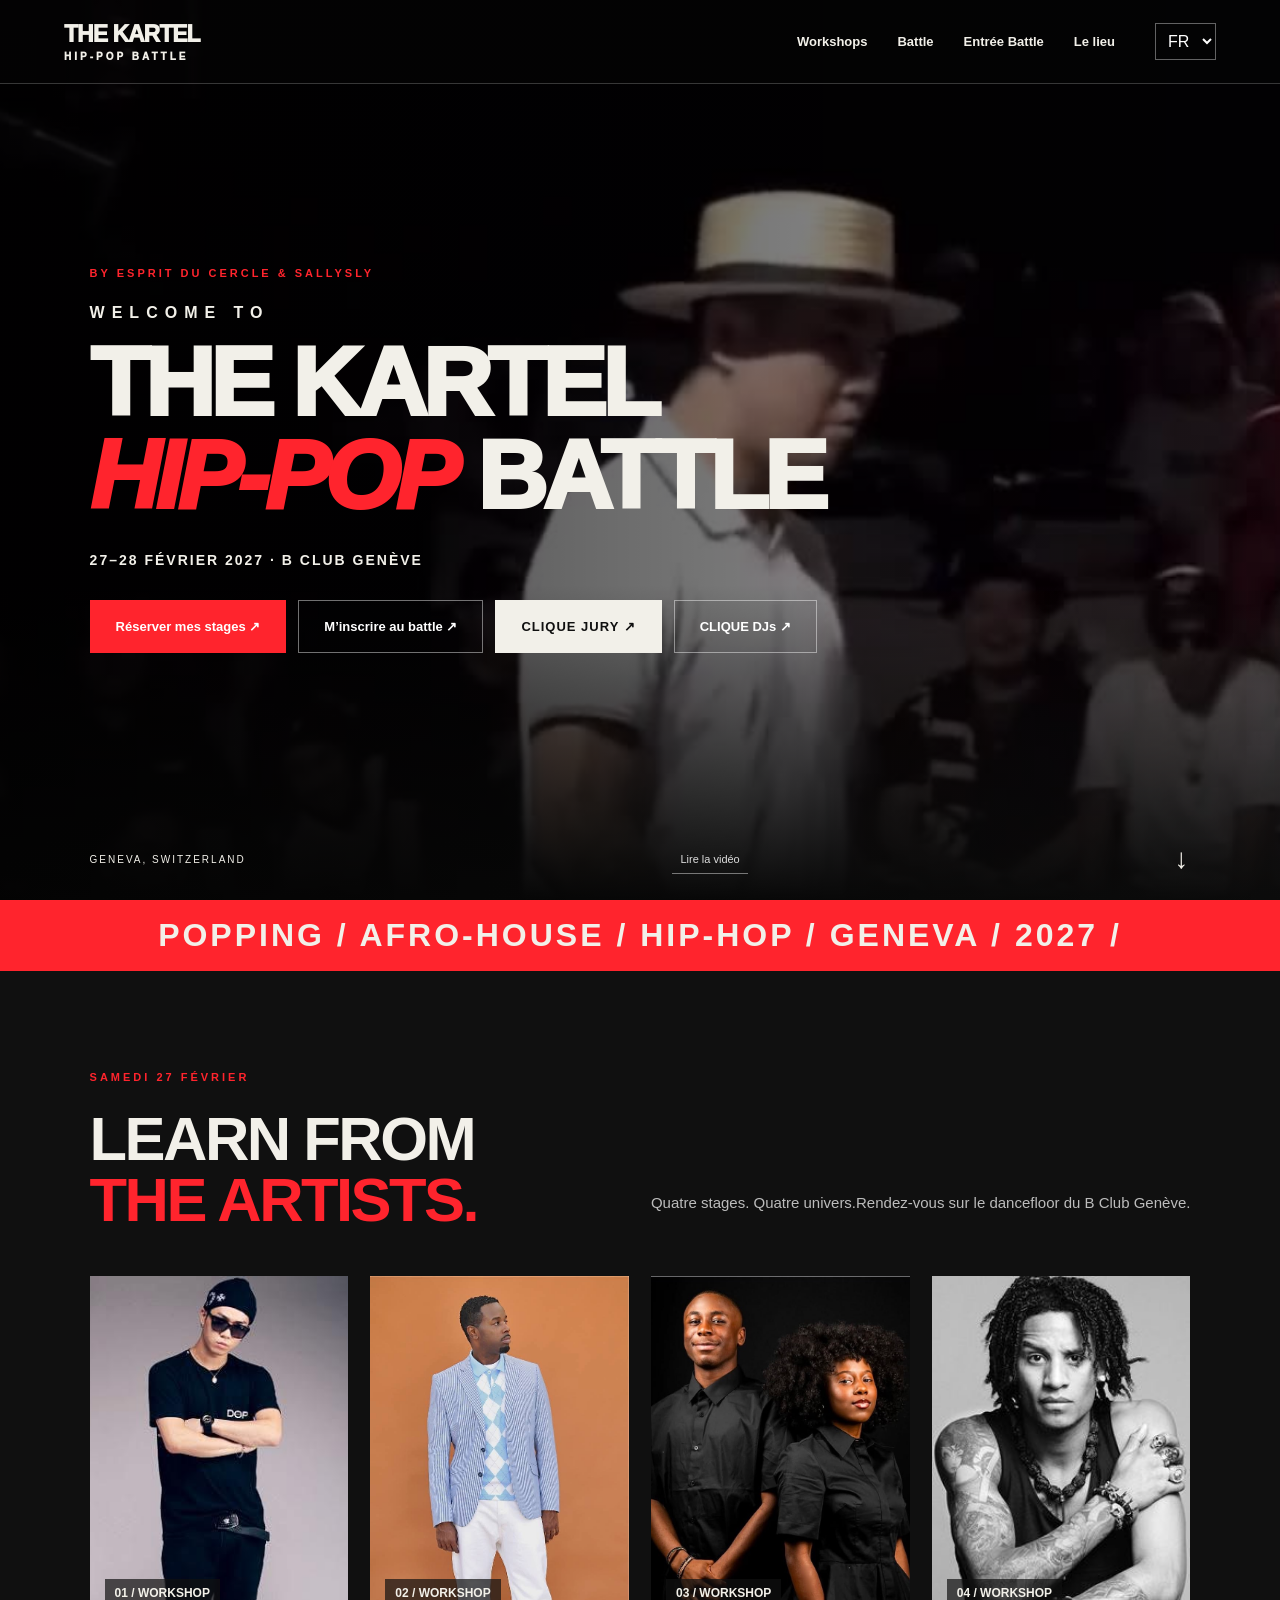
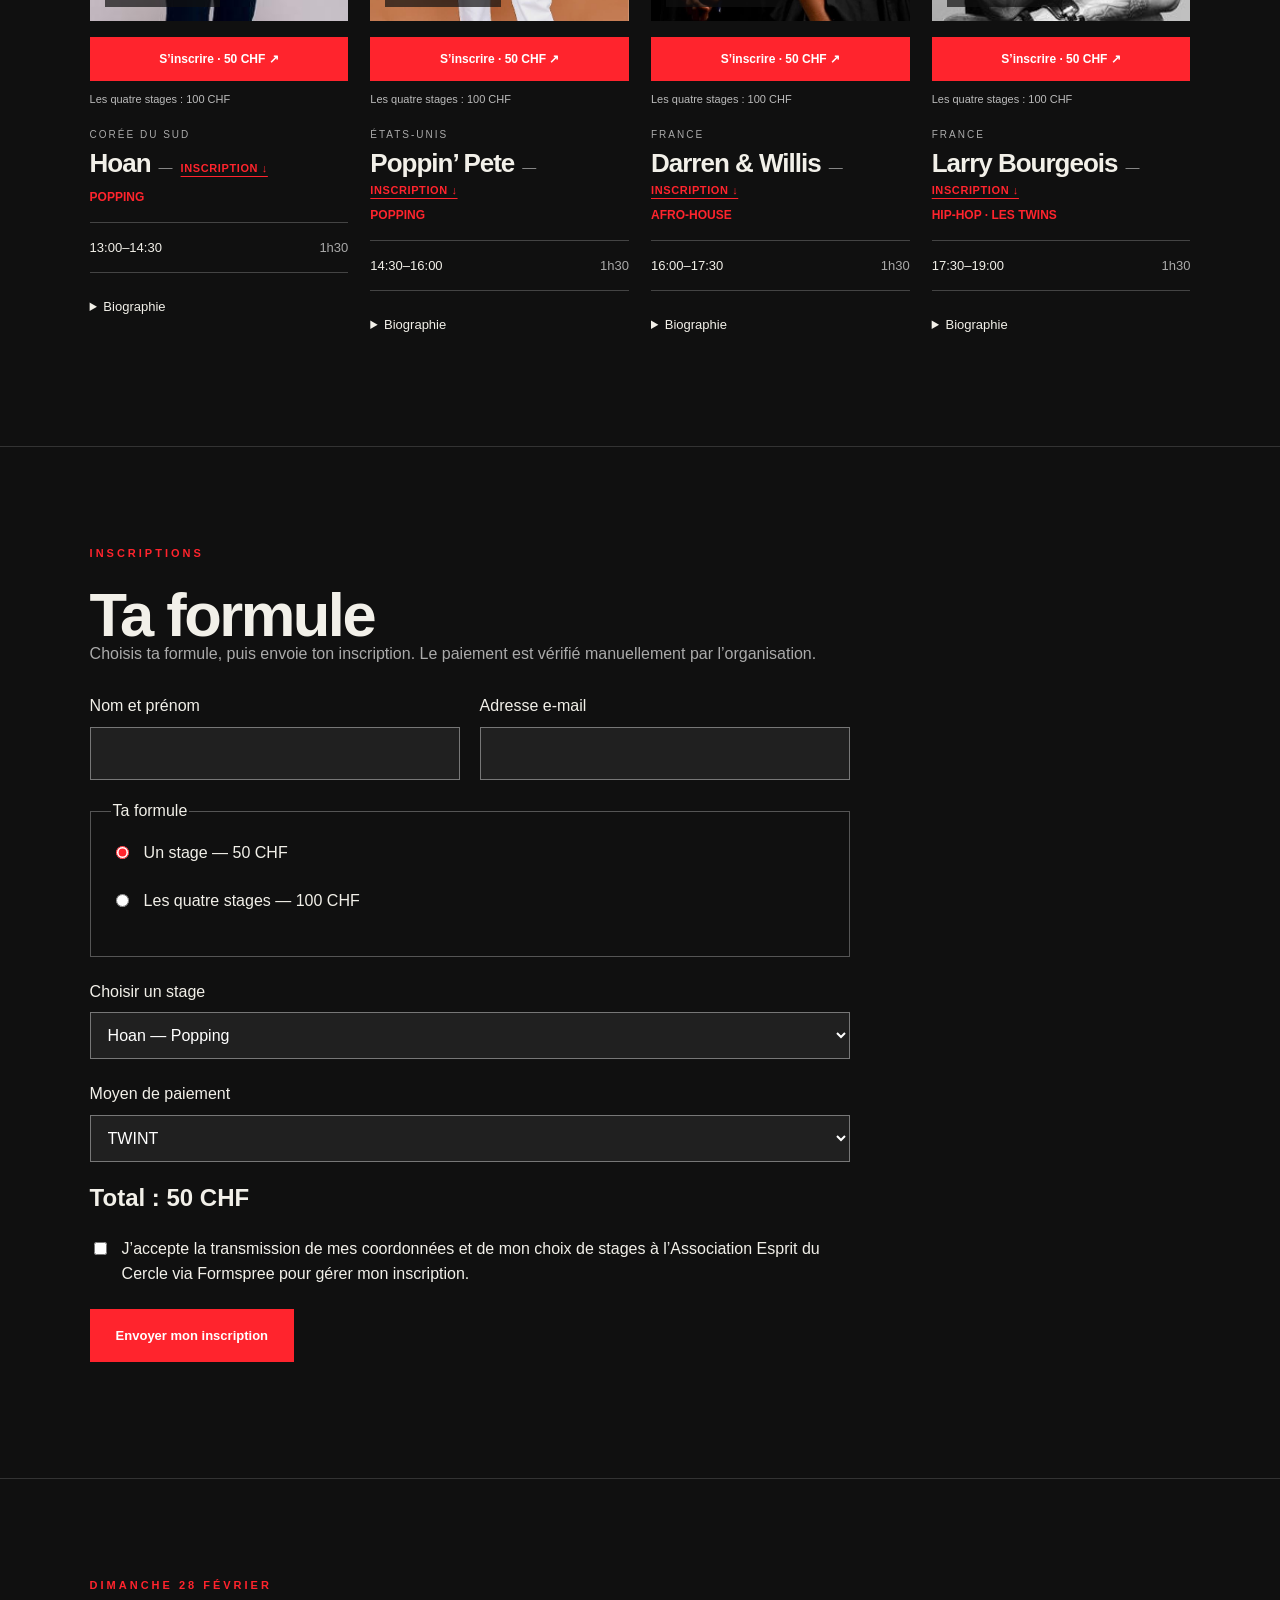
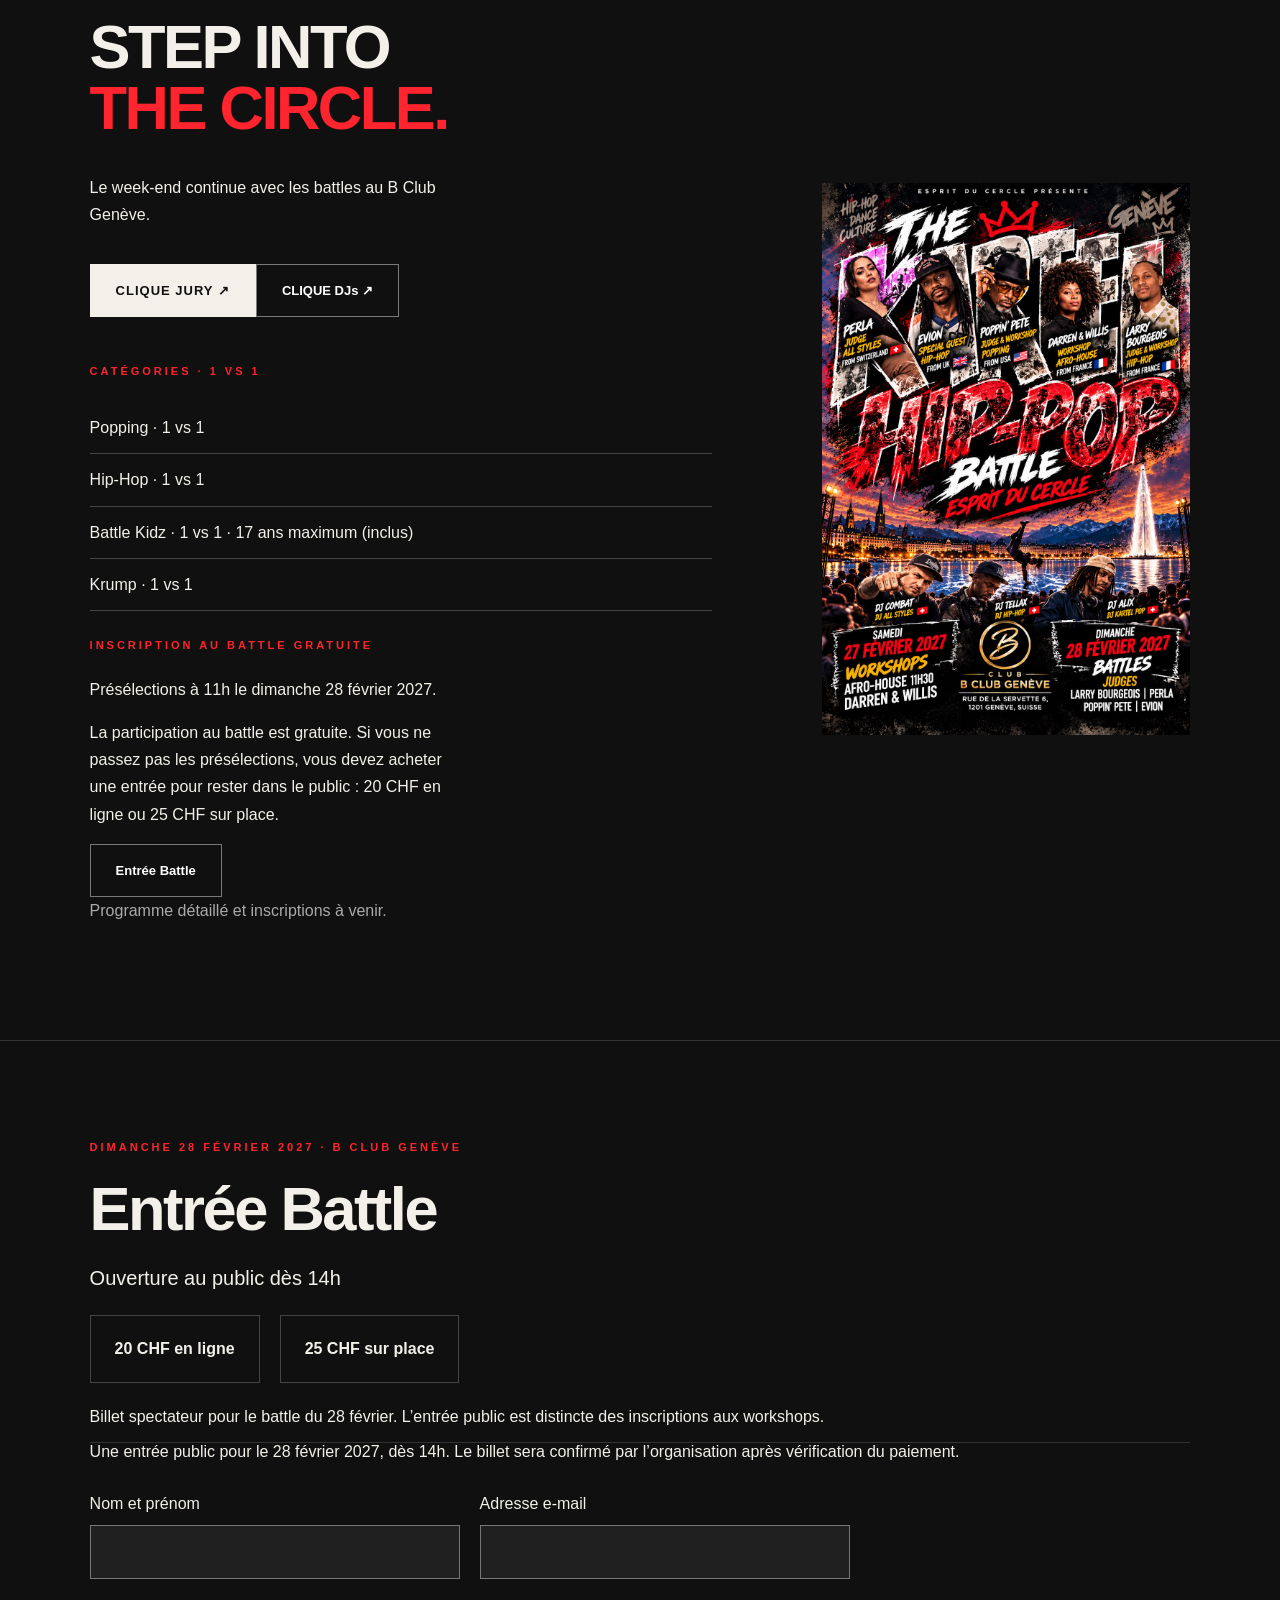
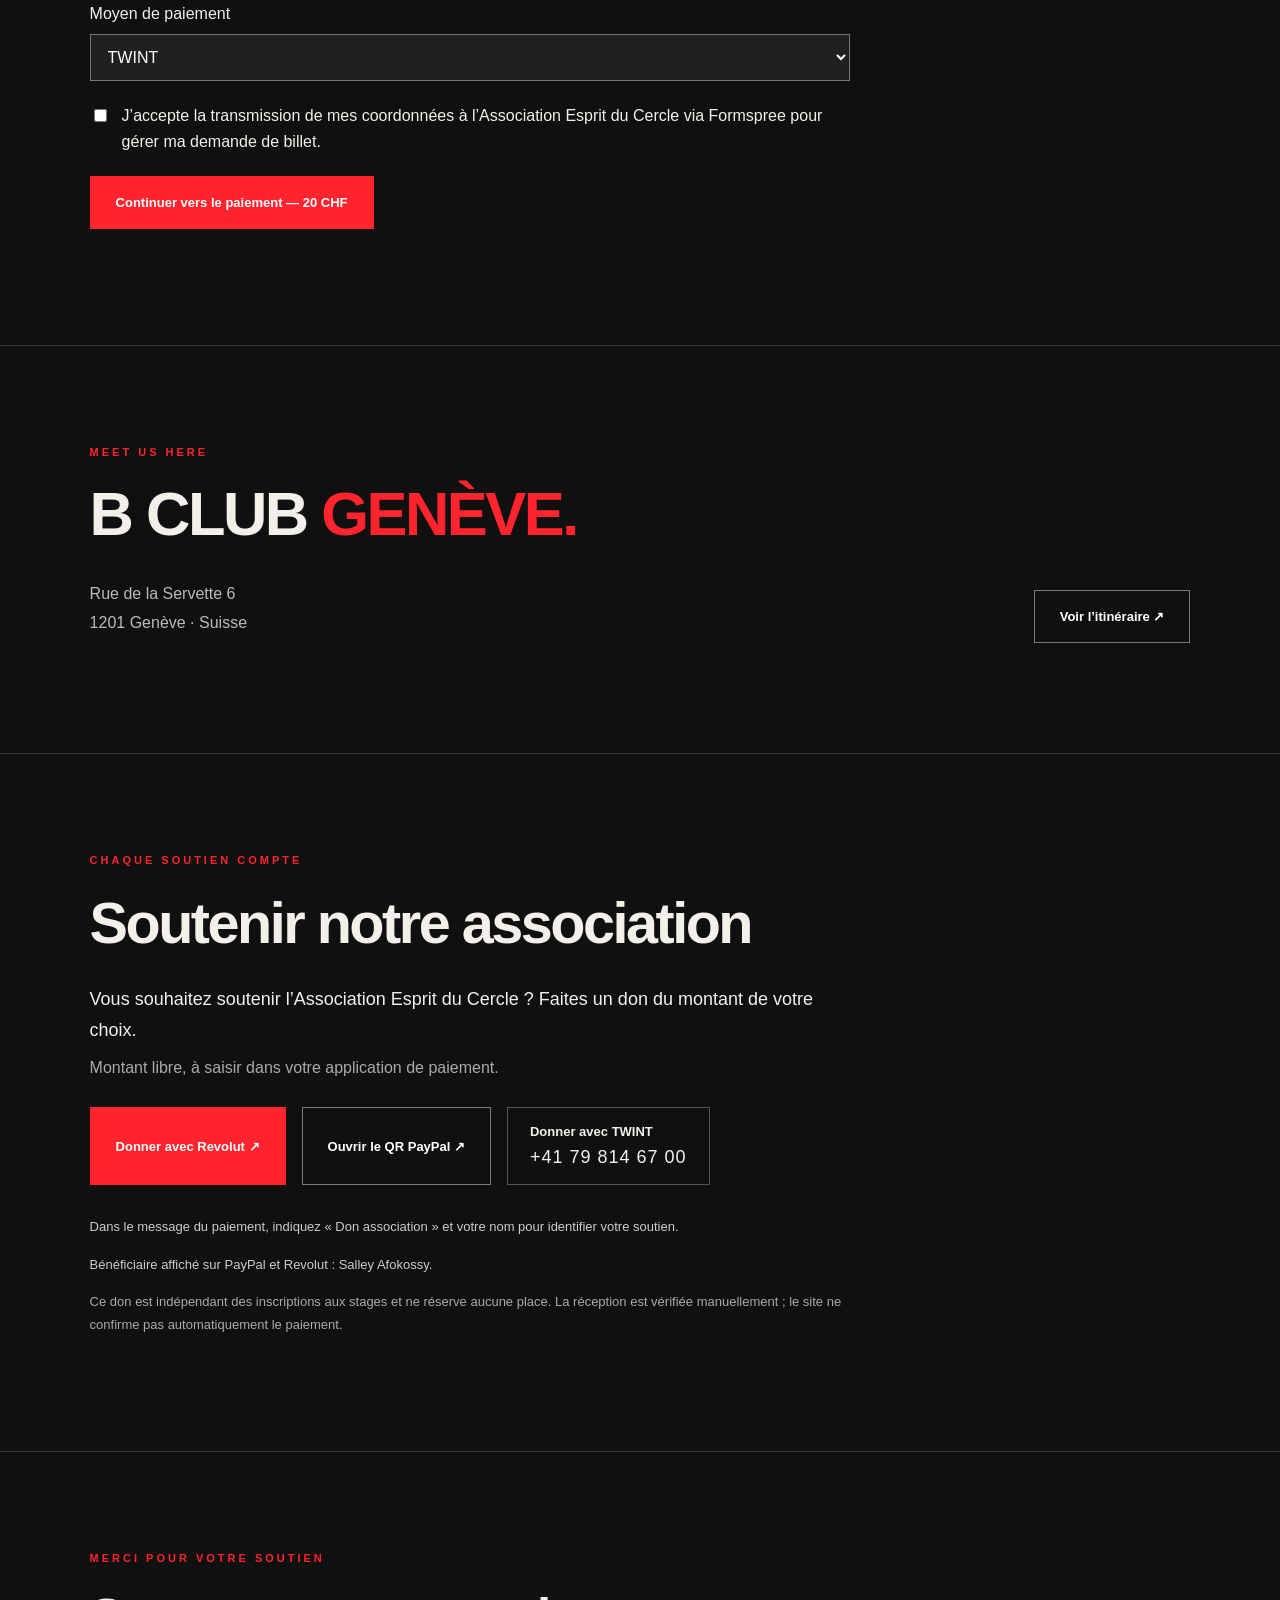
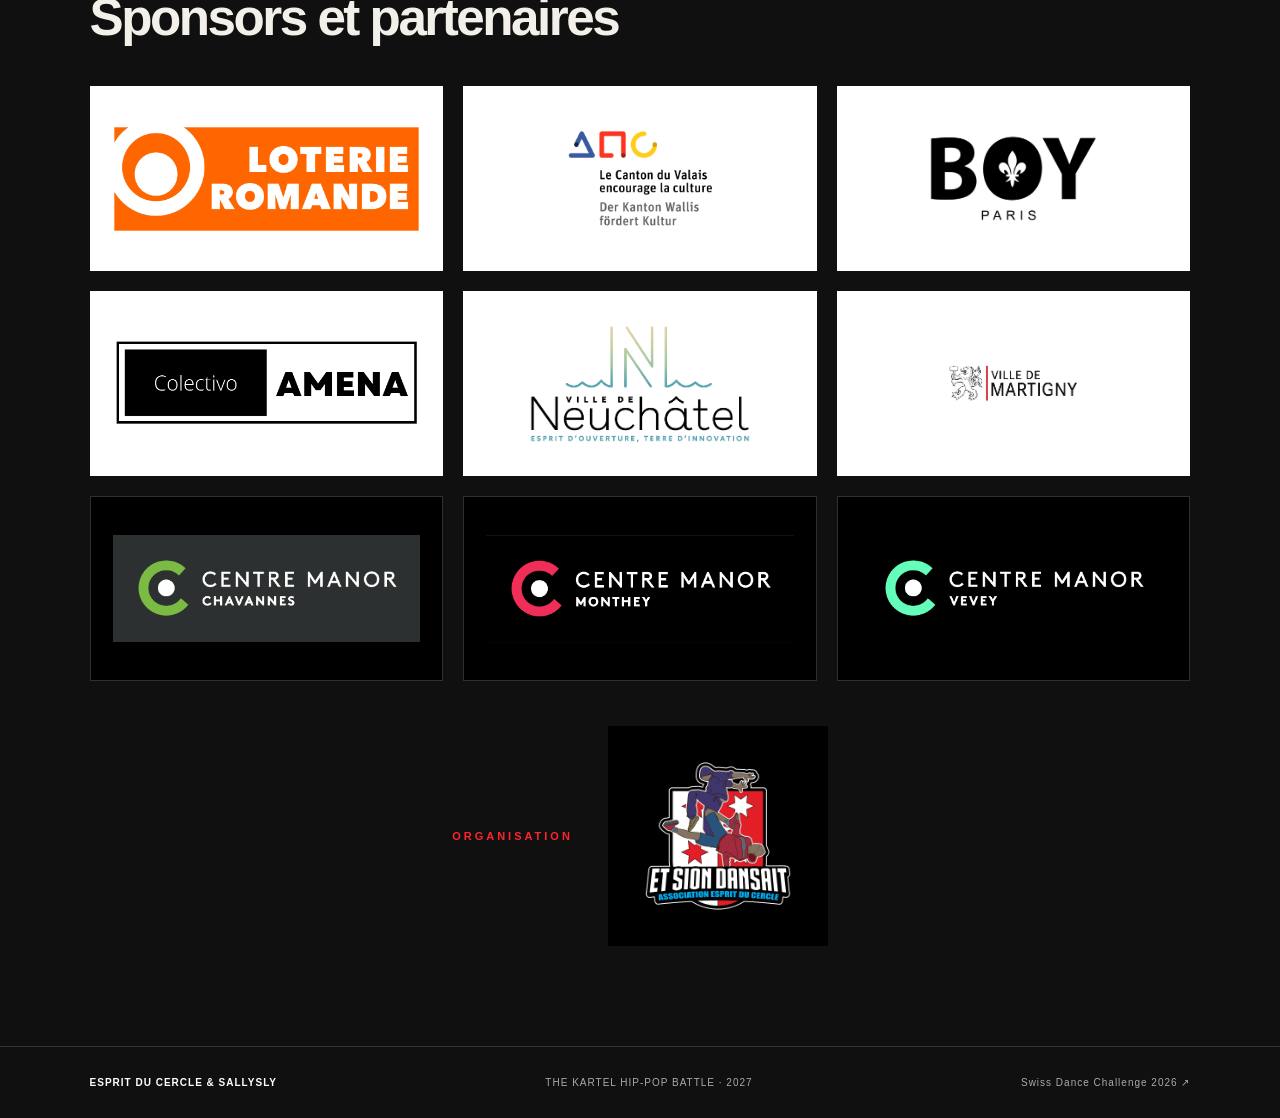
==== commit f86a9df5: "Add multilingual DJs page with Alix Combat and Tellax and prominent home links" ====
--- a/kartel-hip-pop/index.html
+++ b/kartel-hip-pop/index.html
@@ -1,7 +1,7 @@
 <!doctype html>
 <html lang="fr"><head><base href="../"><meta charset="utf-8"><meta name="viewport" content="width=device-width, initial-scale=1"><meta name="description" content="The Kartel Hip-Pop Battle — 27 et 28 février 2027 au B Club Genève. Workshops avec Hoan, Poppin’ Pete, Darren & Willis et Larry Bourgeois."><meta name="theme-color" content="#101010"><title>The Kartel Hip-Pop Battle — Genève 2027</title><link rel="stylesheet" href="kartel.css"></head>
 <body><header><a class="brand" href="#accueil">THE KARTEL<span>HIP-POP BATTLE</span></a><nav aria-label="Navigation"><a href="#workshops">Workshops</a><a href="#battle">Battle</a><a href="#entree-battle" data-i="entryNav">Entrée Battle</a><a href="#lieu" data-i="venue">Le lieu</a></nav><label class="language"><span class="sr">Langue</span><select id="language" aria-label="Langue"><option value="fr">FR</option><option value="en">EN</option><option value="de">DE</option><option value="it">IT</option></select></label></header>
-<main><section class="hero" id="accueil"><video id="cover" autoplay muted loop playsinline poster="assets/kartel/cover.jpg" aria-label="Vidéo de danse de couverture"><source src="assets/kartel/cover.mp4" type="video/mp4"></video><div class="shade"></div><div class="hero-copy"><p class="eyebrow">BY ESPRIT DU CERCLE & SALLYSLY</p><p class="welcome">WELCOME TO</p><h1>THE KARTEL<br><em>HIP-POP</em> BATTLE</h1><p class="date" data-i="date">27–28 FÉVRIER 2027 · B CLUB GENÈVE</p><div class="actions"><a class="button" href="#inscriptions" data-i="reserve">Réserver mes stages ↗</a><a class="button outline" href="#battle" data-i="join">M’inscrire au battle ↗</a><a class="button jury-cta" href="jury.html" data-i="juryLink">CLIQUE JURY ↗</a></div></div><div class="hero-bottom"><span>GENEVA, SWITZERLAND</span><button id="video-toggle" type="button" data-i="pause">Mettre la vidéo en pause</button><a href="#workshops" aria-label="Voir les workshops">↓</a></div></section>
+<main><section class="hero" id="accueil"><video id="cover" autoplay muted loop playsinline poster="assets/kartel/cover.jpg" aria-label="Vidéo de danse de couverture"><source src="assets/kartel/cover.mp4" type="video/mp4"></video><div class="shade"></div><div class="hero-copy"><p class="eyebrow">BY ESPRIT DU CERCLE & SALLYSLY</p><p class="welcome">WELCOME TO</p><h1>THE KARTEL<br><em>HIP-POP</em> BATTLE</h1><p class="date" data-i="date">27–28 FÉVRIER 2027 · B CLUB GENÈVE</p><div class="actions"><a class="button" href="#inscriptions" data-i="reserve">Réserver mes stages ↗</a><a class="button outline" href="#battle" data-i="join">M’inscrire au battle ↗</a><a class="button jury-cta" href="jury.html" data-i="juryLink">CLIQUE JURY ↗</a><a class="button outline" href="djs.html" data-i="djLink">CLIQUE DJs ↗</a></div></div><div class="hero-bottom"><span>GENEVA, SWITZERLAND</span><button id="video-toggle" type="button" data-i="pause">Mettre la vidéo en pause</button><a href="#workshops" aria-label="Voir les workshops">↓</a></div></section>
 <div class="ticker" aria-hidden="true">POPPING / AFRO-HOUSE / HIP-HOP / GENEVA / 2027 /</div>
 <section class="section" id="workshops"><div class="section-heading"><div><p class="eyebrow" data-i="saturday">SAMEDI 27 FÉVRIER</p><h2>LEARN FROM<br><em>THE ARTISTS.</em></h2></div><p class="intro" data-i="intro">Quatre stages. Quatre univers.<br>Rendez-vous sur le dancefloor du B Club Genève.</p></div><div class="workshop-grid" id="cards"></div></section>
 <section class="section registration" id="inscriptions" aria-labelledby="registration-title">
@@ -19,5 +19,5 @@
 </form><p id="registration-status" role="status" aria-live="polite"></p>
 <div id="registration-payment" class="notice" hidden style="display:none"><div><strong data-r="payment">Paiement TWINT</strong><p data-r="payinfo">Envoie le montant indiqué au +41 79 814 67 00 et indique ton nom ainsi que la référence ci-dessous dans le message du paiement.</p><p><a id="revolut-payment-link" class="button" href="https://revolut.me/salleyxae5" target="_blank" rel="noopener" hidden>Revolut ↗</a><a id="paypal-payment-qr" href="assets/kartel/paypal-qr.jpeg" target="_blank" rel="noopener" hidden><img src="assets/kartel/paypal-qr.jpeg" alt="QR PayPal — Salley Afokossy" style="width:100%;max-width:280px;height:auto"></a></p><p><span data-r="total">Total</span> : <strong id="payment-amount"></strong></p><p><span data-r="ref">Référence</span> : <strong id="payment-reference"></strong></p><p data-r="note">Conserve cette référence. Aucun e-mail de confirmation automatique ni contrôle automatique du paiement n’est garanti par ce formulaire.</p></div></div>
 </section>
-<section class="battle section" id="battle"><div><p class="eyebrow" data-i="sunday">DIMANCHE 28 FÉVRIER</p><h2>STEP INTO<br><em>THE CIRCLE.</em></h2><p data-i="battleText">Le week-end continue avec les battles au B Club Genève.</p><a class="button jury-cta" href="jury.html" data-i="juryLink">CLIQUE JURY ↗</a><div class="battle-categories" style="margin:28px 0"><p class="eyebrow" data-i="battleCategories">CATÉGORIES · 1 VS 1</p><ul style="list-style:none;padding:0;line-height:1.7"><li style="padding:12px 0;border-bottom:1px solid #444" data-i="battlePopping">Popping · 1 vs 1</li><li style="padding:12px 0;border-bottom:1px solid #444" data-i="battleHipHop">Hip-Hop · 1 vs 1</li><li style="padding:12px 0;border-bottom:1px solid #444" data-i="battleKidz">Battle Kidz · 1 vs 1 · 17 ans maximum (inclus)</li><li style="padding:12px 0;border-bottom:1px solid #444" data-i="battleKrump">Krump · 1 vs 1</li></ul></div><div class="battle-admission"><p class="eyebrow" data-i="battleFree">INSCRIPTION AU BATTLE GRATUITE</p><p data-i="battleSelection">Présélections à 11h le dimanche 28 février 2027.</p><p data-i="battleAccess">La participation au battle est gratuite. Si vous ne passez pas les présélections, vous devez acheter une entrée pour rester dans le public : 20 CHF en ligne ou 25 CHF sur place.</p><a class="button outline" href="#entree-battle" data-i="entryNav">Entrée Battle</a></div><p class="muted" data-i="battleSoon">Programme détaillé et inscriptions à venir.</p></div><a href="assets/kartel/affiche.jpg" target="_blank" rel="noopener" aria-label="Ouvrir l’affiche de l’événement"><img src="assets/kartel/affiche.jpg" loading="lazy" alt="Affiche The Kartel Hip-Pop Battle, Genève, 27 et 28 février 2027"></a></section>
+<section class="battle section" id="battle"><div><p class="eyebrow" data-i="sunday">DIMANCHE 28 FÉVRIER</p><h2>STEP INTO<br><em>THE CIRCLE.</em></h2><p data-i="battleText">Le week-end continue avec les battles au B Club Genève.</p><a class="button jury-cta" href="jury.html" data-i="juryLink">CLIQUE JURY ↗</a><a class="button outline" href="djs.html" data-i="djLink">CLIQUE DJs ↗</a><div class="battle-categories" style="margin:28px 0"><p class="eyebrow" data-i="battleCategories">CATÉGORIES · 1 VS 1</p><ul style="list-style:none;padding:0;line-height:1.7"><li style="padding:12px 0;border-bottom:1px solid #444" data-i="battlePopping">Popping · 1 vs 1</li><li style="padding:12px 0;border-bottom:1px solid #444" data-i="battleHipHop">Hip-Hop · 1 vs 1</li><li style="padding:12px 0;border-bottom:1px solid #444" data-i="battleKidz">Battle Kidz · 1 vs 1 · 17 ans maximum (inclus)</li><li style="padding:12px 0;border-bottom:1px solid #444" data-i="battleKrump">Krump · 1 vs 1</li></ul></div><div class="battle-admission"><p class="eyebrow" data-i="battleFree">INSCRIPTION AU BATTLE GRATUITE</p><p data-i="battleSelection">Présélections à 11h le dimanche 28 février 2027.</p><p data-i="battleAccess">La participation au battle est gratuite. Si vous ne passez pas les présélections, vous devez acheter une entrée pour rester dans le public : 20 CHF en ligne ou 25 CHF sur place.</p><a class="button outline" href="#entree-battle" data-i="entryNav">Entrée Battle</a></div><p class="muted" data-i="battleSoon">Programme détaillé et inscriptions à venir.</p></div><a href="assets/kartel/affiche.jpg" target="_blank" rel="noopener" aria-label="Ouvrir l’affiche de l’événement"><img src="assets/kartel/affiche.jpg" loading="lazy" alt="Affiche The Kartel Hip-Pop Battle, Genève, 27 et 28 février 2027"></a></section>
 <section class="section" id="entree-battle" aria-labelledby="entry-title" style="border-top:1px solid #333"><p class="eyebrow" data-i="entryDate">DIMANCHE 28 FÉVRIER 2027 · B CLUB GENÈVE</p><h2 id="entry-title" data-i="entryTitle">Entrée Battle</h2><div style="margin-top:28px;font-size:20px"><p data-i="entryPublic">Ouverture au public dès 14h</p></div><div style="display:flex;flex-wrap:wrap;gap:20px;margin:25px 0"><div class="notice" style="margin:0"><strong data-i="entryOnline">20 CHF en ligne</strong></div><div class="notice" style="margin:0"><strong data-i="entryDoor">25 CHF sur place</strong></div></div><p data-i="entryDescription">Billet spectateur pour le battle du 28 février. L’entrée public est distincte des inscriptions aux workshops.</p><div class="registration"><p data-i="ticketInfo">Une entrée public pour le 28 février 2027, dès 14h. Le billet sera confirmé par l’organisation après vérification du paiement.</p><form id="ticket-form" action="https://formspree.io/f/xojnbbkr" method="POST"><input name="_gotcha" hidden tabindex="-1" autocomplete="off"><div class="registration-fields"><label><span data-i="ticketName">Nom et prénom</span><input name="name" autocomplete="name" maxlength="120" required></label><label><span data-i="ticketEmail">Adresse e-mail</span><input name="email" type="email" autocomplete="email" maxlength="254" required></label></div><label><span data-i="ticketMethod">Moyen de paiement</span><select name="payment_method"><option>TWINT</option><option>PayPal</option><option>Revolut</option></select></label><label class="registration-choice"><input name="consent" type="checkbox" value="yes" required><span data-i="ticketConsent">J’accepte la transmission de mes coordonnées à l’Association Esprit du Cercle via Formspree pour gérer ma demande de billet.</span></label><button class="button" type="submit" data-i="ticketSubmit">Continuer vers le paiement — 20 CHF</button></form><p id="ticket-status" role="status" aria-live="polite"></p><div id="ticket-payment" hidden><p data-i="ticketReference">Indique ton nom et la référence ci-dessous dans le paiement. Montant : 20 CHF.</p><p><strong id="ticket-reference"></strong></p><p id="ticket-twint">TWINT : +41 79 814 67 00</p><a id="ticket-revolut" class="button" href="https://revolut.me/salleyxae5" target="_blank" rel="noopener" data-i="ticketOpen">Ouvrir le paiement</a><a id="ticket-paypal" class="button outline" href="assets/kartel/paypal-qr.jpeg" target="_blank" rel="noopener" data-i="ticketQR">Ouvrir le QR PayPal</a></div></div></section><section class="section venue" id="lieu"><p class="eyebrow">MEET US HERE</p><h2>B CLUB <em>GENÈVE.</em></h2><div class="venue-row"><p>Rue de la Servette 6<br>1201 Genève · Suisse</p><a class="button outline" href="https://www.google.com/maps/search/?api=1&query=B+Club+Rue+de+la+Servette+6+Gen%C3%A8ve" target="_blank" rel="noopener" data-i="map">Voir l’itinéraire ↗</a></div></section><section class="section donation-section" id="soutenir" aria-labelledby="donation-heading"><p class="eyebrow" data-i="donationEyebrow">CHAQUE SOUTIEN COMPTE</p><h2 id="donation-heading" data-i="donationTitle">Soutenir notre association</h2><p class="donation-intro" data-i="donationIntro">Vous souhaitez soutenir l’Association Esprit du Cercle ? Faites un don du montant de votre choix.</p><p class="muted" data-i="donationFree">Montant libre, à saisir dans votre application de paiement.</p><div class="donation-methods"><a class="button" href="https://revolut.me/salleyxae5" target="_blank" rel="noopener" data-i="donationRevolut">Donner avec Revolut ↗</a><a class="button outline" href="assets/kartel/paypal-qr.jpeg" target="_blank" rel="noopener" data-i="donationPayPal">Ouvrir le QR PayPal ↗</a><div class="donation-twint"><strong data-i="donationTwint">Donner avec TWINT</strong><span>+41 79 814 67 00</span></div></div><div class="donation-details"><p data-i="donationReference">Dans le message du paiement, indiquez « Don association » et votre nom pour identifier votre soutien.</p><p data-i="donationRecipient">Bénéficiaire affiché sur PayPal et Revolut : Salley Afokossy.</p><p class="muted" data-i="donationNote">Ce don est indépendant des inscriptions aux stages et ne réserve aucune place. La réception est vérifiée manuellement ; le site ne confirme pas automatiquement le paiement.</p></div></section><section class="section sponsor-section" id="sponsors" aria-labelledby="sponsor-heading"><p class="eyebrow" data-i="sponsorThanks">MERCI POUR VOTRE SOUTIEN</p><h2 id="sponsor-heading" data-i="sponsorTitle">Sponsors et partenaires</h2><div class="sponsor-grid"><div class="sponsor-logo "><img src="assets/sponsors/loterie-romande.jpg" alt="Loterie Romande" loading="lazy" decoding="async"></div><div class="sponsor-logo "><img src="assets/sponsors/culture-valais.png" alt="Le Canton du Valais encourage la culture" loading="lazy" decoding="async"></div><div class="sponsor-logo "><img src="assets/sponsors/boy-paris.jpg" alt="BOY Paris" loading="lazy" decoding="async"></div><div class="sponsor-logo "><img src="assets/sponsors/amena.png" alt="Colectivo AMENA" loading="lazy" decoding="async"></div><div class="sponsor-logo "><img src="assets/sponsors/neuchatel.png" alt="Ville de Neuchâtel" loading="lazy" decoding="async"></div><div class="sponsor-logo "><img src="assets/sponsors/martigny.png" alt="Ville de Martigny" loading="lazy" decoding="async"></div><div class="sponsor-logo dark"><img src="assets/sponsors/manor-chavannes.jpg" alt="Centre Manor Chavannes" loading="lazy" decoding="async"></div><div class="sponsor-logo dark"><img src="assets/sponsors/manor-monthey.jpg" alt="Centre Manor Monthey" loading="lazy" decoding="async"></div><div class="sponsor-logo dark"><img src="assets/sponsors/manor-vevey.jpg" alt="Centre Manor Vevey" loading="lazy" decoding="async"></div></div><div class="sponsor-organizer"><p class="eyebrow" data-i="organizerLabel">ORGANISATION</p><img src="assets/sponsors/esprit-du-cercle.png" alt="Association Esprit du Cercle — Et Sion Dansait" loading="lazy" decoding="async" width="220" height="220"></div></section></main><footer><strong>ESPRIT DU CERCLE & SALLYSLY</strong><span>THE KARTEL HIP-POP BATTLE · 2027</span><a href="swiss-dance-2026.html">Swiss Dance Challenge 2026 ↗</a></footer><script src="kartel.js"></script></body></html>
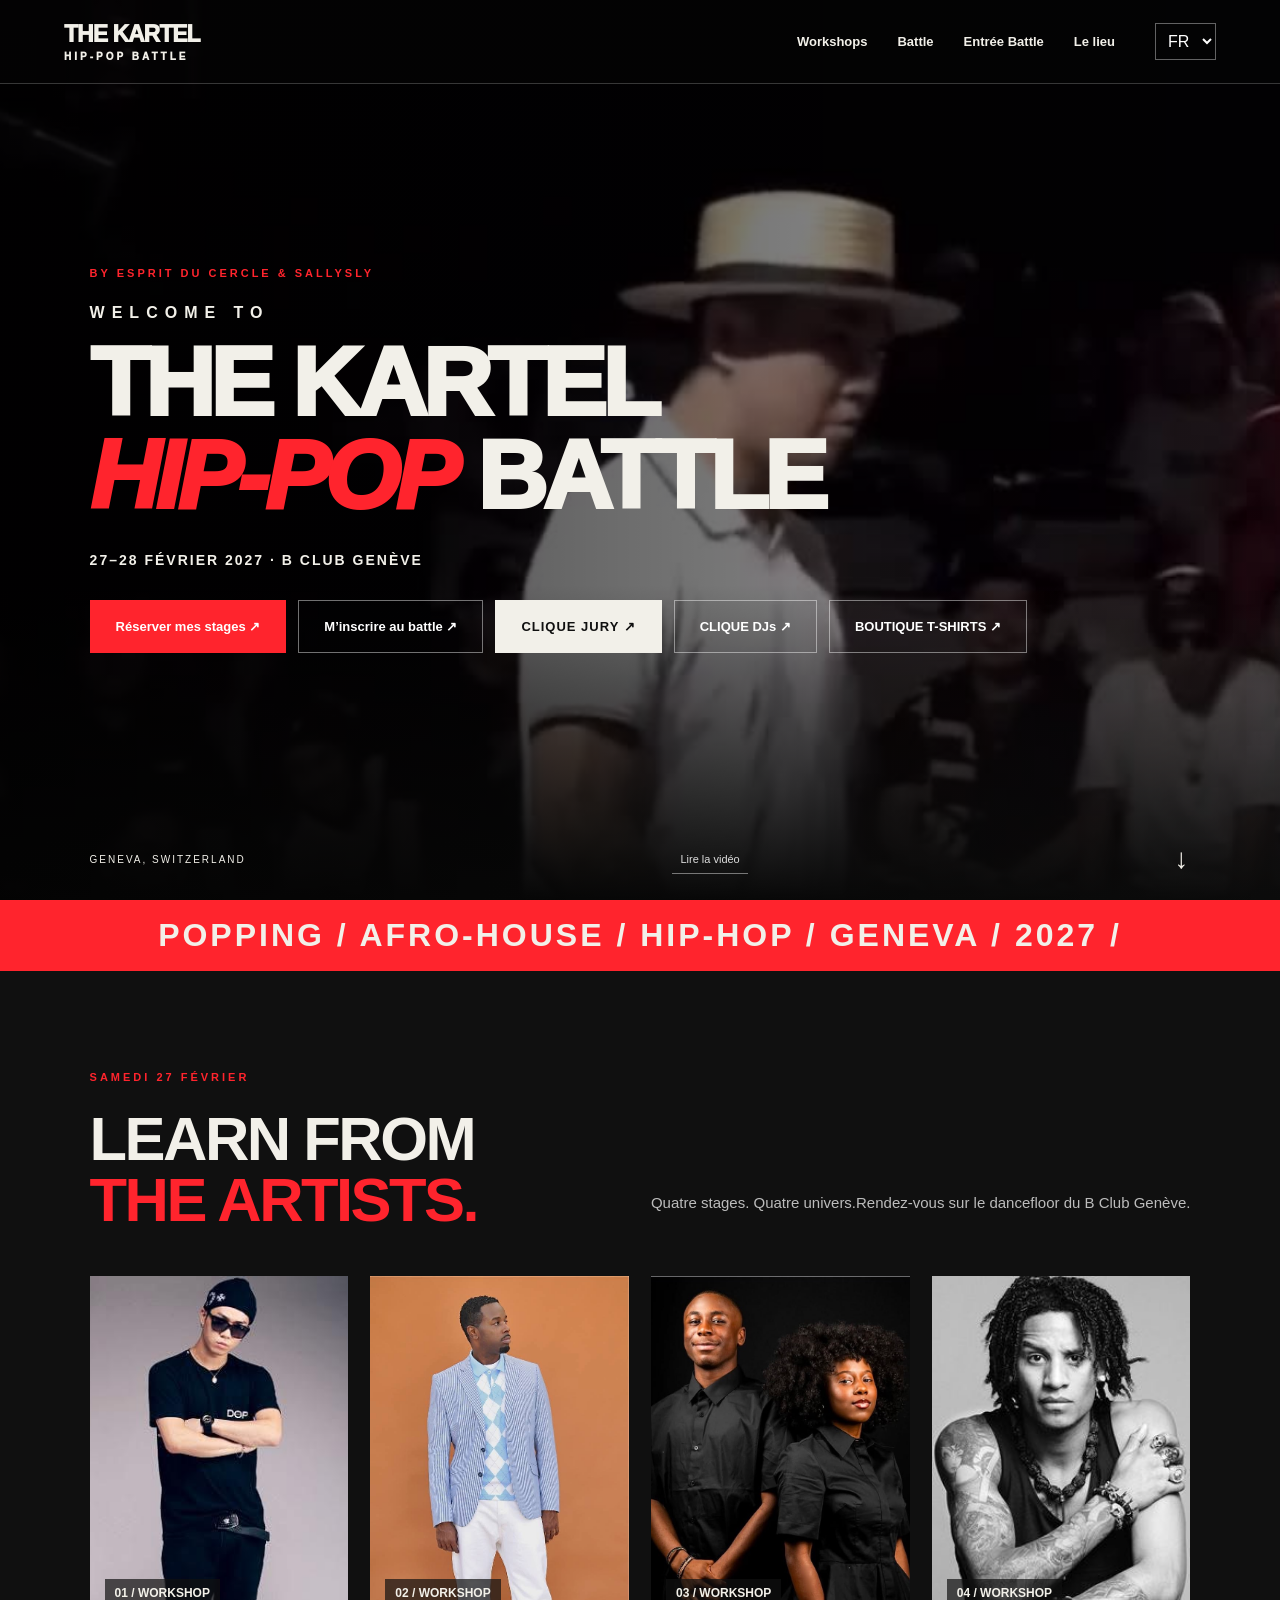
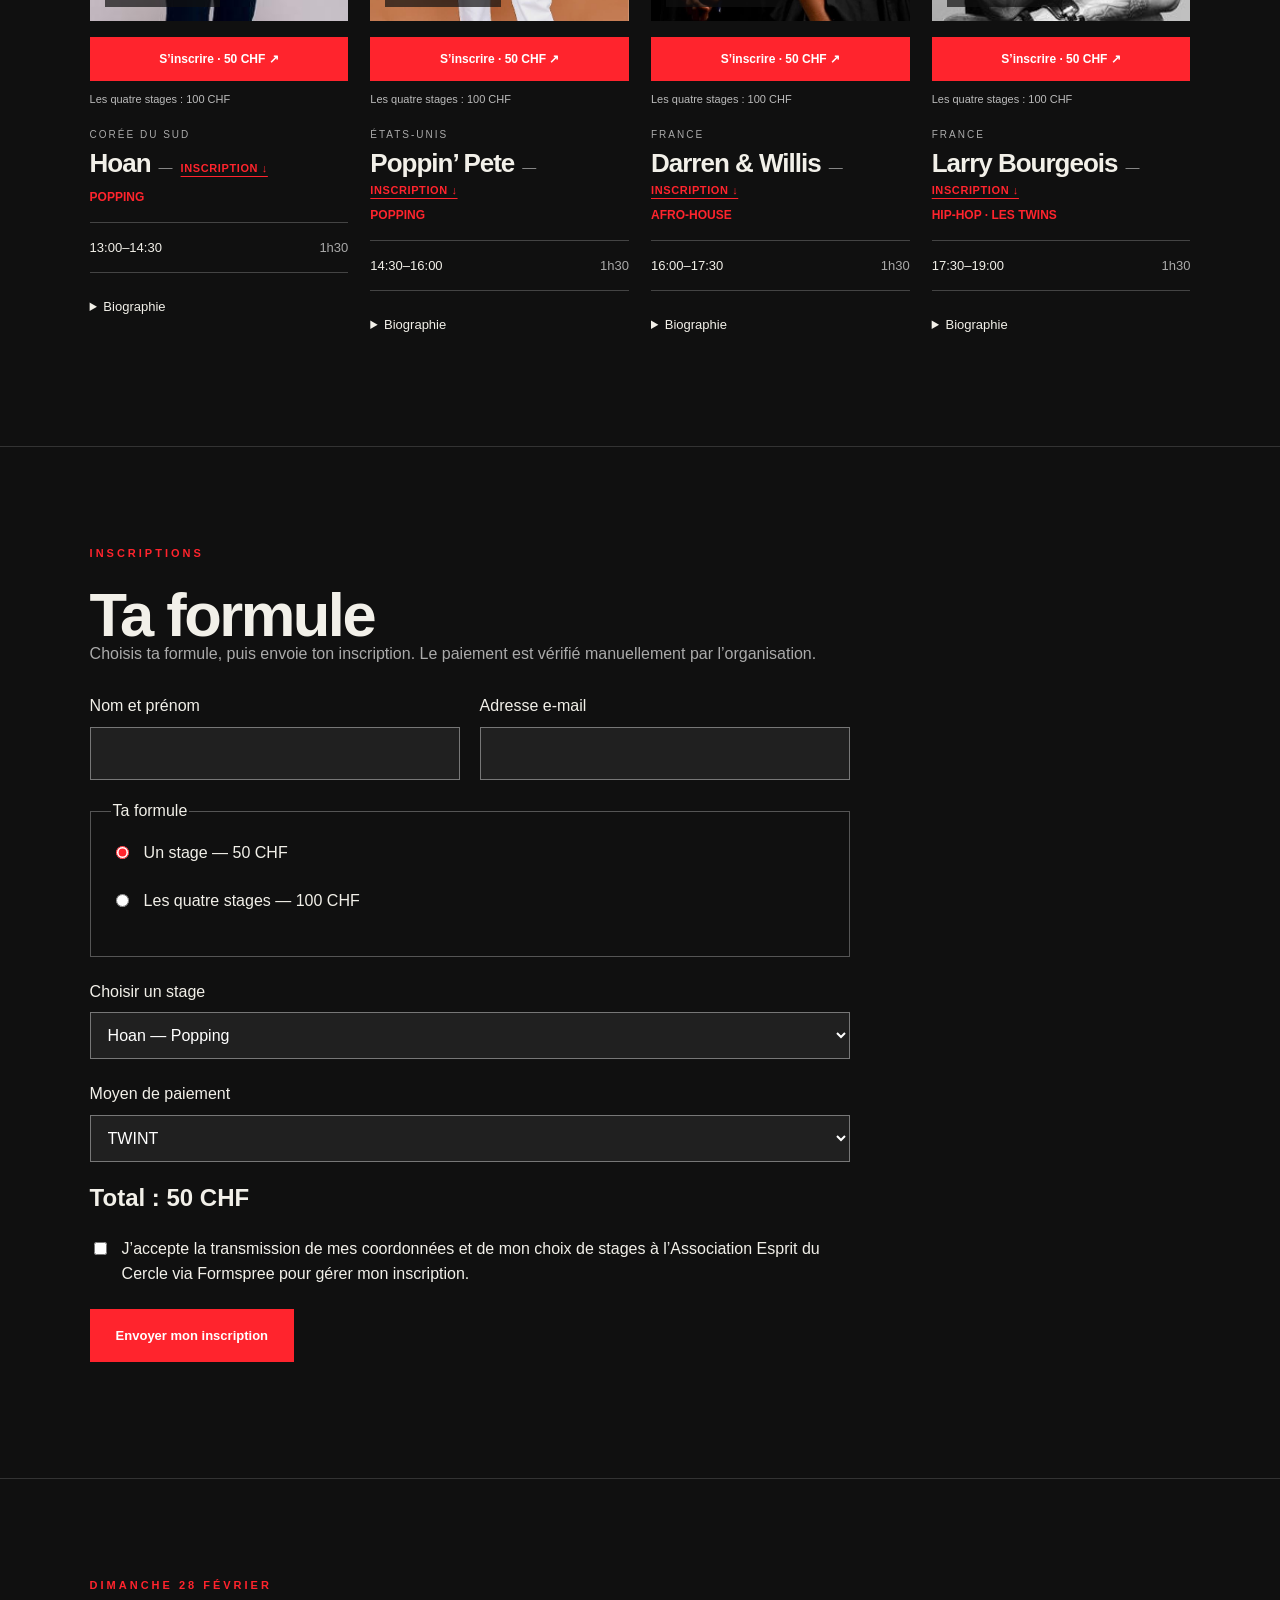
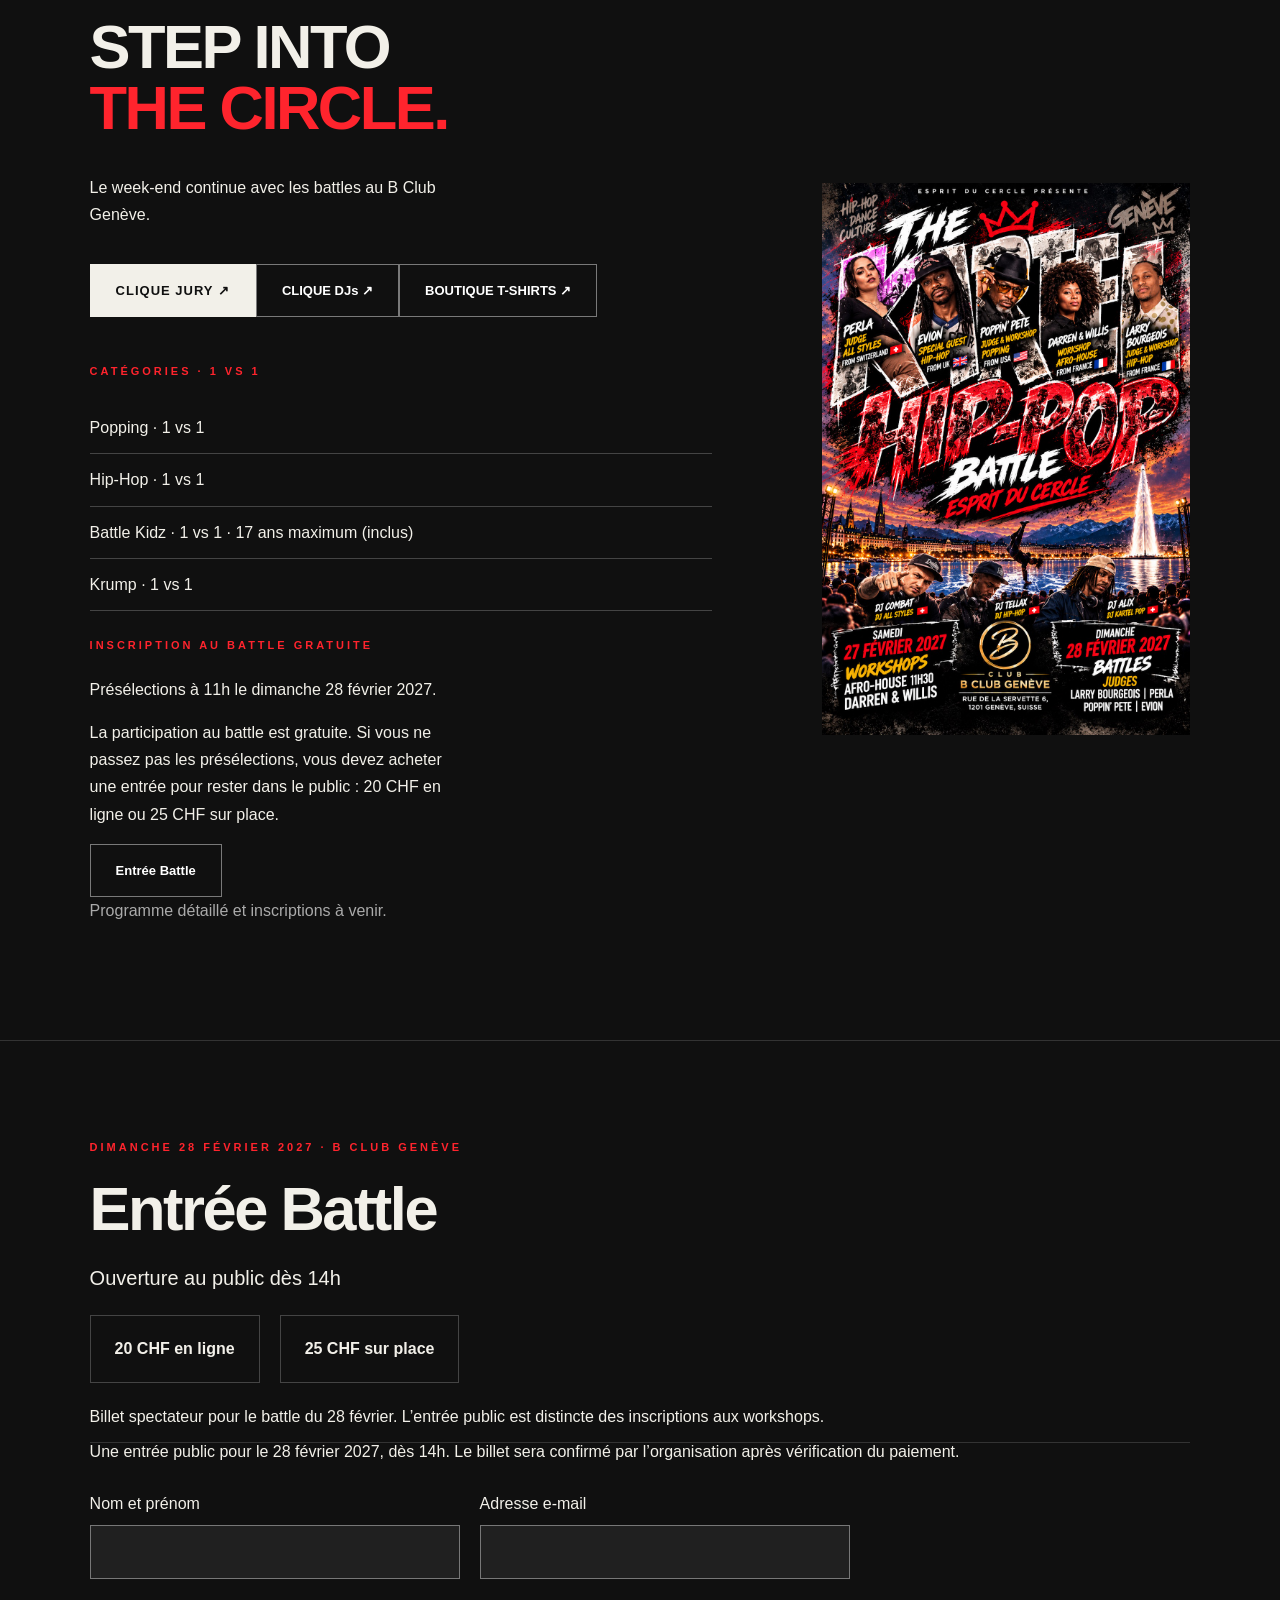
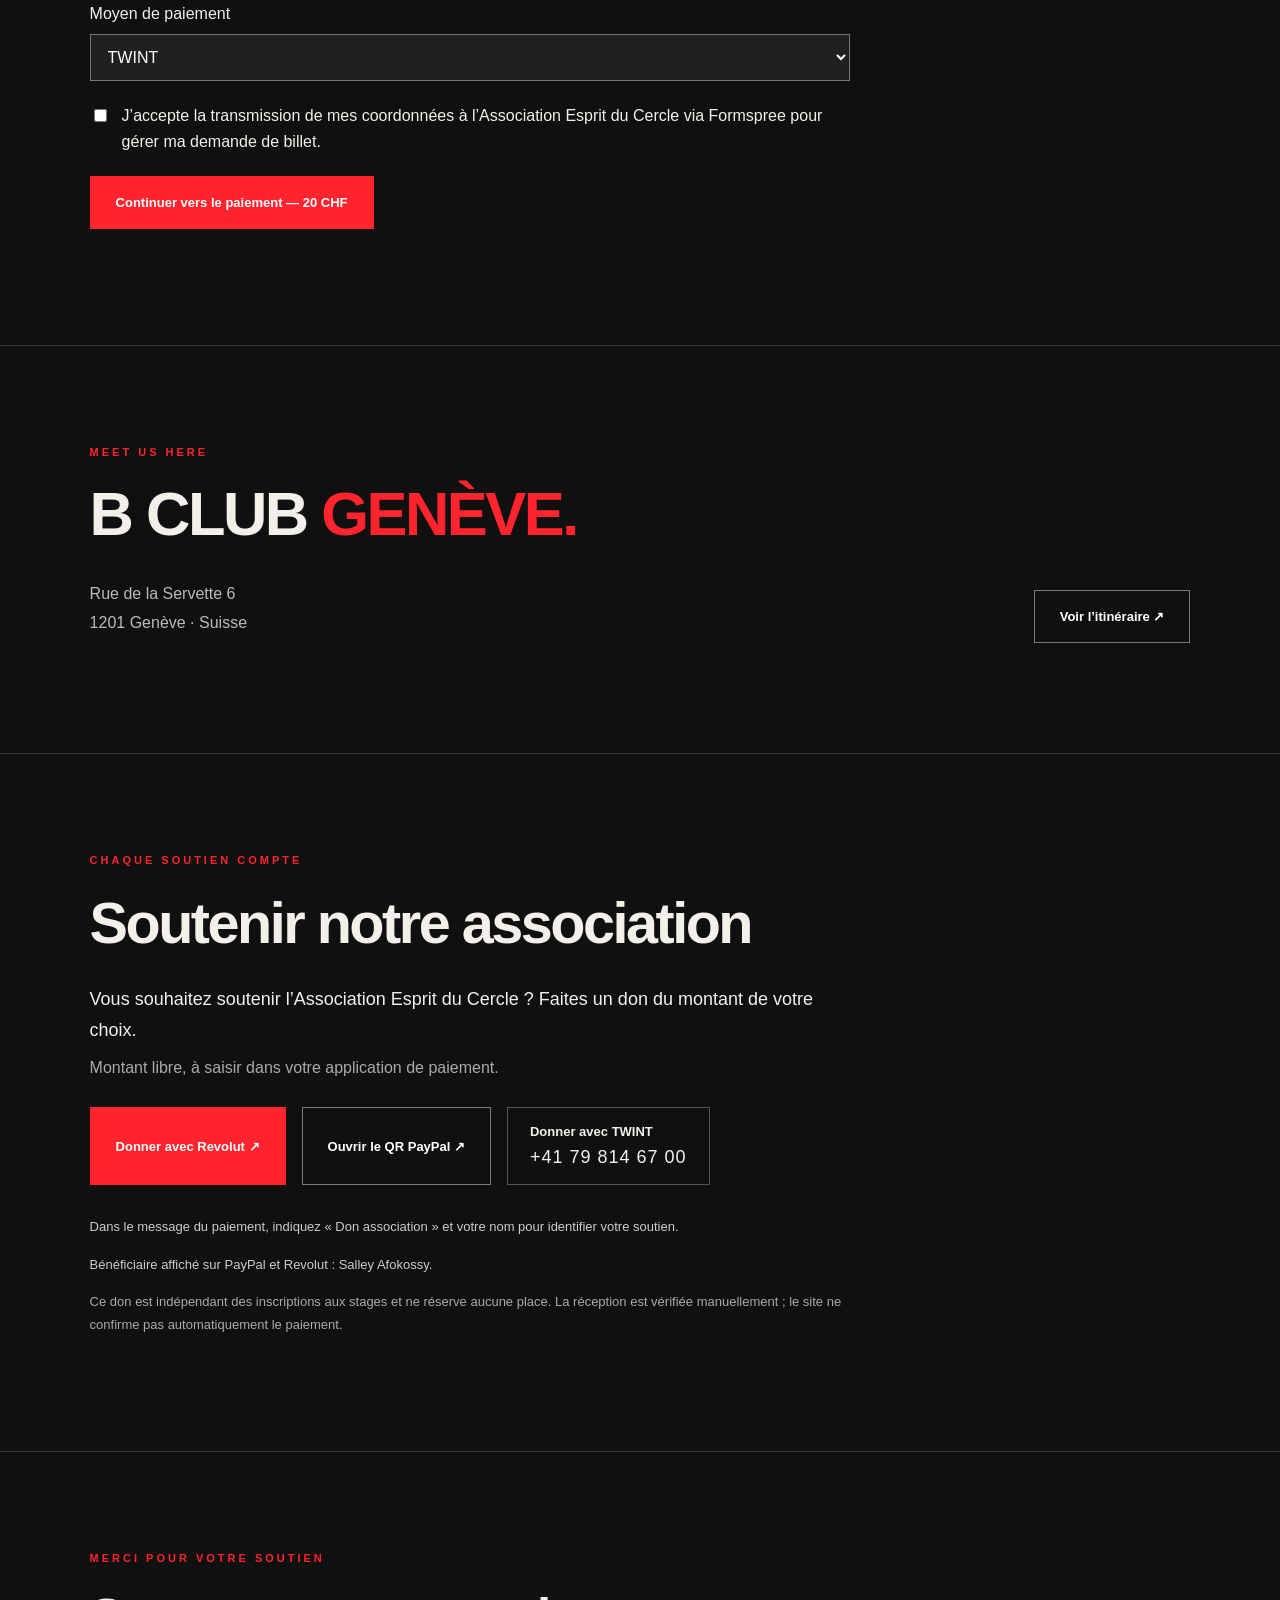
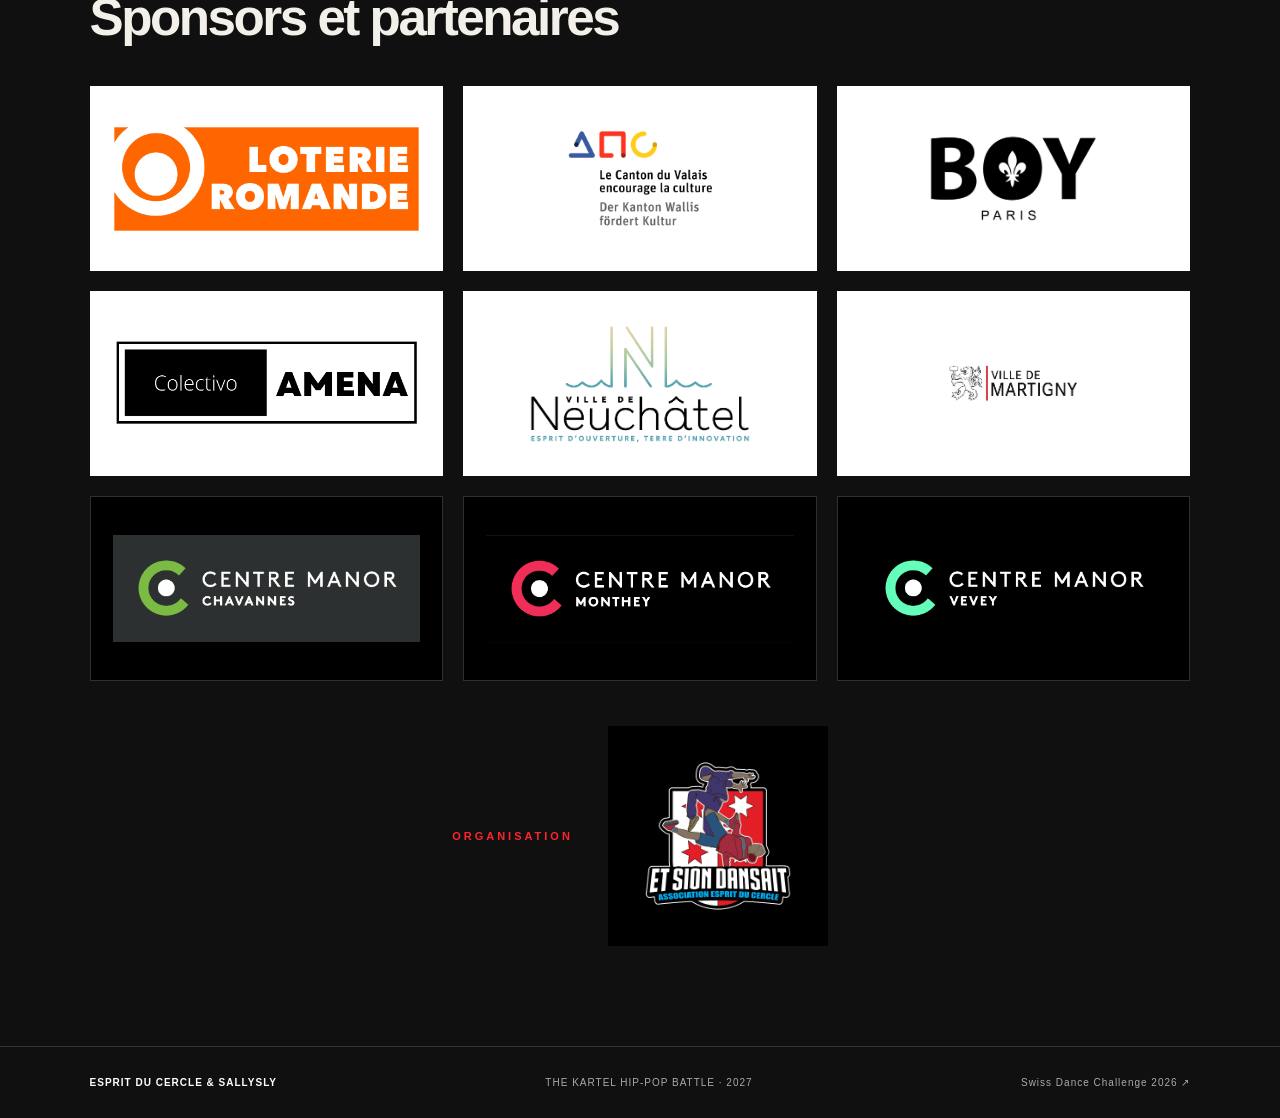
==== commit 93ba1a23: "Add multilingual T-shirt shop with four designs sizes basket Formspree orders and manual payment" ====
--- a/kartel-hip-pop/index.html
+++ b/kartel-hip-pop/index.html
@@ -1,7 +1,7 @@
 <!doctype html>
 <html lang="fr"><head><base href="../"><meta charset="utf-8"><meta name="viewport" content="width=device-width, initial-scale=1"><meta name="description" content="The Kartel Hip-Pop Battle — 27 et 28 février 2027 au B Club Genève. Workshops avec Hoan, Poppin’ Pete, Darren & Willis et Larry Bourgeois."><meta name="theme-color" content="#101010"><title>The Kartel Hip-Pop Battle — Genève 2027</title><link rel="stylesheet" href="kartel.css"></head>
 <body><header><a class="brand" href="#accueil">THE KARTEL<span>HIP-POP BATTLE</span></a><nav aria-label="Navigation"><a href="#workshops">Workshops</a><a href="#battle">Battle</a><a href="#entree-battle" data-i="entryNav">Entrée Battle</a><a href="#lieu" data-i="venue">Le lieu</a></nav><label class="language"><span class="sr">Langue</span><select id="language" aria-label="Langue"><option value="fr">FR</option><option value="en">EN</option><option value="de">DE</option><option value="it">IT</option></select></label></header>
-<main><section class="hero" id="accueil"><video id="cover" autoplay muted loop playsinline poster="assets/kartel/cover.jpg" aria-label="Vidéo de danse de couverture"><source src="assets/kartel/cover.mp4" type="video/mp4"></video><div class="shade"></div><div class="hero-copy"><p class="eyebrow">BY ESPRIT DU CERCLE & SALLYSLY</p><p class="welcome">WELCOME TO</p><h1>THE KARTEL<br><em>HIP-POP</em> BATTLE</h1><p class="date" data-i="date">27–28 FÉVRIER 2027 · B CLUB GENÈVE</p><div class="actions"><a class="button" href="#inscriptions" data-i="reserve">Réserver mes stages ↗</a><a class="button outline" href="#battle" data-i="join">M’inscrire au battle ↗</a><a class="button jury-cta" href="jury.html" data-i="juryLink">CLIQUE JURY ↗</a><a class="button outline" href="djs.html" data-i="djLink">CLIQUE DJs ↗</a></div></div><div class="hero-bottom"><span>GENEVA, SWITZERLAND</span><button id="video-toggle" type="button" data-i="pause">Mettre la vidéo en pause</button><a href="#workshops" aria-label="Voir les workshops">↓</a></div></section>
+<main><section class="hero" id="accueil"><video id="cover" autoplay muted loop playsinline poster="assets/kartel/cover.jpg" aria-label="Vidéo de danse de couverture"><source src="assets/kartel/cover.mp4" type="video/mp4"></video><div class="shade"></div><div class="hero-copy"><p class="eyebrow">BY ESPRIT DU CERCLE & SALLYSLY</p><p class="welcome">WELCOME TO</p><h1>THE KARTEL<br><em>HIP-POP</em> BATTLE</h1><p class="date" data-i="date">27–28 FÉVRIER 2027 · B CLUB GENÈVE</p><div class="actions"><a class="button" href="#inscriptions" data-i="reserve">Réserver mes stages ↗</a><a class="button outline" href="#battle" data-i="join">M’inscrire au battle ↗</a><a class="button jury-cta" href="jury.html" data-i="juryLink">CLIQUE JURY ↗</a><a class="button outline" href="djs.html" data-i="djLink">CLIQUE DJs ↗</a><a class="button outline" href="boutique.html" data-i="shopLink">BOUTIQUE T-SHIRTS ↗</a></div></div><div class="hero-bottom"><span>GENEVA, SWITZERLAND</span><button id="video-toggle" type="button" data-i="pause">Mettre la vidéo en pause</button><a href="#workshops" aria-label="Voir les workshops">↓</a></div></section>
 <div class="ticker" aria-hidden="true">POPPING / AFRO-HOUSE / HIP-HOP / GENEVA / 2027 /</div>
 <section class="section" id="workshops"><div class="section-heading"><div><p class="eyebrow" data-i="saturday">SAMEDI 27 FÉVRIER</p><h2>LEARN FROM<br><em>THE ARTISTS.</em></h2></div><p class="intro" data-i="intro">Quatre stages. Quatre univers.<br>Rendez-vous sur le dancefloor du B Club Genève.</p></div><div class="workshop-grid" id="cards"></div></section>
 <section class="section registration" id="inscriptions" aria-labelledby="registration-title">
@@ -19,5 +19,5 @@
 </form><p id="registration-status" role="status" aria-live="polite"></p>
 <div id="registration-payment" class="notice" hidden style="display:none"><div><strong data-r="payment">Paiement TWINT</strong><p data-r="payinfo">Envoie le montant indiqué au +41 79 814 67 00 et indique ton nom ainsi que la référence ci-dessous dans le message du paiement.</p><p><a id="revolut-payment-link" class="button" href="https://revolut.me/salleyxae5" target="_blank" rel="noopener" hidden>Revolut ↗</a><a id="paypal-payment-qr" href="assets/kartel/paypal-qr.jpeg" target="_blank" rel="noopener" hidden><img src="assets/kartel/paypal-qr.jpeg" alt="QR PayPal — Salley Afokossy" style="width:100%;max-width:280px;height:auto"></a></p><p><span data-r="total">Total</span> : <strong id="payment-amount"></strong></p><p><span data-r="ref">Référence</span> : <strong id="payment-reference"></strong></p><p data-r="note">Conserve cette référence. Aucun e-mail de confirmation automatique ni contrôle automatique du paiement n’est garanti par ce formulaire.</p></div></div>
 </section>
-<section class="battle section" id="battle"><div><p class="eyebrow" data-i="sunday">DIMANCHE 28 FÉVRIER</p><h2>STEP INTO<br><em>THE CIRCLE.</em></h2><p data-i="battleText">Le week-end continue avec les battles au B Club Genève.</p><a class="button jury-cta" href="jury.html" data-i="juryLink">CLIQUE JURY ↗</a><a class="button outline" href="djs.html" data-i="djLink">CLIQUE DJs ↗</a><div class="battle-categories" style="margin:28px 0"><p class="eyebrow" data-i="battleCategories">CATÉGORIES · 1 VS 1</p><ul style="list-style:none;padding:0;line-height:1.7"><li style="padding:12px 0;border-bottom:1px solid #444" data-i="battlePopping">Popping · 1 vs 1</li><li style="padding:12px 0;border-bottom:1px solid #444" data-i="battleHipHop">Hip-Hop · 1 vs 1</li><li style="padding:12px 0;border-bottom:1px solid #444" data-i="battleKidz">Battle Kidz · 1 vs 1 · 17 ans maximum (inclus)</li><li style="padding:12px 0;border-bottom:1px solid #444" data-i="battleKrump">Krump · 1 vs 1</li></ul></div><div class="battle-admission"><p class="eyebrow" data-i="battleFree">INSCRIPTION AU BATTLE GRATUITE</p><p data-i="battleSelection">Présélections à 11h le dimanche 28 février 2027.</p><p data-i="battleAccess">La participation au battle est gratuite. Si vous ne passez pas les présélections, vous devez acheter une entrée pour rester dans le public : 20 CHF en ligne ou 25 CHF sur place.</p><a class="button outline" href="#entree-battle" data-i="entryNav">Entrée Battle</a></div><p class="muted" data-i="battleSoon">Programme détaillé et inscriptions à venir.</p></div><a href="assets/kartel/affiche.jpg" target="_blank" rel="noopener" aria-label="Ouvrir l’affiche de l’événement"><img src="assets/kartel/affiche.jpg" loading="lazy" alt="Affiche The Kartel Hip-Pop Battle, Genève, 27 et 28 février 2027"></a></section>
+<section class="battle section" id="battle"><div><p class="eyebrow" data-i="sunday">DIMANCHE 28 FÉVRIER</p><h2>STEP INTO<br><em>THE CIRCLE.</em></h2><p data-i="battleText">Le week-end continue avec les battles au B Club Genève.</p><a class="button jury-cta" href="jury.html" data-i="juryLink">CLIQUE JURY ↗</a><a class="button outline" href="djs.html" data-i="djLink">CLIQUE DJs ↗</a><a class="button outline" href="boutique.html" data-i="shopLink">BOUTIQUE T-SHIRTS ↗</a><div class="battle-categories" style="margin:28px 0"><p class="eyebrow" data-i="battleCategories">CATÉGORIES · 1 VS 1</p><ul style="list-style:none;padding:0;line-height:1.7"><li style="padding:12px 0;border-bottom:1px solid #444" data-i="battlePopping">Popping · 1 vs 1</li><li style="padding:12px 0;border-bottom:1px solid #444" data-i="battleHipHop">Hip-Hop · 1 vs 1</li><li style="padding:12px 0;border-bottom:1px solid #444" data-i="battleKidz">Battle Kidz · 1 vs 1 · 17 ans maximum (inclus)</li><li style="padding:12px 0;border-bottom:1px solid #444" data-i="battleKrump">Krump · 1 vs 1</li></ul></div><div class="battle-admission"><p class="eyebrow" data-i="battleFree">INSCRIPTION AU BATTLE GRATUITE</p><p data-i="battleSelection">Présélections à 11h le dimanche 28 février 2027.</p><p data-i="battleAccess">La participation au battle est gratuite. Si vous ne passez pas les présélections, vous devez acheter une entrée pour rester dans le public : 20 CHF en ligne ou 25 CHF sur place.</p><a class="button outline" href="#entree-battle" data-i="entryNav">Entrée Battle</a></div><p class="muted" data-i="battleSoon">Programme détaillé et inscriptions à venir.</p></div><a href="assets/kartel/affiche.jpg" target="_blank" rel="noopener" aria-label="Ouvrir l’affiche de l’événement"><img src="assets/kartel/affiche.jpg" loading="lazy" alt="Affiche The Kartel Hip-Pop Battle, Genève, 27 et 28 février 2027"></a></section>
 <section class="section" id="entree-battle" aria-labelledby="entry-title" style="border-top:1px solid #333"><p class="eyebrow" data-i="entryDate">DIMANCHE 28 FÉVRIER 2027 · B CLUB GENÈVE</p><h2 id="entry-title" data-i="entryTitle">Entrée Battle</h2><div style="margin-top:28px;font-size:20px"><p data-i="entryPublic">Ouverture au public dès 14h</p></div><div style="display:flex;flex-wrap:wrap;gap:20px;margin:25px 0"><div class="notice" style="margin:0"><strong data-i="entryOnline">20 CHF en ligne</strong></div><div class="notice" style="margin:0"><strong data-i="entryDoor">25 CHF sur place</strong></div></div><p data-i="entryDescription">Billet spectateur pour le battle du 28 février. L’entrée public est distincte des inscriptions aux workshops.</p><div class="registration"><p data-i="ticketInfo">Une entrée public pour le 28 février 2027, dès 14h. Le billet sera confirmé par l’organisation après vérification du paiement.</p><form id="ticket-form" action="https://formspree.io/f/xojnbbkr" method="POST"><input name="_gotcha" hidden tabindex="-1" autocomplete="off"><div class="registration-fields"><label><span data-i="ticketName">Nom et prénom</span><input name="name" autocomplete="name" maxlength="120" required></label><label><span data-i="ticketEmail">Adresse e-mail</span><input name="email" type="email" autocomplete="email" maxlength="254" required></label></div><label><span data-i="ticketMethod">Moyen de paiement</span><select name="payment_method"><option>TWINT</option><option>PayPal</option><option>Revolut</option></select></label><label class="registration-choice"><input name="consent" type="checkbox" value="yes" required><span data-i="ticketConsent">J’accepte la transmission de mes coordonnées à l’Association Esprit du Cercle via Formspree pour gérer ma demande de billet.</span></label><button class="button" type="submit" data-i="ticketSubmit">Continuer vers le paiement — 20 CHF</button></form><p id="ticket-status" role="status" aria-live="polite"></p><div id="ticket-payment" hidden><p data-i="ticketReference">Indique ton nom et la référence ci-dessous dans le paiement. Montant : 20 CHF.</p><p><strong id="ticket-reference"></strong></p><p id="ticket-twint">TWINT : +41 79 814 67 00</p><a id="ticket-revolut" class="button" href="https://revolut.me/salleyxae5" target="_blank" rel="noopener" data-i="ticketOpen">Ouvrir le paiement</a><a id="ticket-paypal" class="button outline" href="assets/kartel/paypal-qr.jpeg" target="_blank" rel="noopener" data-i="ticketQR">Ouvrir le QR PayPal</a></div></div></section><section class="section venue" id="lieu"><p class="eyebrow">MEET US HERE</p><h2>B CLUB <em>GENÈVE.</em></h2><div class="venue-row"><p>Rue de la Servette 6<br>1201 Genève · Suisse</p><a class="button outline" href="https://www.google.com/maps/search/?api=1&query=B+Club+Rue+de+la+Servette+6+Gen%C3%A8ve" target="_blank" rel="noopener" data-i="map">Voir l’itinéraire ↗</a></div></section><section class="section donation-section" id="soutenir" aria-labelledby="donation-heading"><p class="eyebrow" data-i="donationEyebrow">CHAQUE SOUTIEN COMPTE</p><h2 id="donation-heading" data-i="donationTitle">Soutenir notre association</h2><p class="donation-intro" data-i="donationIntro">Vous souhaitez soutenir l’Association Esprit du Cercle ? Faites un don du montant de votre choix.</p><p class="muted" data-i="donationFree">Montant libre, à saisir dans votre application de paiement.</p><div class="donation-methods"><a class="button" href="https://revolut.me/salleyxae5" target="_blank" rel="noopener" data-i="donationRevolut">Donner avec Revolut ↗</a><a class="button outline" href="assets/kartel/paypal-qr.jpeg" target="_blank" rel="noopener" data-i="donationPayPal">Ouvrir le QR PayPal ↗</a><div class="donation-twint"><strong data-i="donationTwint">Donner avec TWINT</strong><span>+41 79 814 67 00</span></div></div><div class="donation-details"><p data-i="donationReference">Dans le message du paiement, indiquez « Don association » et votre nom pour identifier votre soutien.</p><p data-i="donationRecipient">Bénéficiaire affiché sur PayPal et Revolut : Salley Afokossy.</p><p class="muted" data-i="donationNote">Ce don est indépendant des inscriptions aux stages et ne réserve aucune place. La réception est vérifiée manuellement ; le site ne confirme pas automatiquement le paiement.</p></div></section><section class="section sponsor-section" id="sponsors" aria-labelledby="sponsor-heading"><p class="eyebrow" data-i="sponsorThanks">MERCI POUR VOTRE SOUTIEN</p><h2 id="sponsor-heading" data-i="sponsorTitle">Sponsors et partenaires</h2><div class="sponsor-grid"><div class="sponsor-logo "><img src="assets/sponsors/loterie-romande.jpg" alt="Loterie Romande" loading="lazy" decoding="async"></div><div class="sponsor-logo "><img src="assets/sponsors/culture-valais.png" alt="Le Canton du Valais encourage la culture" loading="lazy" decoding="async"></div><div class="sponsor-logo "><img src="assets/sponsors/boy-paris.jpg" alt="BOY Paris" loading="lazy" decoding="async"></div><div class="sponsor-logo "><img src="assets/sponsors/amena.png" alt="Colectivo AMENA" loading="lazy" decoding="async"></div><div class="sponsor-logo "><img src="assets/sponsors/neuchatel.png" alt="Ville de Neuchâtel" loading="lazy" decoding="async"></div><div class="sponsor-logo "><img src="assets/sponsors/martigny.png" alt="Ville de Martigny" loading="lazy" decoding="async"></div><div class="sponsor-logo dark"><img src="assets/sponsors/manor-chavannes.jpg" alt="Centre Manor Chavannes" loading="lazy" decoding="async"></div><div class="sponsor-logo dark"><img src="assets/sponsors/manor-monthey.jpg" alt="Centre Manor Monthey" loading="lazy" decoding="async"></div><div class="sponsor-logo dark"><img src="assets/sponsors/manor-vevey.jpg" alt="Centre Manor Vevey" loading="lazy" decoding="async"></div></div><div class="sponsor-organizer"><p class="eyebrow" data-i="organizerLabel">ORGANISATION</p><img src="assets/sponsors/esprit-du-cercle.png" alt="Association Esprit du Cercle — Et Sion Dansait" loading="lazy" decoding="async" width="220" height="220"></div></section></main><footer><strong>ESPRIT DU CERCLE & SALLYSLY</strong><span>THE KARTEL HIP-POP BATTLE · 2027</span><a href="swiss-dance-2026.html">Swiss Dance Challenge 2026 ↗</a></footer><script src="kartel.js"></script></body></html>
